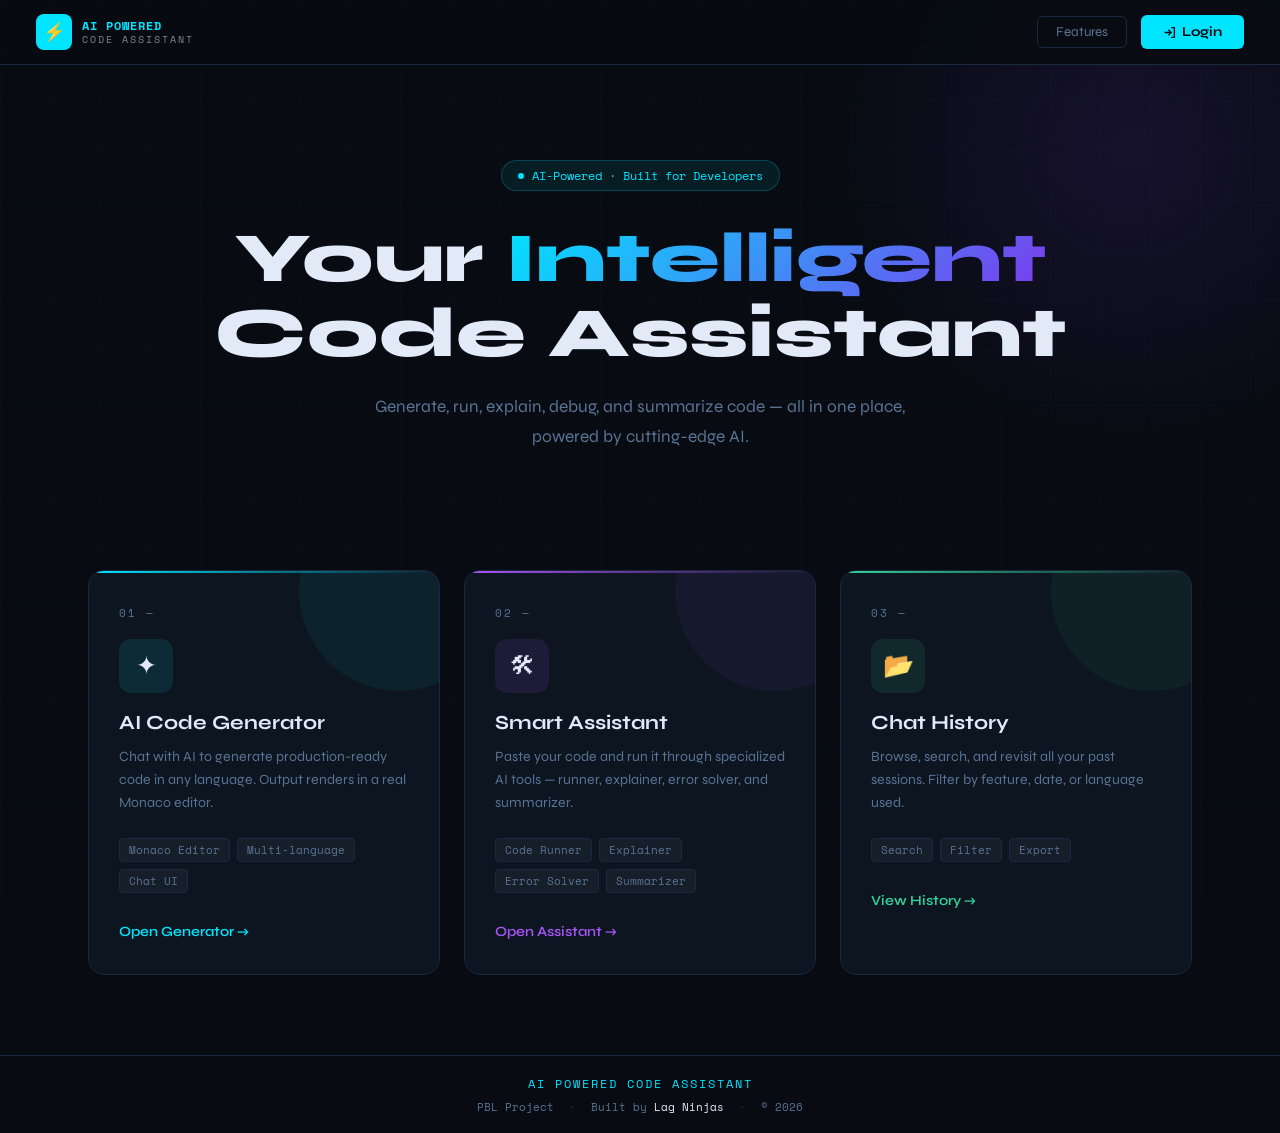
==== index.html @ bc4089fa "new change" ====
<!DOCTYPE html>
<html lang="en">
<head>
  <meta charset="UTF-8"/>
  <meta name="viewport" content="width=device-width, initial-scale=1.0"/>
  <title>AI Powered Code Assistant</title>
  <link href="https://fonts.googleapis.com/css2?family=Space+Mono:wght@400;700&family=Syne:wght@400;600;800&display=swap" rel="stylesheet"/>
  <link rel="stylesheet" href="style.css"/>
</head>
<body>

<!-- NAV -->
<nav class="nav-fixed">
  <a href="index.html" class="logo">
    <div class="logo-icon">⚡</div>
    <div class="logo-text">
      <span class="l1">AI POWERED</span>
      <span class="l2">CODE ASSISTANT</span>
    </div>
  </a>
  <div class="nav-left" style="gap:14px;">
    <a href="#features" class="btn-ghost">Features</a>
    <button class="btn-login" onclick="openModal()">
      <svg width="13" height="13" viewBox="0 0 24 24" fill="none" stroke="currentColor" stroke-width="2.5">
        <path d="M15 3h6v18h-6M10 17l5-5-5-5M14 12H3"/>
      </svg>
      Login
    </button>
  </div>
</nav>

<!-- HERO -->
<section class="hero">
  <div class="hero-badge"><span class="badge-dot"></span>AI-Powered · Built for Developers</div>
  <h1>Your <em>Intelligent</em><br/>Code Assistant</h1>
  <p>Generate, run, explain, debug, and summarize code — all in one place, powered by cutting-edge AI.</p>
</section>

<!-- CARDS -->
<section class="cards-section" id="features">

  <a href="codegen.html" class="card">
    <div class="card-num">01 —</div>
    <div class="card-icon">✦</div>
    <h3>AI Code Generator</h3>
    <p>Chat with AI to generate production-ready code in any language. Output renders in a real Monaco editor.</p>
    <div class="card-tags">
      <span class="ctag">Monaco Editor</span>
      <span class="ctag">Multi-language</span>
      <span class="ctag">Chat UI</span>
    </div>
    <div class="card-cta">Open Generator →</div>
  </a>

  <a href="assistant.html" class="card">
    <div class="card-num">02 —</div>
    <div class="card-icon">🛠</div>
    <h3>Smart Assistant</h3>
    <p>Paste your code and run it through specialized AI tools — runner, explainer, error solver, and summarizer.</p>
    <div class="card-tags">
      <span class="ctag">Code Runner</span>
      <span class="ctag">Explainer</span>
      <span class="ctag">Error Solver</span>
      <span class="ctag">Summarizer</span>
    </div>
    <div class="card-cta">Open Assistant →</div>
  </a>

  <a href="history.html" class="card">
    <div class="card-num">03 —</div>
    <div class="card-icon">📂</div>
    <h3>Chat History</h3>
    <p>Browse, search, and revisit all your past sessions. Filter by feature, date, or language used.</p>
    <div class="card-tags">
      <span class="ctag">Search</span>
      <span class="ctag">Filter</span>
      <span class="ctag">Export</span>
    </div>
    <div class="card-cta">View History →</div>
  </a>

</section>

<!-- FOOTER -->
<footer>
  <div class="footer-title">AI Powered Code Assistant</div>
  <div class="footer-sub">
    PBL Project
    <span class="dot">·</span>
    Built by <span class="ft-highlight">Lag Ninjas</span>
    <span class="dot">·</span>
    © 2026
  </div>
</footer>

<!-- LOGIN MODAL -->
<div class="modal-overlay" id="loginModal" onclick="handleOverlayClick(event)">
  <div class="modal">
    <button class="modal-close" onclick="closeModal()">✕</button>

    <div class="modal-brand">
      <div class="modal-brand-icon">⚡</div>
      <div class="modal-brand-text">
        AI Powered Code Assistant
        <small>PBL PROJECT · LAG NINJAS</small>
      </div>
    </div>

    <h2>Welcome back</h2>
    <p class="modal-sub">Log in to save your history and preferences.</p>

    <button class="btn-google" onclick="loginWithGoogle()">
      <svg width="18" height="18" viewBox="0 0 18 18">
        <path fill="#4285F4" d="M17.64 9.2c0-.637-.057-1.251-.164-1.84H9v3.481h4.844c-.209 1.125-.843 2.078-1.796 2.717v2.258h2.908c1.702-1.567 2.684-3.874 2.684-6.615z"/>
        <path fill="#34A853" d="M9 18c2.43 0 4.467-.806 5.956-2.18l-2.909-2.259c-.806.54-1.836.86-3.047.86-2.344 0-4.328-1.584-5.036-3.711H.957v2.332A8.997 8.997 0 0 0 9 18z"/>
        <path fill="#FBBC05" d="M3.964 10.71A5.41 5.41 0 0 1 3.682 9c0-.593.102-1.17.282-1.71V4.958H.957A8.996 8.996 0 0 0 0 9c0 1.452.348 2.827.957 4.042l3.007-2.332z"/>
        <path fill="#EA4335" d="M9 3.58c1.321 0 2.508.454 3.44 1.345l2.582-2.58C13.463.891 11.426 0 9 0A8.997 8.997 0 0 0 .957 4.958L3.964 7.29C4.672 5.163 6.656 3.58 9 3.58z"/>
      </svg>
      Continue with Google
    </button>

    <div class="divider"><span>or login with email</span></div>

    <div class="input-group">
      <label>EMAIL</label>
      <input type="email" placeholder="you@example.com"/>
    </div>
    <div class="input-group">
      <label>PASSWORD</label>
      <input type="password" placeholder="••••••••"/>
    </div>
    <div class="forgot"><a href="#">Forgot password?</a></div>

    <button class="btn-submit">Login →</button>
    <p class="modal-signup">Don't have an account? <a href="#">Sign up free</a></p>
  </div>
</div>

<script src="script.js"></script>
</body>
</html>
---- style.css ----
/* ============================================================
   AI POWERED CODE ASSISTANT — style.css
   Shared styles for all pages
   ============================================================ */

:root {
  --bg:        #080c12;
  --surface:   #0d1520;
  --surface2:  #111b2a;
  --border:    #1a2840;
  --accent:    #00e5ff;
  --accent2:   #7c3aed;
  --text:      #e2eaf7;
  --muted:     #5a7294;
  --runner:    #10b981;
  --explainer: #00e5ff;
  --error:     #f87171;
  --summarizer:#fb923c;
  --card1:     #00e5ff;
  --card2:     #a855f7;
  --card3:     #34d399;
}

*, *::before, *::after { box-sizing: border-box; margin: 0; padding: 0; }
html, body { height: 100%; }

body {
  background: var(--bg);
  color: var(--text);
  font-family: 'Syne', sans-serif;
  min-height: 100vh;
  overflow-x: hidden;
}

/* Grid overlay */
body::before {
  content: '';
  position: fixed; inset: 0;
  background-image:
    linear-gradient(rgba(0,229,255,0.025) 1px, transparent 1px),
    linear-gradient(90deg, rgba(0,229,255,0.025) 1px, transparent 1px);
  background-size: 50px 50px;
  pointer-events: none; z-index: 0;
}

/* Glow blob */
body::after {
  content: '';
  position: fixed;
  width: 600px; height: 600px;
  background: radial-gradient(circle, rgba(124,58,237,0.13) 0%, transparent 70%);
  top: -150px; right: -150px;
  border-radius: 50%; pointer-events: none; z-index: 0;
}

/* ── SCROLLBAR ── */
::-webkit-scrollbar { width: 6px; }
::-webkit-scrollbar-track { background: transparent; }
::-webkit-scrollbar-thumb { background: var(--border); border-radius: 3px; }

/* ============================================================
   SHARED NAV
   ============================================================ */
nav {
  display: flex; align-items: center; justify-content: space-between;
  padding: 14px 36px;
  background: rgba(8,12,18,0.92);
  backdrop-filter: blur(20px);
  border-bottom: 1px solid var(--border);
  z-index: 100;
  position: relative;
}

/* Index nav is fixed */
.nav-fixed { position: fixed; top: 0; left: 0; right: 0; }

.nav-left { display: flex; align-items: center; gap: 16px; }

.logo {
  display: flex; align-items: center; gap: 10px;
  text-decoration: none;
}
.logo-icon {
  width: 36px; height: 36px;
  background: var(--accent); border-radius: 8px;
  display: grid; place-items: center;
  font-size: 18px; flex-shrink: 0;
}
.logo-text { display: flex; flex-direction: column; line-height: 1.2; }
.logo-text .l1 {
  font-family: 'Space Mono', monospace;
  font-size: 0.75rem; font-weight: 700;
  color: var(--accent); letter-spacing: 1px;
}
.logo-text .l2 {
  font-family: 'Space Mono', monospace;
  font-size: 0.65rem; color: var(--text);
  opacity: 0.55; letter-spacing: 2px;
}

.nav-sep { color: var(--border); }

.page-title {
  font-size: 0.95rem; font-weight: 700;
  display: flex; align-items: center; gap: 7px;
}
.page-title .accent { color: var(--accent); }
.page-title .accent-purple { color: var(--card2); }
.page-title .accent-green  { color: var(--card3); }

.back-btn {
  display: flex; align-items: center; gap: 5px;
  text-decoration: none; color: var(--muted);
  font-family: 'Space Mono', monospace; font-size: 0.8rem;
  transition: color 0.2s;
}
.back-btn:hover { color: var(--accent); }

.lang-wrap {
  display: flex; align-items: center; gap: 8px;
  background: var(--surface); border: 1px solid var(--border);
  border-radius: 8px; padding: 6px 14px;
}
.lang-wrap label {
  font-family: 'Space Mono', monospace; font-size: 0.68rem; color: var(--muted);
}
.lang-wrap select {
  background: transparent; border: none;
  color: var(--accent); font-family: 'Space Mono', monospace;
  font-size: 0.82rem; cursor: pointer; outline: none;
}
.lang-wrap select option { background: #0d1520; }

/* ── NAV BUTTONS ── */
.btn-ghost {
  background: transparent; border: 1px solid var(--border);
  color: var(--muted); padding: 7px 18px; border-radius: 6px;
  font-family: 'Syne', sans-serif; font-size: 0.84rem;
  cursor: pointer; transition: all 0.2s; text-decoration: none;
}
.btn-ghost:hover { border-color: var(--accent); color: var(--accent); }

.btn-login {
  background: var(--accent); border: none; color: #080c12;
  padding: 9px 22px; border-radius: 6px;
  font-family: 'Syne', sans-serif; font-size: 0.84rem; font-weight: 700;
  cursor: pointer; transition: all 0.2s; text-decoration: none;
  display: flex; align-items: center; gap: 6px;
}
.btn-login:hover { background: #33eaff; transform: translateY(-1px); box-shadow: 0 0 20px rgba(0,229,255,0.3); }

.btn-nav {
  background: var(--surface); border: 1px solid var(--border);
  color: var(--muted); padding: 7px 14px; border-radius: 6px;
  font-family: 'Space Mono', monospace; font-size: 0.7rem;
  cursor: pointer; transition: all 0.2s;
}
.btn-nav:hover { border-color: var(--accent); color: var(--accent); }
.btn-nav.danger:hover { border-color: #f87171; color: #f87171; }

/* ============================================================
   SHARED FOOTER
   ============================================================ */
footer {
  position: relative; z-index: 1;
  border-top: 1px solid var(--border);
  padding: 18px 24px;
  text-align: center;
  flex-shrink: 0;
}
.footer-title {
  font-family: 'Space Mono', monospace; font-size: 0.78rem;
  color: var(--accent); letter-spacing: 2px;
  text-transform: uppercase; margin-bottom: 5px;
}
.footer-sub {
  font-family: 'Space Mono', monospace; font-size: 0.7rem; color: var(--muted);
}
.footer-sub .ft-highlight { color: var(--text); }
.footer-sub .dot { margin: 0 8px; opacity: 0.35; }

/* ============================================================
   SHARED BUTTONS / MISC
   ============================================================ */
.btn-sm {
  background: var(--surface2); border: 1px solid var(--border);
  color: var(--muted); padding: 5px 13px; border-radius: 6px;
  font-family: 'Space Mono', monospace; font-size: 0.7rem;
  cursor: pointer; transition: all 0.2s;
}
.btn-sm:hover { border-color: var(--accent); color: var(--accent); }
.btn-sm.primary { background: var(--accent); color: #080c12; border-color: var(--accent); font-weight: 700; }
.btn-sm.primary:hover { background: #33eaff; }

.btn-tiny {
  background: var(--surface2); border: 1px solid var(--border);
  color: var(--muted); padding: 4px 10px; border-radius: 5px;
  font-family: 'Space Mono', monospace; font-size: 0.67rem;
  cursor: pointer; transition: all 0.2s;
}
.btn-tiny:hover { border-color: var(--accent); color: var(--accent); }

/* ============================================================
   INDEX PAGE
   ============================================================ */
.hero {
  position: relative; z-index: 1;
  padding: 160px 48px 70px;
  text-align: center; max-width: 960px; margin: 0 auto;
}

.hero-badge {
  display: inline-flex; align-items: center; gap: 8px;
  background: rgba(0,229,255,0.08); border: 1px solid rgba(0,229,255,0.2);
  color: var(--accent); padding: 6px 16px; border-radius: 100px;
  font-family: 'Space Mono', monospace; font-size: 0.73rem;
  margin-bottom: 30px; animation: fadeDown 0.6s ease both;
}
.badge-dot {
  width: 6px; height: 6px; background: var(--accent);
  border-radius: 50%; animation: pulse 2s infinite;
}

.hero h1 {
  font-size: clamp(2.2rem, 5.5vw, 4.6rem);
  font-weight: 800; line-height: 1.06; margin-bottom: 22px;
  animation: fadeUp 0.7s 0.1s ease both;
}
.hero h1 em {
  font-style: normal;
  background: linear-gradient(135deg, var(--accent) 0%, var(--accent2) 100%);
  -webkit-background-clip: text; -webkit-text-fill-color: transparent; background-clip: text;
}
.hero > p {
  font-size: 1.08rem; color: var(--muted);
  max-width: 540px; margin: 0 auto 48px; line-height: 1.72;
  animation: fadeUp 0.7s 0.2s ease both;
}

/* Cards */
.cards-section {
  position: relative; z-index: 1;
  padding: 0 48px 80px;
  display: grid; grid-template-columns: repeat(auto-fit, minmax(300px, 1fr));
  gap: 24px; max-width: 1200px; margin: 0 auto;
}

.card {
  background: var(--surface); border: 1px solid var(--border);
  border-radius: 16px; padding: 34px 30px;
  position: relative; overflow: hidden;
  cursor: pointer; transition: transform 0.3s, border-color 0.3s, box-shadow 0.3s;
  animation: fadeUp 0.7s ease both;
  text-decoration: none; display: block; color: inherit;
}
.card:nth-child(1) { animation-delay: 0.3s; }
.card:nth-child(2) { animation-delay: 0.45s; }
.card:nth-child(3) { animation-delay: 0.6s; }

.card::before {
  content: ''; position: absolute;
  top: 0; left: 0; right: 0; height: 2px; border-radius: 16px 16px 0 0;
}
.card:nth-child(1)::before { background: linear-gradient(90deg, var(--card1), transparent); }
.card:nth-child(2)::before { background: linear-gradient(90deg, var(--card2), transparent); }
.card:nth-child(3)::before { background: linear-gradient(90deg, var(--card3), transparent); }

.card::after {
  content: ''; position: absolute;
  width: 200px; height: 200px; border-radius: 50%;
  top: -80px; right: -60px; opacity: 0.06; transition: opacity 0.3s;
}
.card:nth-child(1)::after { background: var(--card1); }
.card:nth-child(2)::after { background: var(--card2); }
.card:nth-child(3)::after { background: var(--card3); }

.card:hover { transform: translateY(-6px); }
.card:nth-child(1):hover { border-color: rgba(0,229,255,0.4); box-shadow: 0 20px 60px rgba(0,229,255,0.08); }
.card:nth-child(2):hover { border-color: rgba(168,85,247,0.4); box-shadow: 0 20px 60px rgba(168,85,247,0.08); }
.card:nth-child(3):hover { border-color: rgba(52,211,153,0.4); box-shadow: 0 20px 60px rgba(52,211,153,0.08); }
.card:hover::after { opacity: 0.1; }

.card-num {
  font-family: 'Space Mono', monospace; font-size: 0.68rem;
  color: var(--muted); margin-bottom: 18px; letter-spacing: 2px;
}
.card-icon {
  width: 54px; height: 54px; border-radius: 12px;
  display: grid; place-items: center; font-size: 25px; margin-bottom: 18px;
}
.card:nth-child(1) .card-icon { background: rgba(0,229,255,0.1); }
.card:nth-child(2) .card-icon { background: rgba(168,85,247,0.1); }
.card:nth-child(3) .card-icon { background: rgba(52,211,153,0.1); }

.card h3 { font-size: 1.25rem; font-weight: 700; margin-bottom: 10px; line-height: 1.2; }
.card > p { font-size: 0.88rem; color: var(--muted); line-height: 1.65; margin-bottom: 24px; }

.card-tags { display: flex; flex-wrap: wrap; gap: 7px; margin-bottom: 28px; }
.ctag {
  font-family: 'Space Mono', monospace; font-size: 0.68rem;
  padding: 3px 9px; border-radius: 4px;
  background: rgba(255,255,255,0.04); border: 1px solid var(--border); color: var(--muted);
}

.card-cta {
  display: inline-flex; align-items: center; gap: 7px;
  font-size: 0.88rem; font-weight: 600; transition: gap 0.2s;
}
.card:nth-child(1) .card-cta { color: var(--card1); }
.card:nth-child(2) .card-cta { color: var(--card2); }
.card:nth-child(3) .card-cta { color: var(--card3); }
.card:hover .card-cta { gap: 13px; }

/* ============================================================
   LOGIN MODAL
   ============================================================ */
.modal-overlay {
  position: fixed; inset: 0;
  background: rgba(0,0,0,0.75); backdrop-filter: blur(8px);
  z-index: 1000; display: none; place-items: center;
}
.modal-overlay.active { display: grid; }

.modal {
  background: var(--surface); border: 1px solid var(--border);
  border-radius: 16px; padding: 38px; width: 420px;
  position: relative; animation: fadeUp 0.3s ease;
}

.modal-close {
  position: absolute; top: 14px; right: 14px;
  background: none; border: none; color: var(--muted);
  font-size: 18px; cursor: pointer; width: 30px; height: 30px;
  display: grid; place-items: center; border-radius: 6px; transition: background 0.2s;
}
.modal-close:hover { background: rgba(255,255,255,0.06); color: var(--text); }

.modal-brand {
  display: flex; align-items: center; gap: 10px; margin-bottom: 22px;
}
.modal-brand-icon {
  width: 34px; height: 34px; background: var(--accent);
  border-radius: 8px; display: grid; place-items: center; font-size: 17px;
}
.modal-brand-text { font-family: 'Space Mono', monospace; font-size: 0.75rem; color: var(--text); line-height: 1.3; }
.modal-brand-text small { display: block; color: var(--muted); font-size: 0.62rem; letter-spacing: 1px; }

.modal h2 { font-size: 1.42rem; margin-bottom: 5px; }
.modal .modal-sub { color: var(--muted); font-size: 0.86rem; margin-bottom: 22px; }

/* Google button */
.btn-google {
  width: 100%; display: flex; align-items: center; justify-content: center; gap: 10px;
  background: #fff; color: #333; border: none;
  padding: 11px; border-radius: 8px; cursor: pointer;
  font-family: 'Syne', sans-serif; font-size: 0.9rem; font-weight: 600;
  transition: all 0.2s; margin-bottom: 18px;
}
.btn-google:hover { background: #f0f0f0; box-shadow: 0 4px 18px rgba(0,0,0,0.3); transform: translateY(-1px); }

.divider {
  display: flex; align-items: center; gap: 12px; margin-bottom: 18px;
}
.divider::before, .divider::after { content: ''; flex: 1; height: 1px; background: var(--border); }
.divider span { font-family: 'Space Mono', monospace; font-size: 0.68rem; color: var(--muted); }

.input-group { margin-bottom: 13px; }
.input-group label {
  display: block; font-size: 0.72rem; color: var(--muted);
  margin-bottom: 5px; font-family: 'Space Mono', monospace; letter-spacing: 1px;
}
.input-group input {
  width: 100%; background: rgba(255,255,255,0.04);
  border: 1px solid var(--border); color: var(--text);
  padding: 10px 13px; border-radius: 8px;
  font-family: 'Syne', sans-serif; font-size: 0.9rem; outline: none; transition: border-color 0.2s;
}
.input-group input:focus { border-color: var(--accent); }

.forgot { text-align: right; margin-top: -7px; margin-bottom: 16px; }
.forgot a { font-family: 'Space Mono', monospace; font-size: 0.68rem; color: var(--muted); text-decoration: none; }
.forgot a:hover { color: var(--accent); }

.btn-submit {
  width: 100%; background: var(--accent); color: #080c12;
  border: none; padding: 12px; border-radius: 8px;
  font-family: 'Syne', sans-serif; font-weight: 700; font-size: 0.92rem;
  cursor: pointer; transition: all 0.2s;
}
.btn-submit:hover { background: #33eaff; box-shadow: 0 0 22px rgba(0,229,255,0.3); }

.modal-signup {
  text-align: center; margin-top: 16px;
  font-size: 0.8rem; color: var(--muted);
}
.modal-signup a { color: var(--accent); text-decoration: none; }

/* ============================================================
   CODE GENERATOR PAGE (codegen.html)
   ============================================================ */
.codegen-body {
  display: flex; flex-direction: column; height: 100vh;
}

.codegen-main { display: flex; flex: 1; overflow: hidden; }

/* Chat panel */
.chat-panel {
  width: 400px; flex-shrink: 0;
  display: flex; flex-direction: column;
  border-right: 1px solid var(--border);
  background: var(--surface);
}
.chat-header {
  padding: 13px 18px; border-bottom: 1px solid var(--border);
  font-family: 'Space Mono', monospace; font-size: 0.72rem; color: var(--muted);
  display: flex; align-items: center; gap: 8px;
}
.status-dot {
  width: 7px; height: 7px; border-radius: 50%;
  background: var(--runner); animation: blink 2s infinite;
}
.chat-messages {
  flex: 1; overflow-y: auto; padding: 18px;
  display: flex; flex-direction: column; gap: 14px;
}
.msg { display: flex; flex-direction: column; gap: 5px; animation: msgIn 0.3s ease; }
.msg-label {
  font-family: 'Space Mono', monospace; font-size: 0.64rem;
  color: var(--muted); letter-spacing: 1px;
}
.msg.user .msg-label { text-align: right; color: var(--accent); }
.msg-bubble {
  background: #0d1f30; border: 1px solid var(--border);
  border-radius: 12px 12px 12px 2px;
  padding: 11px 14px; font-size: 0.87rem; line-height: 1.65;
}
.msg.user .msg-bubble {
  background: #1a2840; border-color: rgba(0,229,255,0.2);
  border-radius: 12px 12px 2px 12px; align-self: flex-end;
}
.typing-indicator {
  display: flex; gap: 5px; padding: 13px 14px;
  background: #0d1f30; border: 1px solid var(--border);
  border-radius: 12px 12px 12px 2px; width: fit-content;
}
.typing-indicator span {
  width: 6px; height: 6px; border-radius: 50%;
  background: var(--muted); animation: bounce 1.2s infinite;
}
.typing-indicator span:nth-child(2) { animation-delay: 0.2s; }
.typing-indicator span:nth-child(3) { animation-delay: 0.4s; }

.chat-input-row {
  padding: 14px 16px; border-top: 1px solid var(--border);
  display: flex; gap: 9px; align-items: flex-end;
}
.chat-input-row textarea {
  flex: 1; background: var(--surface2);
  border: 1px solid var(--border); border-radius: 10px;
  color: var(--text); font-family: 'Syne', sans-serif; font-size: 0.87rem;
  padding: 9px 13px; resize: none; outline: none;
  transition: border-color 0.2s; min-height: 42px; max-height: 120px; line-height: 1.5;
}
.chat-input-row textarea:focus { border-color: var(--accent); }
.chat-input-row textarea::placeholder { color: var(--muted); }
.send-btn {
  background: var(--accent); border: none; color: #080c12;
  width: 42px; height: 42px; border-radius: 10px;
  cursor: pointer; display: grid; place-items: center;
  font-size: 16px; flex-shrink: 0; transition: all 0.2s;
}
.send-btn:hover { background: #33eaff; box-shadow: 0 0 14px rgba(0,229,255,0.3); }

/* Editor panel */
.editor-panel { flex: 1; display: flex; flex-direction: column; min-width: 0; }
.editor-header {
  padding: 10px 16px; border-bottom: 1px solid var(--border);
  background: var(--surface); display: flex; align-items: center;
  justify-content: space-between; flex-shrink: 0;
}
.editor-header-left { display: flex; align-items: center; gap: 10px; }
.file-tab {
  display: flex; align-items: center; gap: 6px;
  background: rgba(0,229,255,0.08); border: 1px solid rgba(0,229,255,0.2);
  border-radius: 6px; padding: 4px 11px;
  font-family: 'Space Mono', monospace; font-size: 0.7rem; color: var(--accent);
}
.editor-actions { display: flex; gap: 7px; }
#monaco-editor-codegen { flex: 1; min-height: 0; }
.empty-editor {
  flex: 1; display: grid; place-items: center;
  text-align: center; padding: 40px;
}
.empty-editor .ei { font-size: 44px; margin-bottom: 12px; opacity: 0.22; }
.empty-editor h3 { color: var(--muted); font-size: 0.92rem; margin-bottom: 5px; }
.empty-editor p  { color: var(--muted); font-size: 0.8rem; opacity: 0.55; }
.editor-footer {
  padding: 6px 16px; border-top: 1px solid var(--border);
  background: var(--surface); display: flex; gap: 18px;
  font-family: 'Space Mono', monospace; font-size: 0.67rem; color: var(--muted);
  flex-shrink: 0;
}
.editor-footer strong { color: var(--text); }

/* ============================================================
   ASSISTANT PAGE (assistant.html)
   ============================================================ */
.assistant-body { display: flex; flex-direction: column; height: 100vh; }
.assistant-main {
  flex: 1; display: grid;
  grid-template-columns: 1fr 1fr;
  grid-template-rows: auto 1fr;
  overflow: hidden; position: relative; z-index: 1;
}

/* Toolbar */
.toolbar {
  grid-column: 1 / -1;
  padding: 13px 20px; border-bottom: 1px solid var(--border);
  background: var(--surface);
  display: flex; align-items: center; gap: 10px; flex-wrap: wrap;
}
.toolbar-label {
  font-family: 'Space Mono', monospace; font-size: 0.68rem;
  color: var(--muted); letter-spacing: 1px; margin-right: 4px;
}

.feature-btn {
  display: flex; align-items: center; gap: 6px;
  padding: 8px 16px; border-radius: 8px;
  font-family: 'Syne', sans-serif; font-size: 0.85rem; font-weight: 600;
  cursor: pointer; border: 1px solid; transition: all 0.2s;
}
.feature-btn:disabled { opacity: 0.5; cursor: not-allowed; }

.btn-runner     { background: rgba(16,185,129,0.09);  border-color: rgba(16,185,129,0.3);  color: var(--runner); }
.btn-explainer  { background: rgba(0,229,255,0.07);   border-color: rgba(0,229,255,0.3);   color: var(--explainer); }
.btn-error      { background: rgba(248,113,113,0.07); border-color: rgba(248,113,113,0.3); color: var(--error); }
.btn-summarizer { background: rgba(251,146,60,0.07);  border-color: rgba(251,146,60,0.3);  color: var(--summarizer); }

.btn-runner:hover:not(:disabled)     { background: rgba(16,185,129,0.18);  box-shadow: 0 0 14px rgba(16,185,129,0.15); }
.btn-explainer:hover:not(:disabled)  { background: rgba(0,229,255,0.14);   box-shadow: 0 0 14px rgba(0,229,255,0.15); }
.btn-error:hover:not(:disabled)      { background: rgba(248,113,113,0.15); box-shadow: 0 0 14px rgba(248,113,113,0.15); }
.btn-summarizer:hover:not(:disabled) { background: rgba(251,146,60,0.15);  box-shadow: 0 0 14px rgba(251,146,60,0.15); }

.btn-clear-out {
  margin-left: auto; background: var(--surface2);
  border: 1px solid var(--border); color: var(--muted);
  padding: 7px 13px; border-radius: 8px;
  font-family: 'Space Mono', monospace; font-size: 0.68rem;
  cursor: pointer; transition: all 0.2s;
}
.btn-clear-out:hover { border-color: #f87171; color: #f87171; }

/* Panels */
.panel { display: flex; flex-direction: column; overflow: hidden; min-height: 0; }
.panel-left { border-right: 1px solid var(--border); }

.panel-header {
  padding: 10px 17px; border-bottom: 1px solid var(--border);
  background: var(--surface);
  display: flex; align-items: center; justify-content: space-between; flex-shrink: 0;
}
.panel-header-left { display: flex; align-items: center; gap: 8px; }
.panel-title { font-family: 'Space Mono', monospace; font-size: 0.72rem; color: var(--muted); }

#monaco-editor-assistant { flex: 1; min-height: 0; }

/* Output */
.output-area {
  flex: 1; overflow-y: auto; padding: 16px 20px;
  font-family: 'Space Mono', monospace; font-size: 0.82rem; line-height: 1.7;
}
.output-placeholder {
  height: 100%; display: flex; flex-direction: column;
  align-items: center; justify-content: center; gap: 10px; opacity: 0.38; text-align: center;
}
.output-placeholder .op-icon { font-size: 36px; }
.output-placeholder p { color: var(--muted); font-size: 0.82rem; }

.output-block {
  background: var(--surface); border: 1px solid var(--border);
  border-radius: 10px; overflow: hidden;
  margin-bottom: 13px; animation: blockIn 0.3s ease;
}
.ob-header {
  padding: 7px 14px; border-bottom: 1px solid var(--border);
  display: flex; align-items: center; gap: 7px;
  font-family: 'Space Mono', monospace; font-size: 0.68rem;
}
.ob-header.runner     { color: var(--runner);    background: rgba(16,185,129,0.06); }
.ob-header.explainer  { color: var(--explainer); background: rgba(0,229,255,0.06); }
.ob-header.error      { color: var(--error);     background: rgba(248,113,113,0.06); }
.ob-header.summarizer { color: var(--summarizer);background: rgba(251,146,60,0.06); }

.ob-body {
  padding: 13px 15px;
  font-family: 'Space Mono', monospace; font-size: 0.79rem;
  color: var(--text); line-height: 1.7;
  white-space: pre-wrap; word-break: break-word;
}

.loading-bar {
  height: 2px; width: 0; background: var(--card2);
  border-radius: 2px; transition: width 0.5s;
}

.panel-footer {
  padding: 6px 17px; border-top: 1px solid var(--border);
  background: var(--surface);
  font-family: 'Space Mono', monospace; font-size: 0.67rem;
  color: var(--muted); display: flex; gap: 16px; flex-shrink: 0;
}
.panel-footer strong { color: var(--text); }

/* ============================================================
   HISTORY PAGE (history.html)
   ============================================================ */
.history-body { display: flex; flex-direction: column; height: 100vh; }
.history-layout {
  flex: 1; display: flex; overflow: hidden; position: relative; z-index: 1;
}

/* Sidebar */
.sidebar {
  width: 275px; flex-shrink: 0;
  border-right: 1px solid var(--border);
  background: var(--surface);
  display: flex; flex-direction: column; overflow: hidden;
}
.sidebar-header { padding: 13px 16px; border-bottom: 1px solid var(--border); }

.search-box {
  display: flex; align-items: center; gap: 8px;
  background: var(--surface2); border: 1px solid var(--border);
  border-radius: 8px; padding: 7px 11px; margin-bottom: 11px;
}
.search-box input {
  flex: 1; background: none; border: none;
  color: var(--text); font-family: 'Syne', sans-serif;
  font-size: 0.85rem; outline: none;
}
.search-box input::placeholder { color: var(--muted); }

.filter-chips { display: flex; gap: 5px; flex-wrap: wrap; }
.chip {
  font-family: 'Space Mono', monospace; font-size: 0.63rem;
  padding: 3px 9px; border-radius: 100px; cursor: pointer; transition: all 0.2s;
  border: 1px solid var(--border); background: var(--surface2); color: var(--muted);
}
.chip.all.active       { background: var(--card3); border-color: var(--card3); color: #000; }
.chip.gen.active       { background: var(--card1); border-color: var(--card1); color: #000; }
.chip.runner.active    { background: var(--runner); border-color: var(--runner); color: #000; }
.chip.explainer.active { background: var(--explainer); border-color: var(--explainer); color: #000; }
.chip.error.active     { background: var(--error); border-color: var(--error); color: #fff; }
.chip.summarizer.active{ background: var(--summarizer); border-color: var(--summarizer); color: #000; }

.sessions-list {
  flex: 1; overflow-y: auto; padding: 9px;
  display: flex; flex-direction: column; gap: 5px;
}
.session-item {
  padding: 10px 12px; border-radius: 8px;
  border: 1px solid transparent; cursor: pointer; transition: all 0.2s; position: relative;
}
.session-item:hover { background: var(--surface2); border-color: var(--border); }
.session-item.active { background: rgba(52,211,153,0.06); border-color: rgba(52,211,153,0.3); }

.session-top { display: flex; align-items: center; justify-content: space-between; margin-bottom: 4px; }
.s-tag {
  font-family: 'Space Mono', monospace; font-size: 0.6rem;
  padding: 2px 6px; border-radius: 4px; font-weight: 700;
}
.s-tag.gen       { background: rgba(0,229,255,0.12);   color: var(--card1); }
.s-tag.runner    { background: rgba(16,185,129,0.12);  color: var(--runner); }
.s-tag.explainer { background: rgba(0,229,255,0.12);   color: var(--explainer); }
.s-tag.error     { background: rgba(248,113,113,0.12); color: var(--error); }
.s-tag.summarizer{ background: rgba(251,146,60,0.12);  color: var(--summarizer); }

.s-time { font-family: 'Space Mono', monospace; font-size: 0.6rem; color: var(--muted); }
.s-title { font-size: 0.82rem; font-weight: 600; margin-bottom: 3px; white-space: nowrap; overflow: hidden; text-overflow: ellipsis; }
.s-preview { font-size: 0.71rem; color: var(--muted); white-space: nowrap; overflow: hidden; text-overflow: ellipsis; }

.del-btn {
  position: absolute; top: 8px; right: 8px;
  background: none; border: none; color: var(--muted);
  font-size: 12px; cursor: pointer; opacity: 0; transition: opacity 0.2s;
  padding: 2px 5px; border-radius: 4px;
}
.session-item:hover .del-btn { opacity: 1; }
.del-btn:hover { color: var(--error); background: rgba(248,113,113,0.1); }

.sidebar-footer {
  padding: 10px 16px; border-top: 1px solid var(--border);
  font-family: 'Space Mono', monospace; font-size: 0.67rem;
  color: var(--muted); text-align: center;
}
.sidebar-footer strong { color: var(--text); }
.no-sessions {
  padding: 36px 16px; text-align: center;
  color: var(--muted); font-family: 'Space Mono', monospace; font-size: 0.76rem;
}

/* History content */
.hist-content { flex: 1; display: flex; flex-direction: column; overflow: hidden; min-width: 0; }

.hist-content-header {
  padding: 13px 20px; border-bottom: 1px solid var(--border);
  background: var(--surface);
  display: flex; align-items: center; justify-content: space-between; flex-shrink: 0;
}
.hist-content-title { font-size: 0.9rem; font-weight: 700; display: flex; align-items: center; gap: 9px; }
.hist-content-actions { display: flex; gap: 7px; }

.chat-view {
  flex: 1; overflow-y: auto; padding: 20px;
  display: flex; flex-direction: column; gap: 13px;
}
.empty-hist {
  flex: 1; display: grid; place-items: center; text-align: center; padding: 40px;
}
.empty-hist .eh-icon { font-size: 48px; margin-bottom: 12px; opacity: 0.2; }
.empty-hist h3 { color: var(--muted); font-size: 0.92rem; margin-bottom: 5px; }
.empty-hist p  { color: var(--muted); font-size: 0.8rem; opacity: 0.55; }

.hm { display: flex; flex-direction: column; gap: 5px; animation: msgIn 0.3s ease; }
.hm-label { font-family: 'Space Mono', monospace; font-size: 0.62rem; color: var(--muted); letter-spacing: 1px; }
.hm.user .hm-label { text-align: right; color: var(--card3); }
.hm-bubble {
  background: var(--surface); border: 1px solid var(--border);
  border-radius: 12px 12px 12px 2px;
  padding: 10px 14px; font-size: 0.85rem; line-height: 1.65; max-width: 84%;
}
.hm.user .hm-bubble {
  align-self: flex-end; border-radius: 12px 12px 2px 12px;
  border-color: rgba(52,211,153,0.2); background: rgba(52,211,153,0.05);
}

.feat-out-block { background: var(--surface); border: 1px solid var(--border); border-radius: 10px; overflow: hidden; }
.feat-out-header {
  padding: 7px 14px; border-bottom: 1px solid var(--border);
  font-family: 'Space Mono', monospace; font-size: 0.68rem;
}
.feat-out-body {
  padding: 12px 14px; font-family: 'Space Mono', monospace;
  font-size: 0.78rem; color: var(--text); line-height: 1.65;
  white-space: pre-wrap; word-break: break-word;
}

.stats-bar {
  padding: 7px 20px; border-top: 1px solid var(--border);
  background: var(--surface); display: flex; gap: 20px;
  font-family: 'Space Mono', monospace; font-size: 0.67rem;
  color: var(--muted); flex-shrink: 0;
}
.stats-bar strong { color: var(--text); }

/* ============================================================
   ANIMATIONS
   ============================================================ */
@keyframes fadeUp   { from{opacity:0;transform:translateY(22px)} to{opacity:1;transform:translateY(0)} }
@keyframes fadeDown { from{opacity:0;transform:translateY(-12px)} to{opacity:1;transform:translateY(0)} }
@keyframes pulse    { 0%,100%{opacity:1} 50%{opacity:0.3} }
@keyframes blink    { 0%,100%{opacity:1} 50%{opacity:0.4} }
@keyframes bounce   { 0%,80%,100%{transform:translateY(0)} 40%{transform:translateY(-6px)} }
@keyframes msgIn    { from{opacity:0;transform:translateY(7px)} to{opacity:1;transform:translateY(0)} }
@keyframes blockIn  { from{opacity:0;transform:translateY(7px)} to{opacity:1;transform:translateY(0)} }


/* ============================================================
   RESPONSIVE — TABLET (max 768px)
   ============================================================ */
@media (max-width: 768px) {

  /* NAV */
  nav { padding: 12px 18px; flex-wrap: wrap; gap: 10px; }
  .nav-fixed { position: relative; }
  .logo-text .l1 { font-size: 0.68rem; }
  .logo-text .l2 { font-size: 0.58rem; }
  .btn-ghost { display: none; }
  .lang-wrap { padding: 5px 10px; }
  .lang-wrap label { display: none; }

  /* HERO */
  .hero { padding: 40px 20px 50px; }
  .hero h1 { font-size: clamp(1.8rem, 8vw, 3rem); }
  .hero > p { font-size: 0.95rem; padding: 0 8px; }
  .hero-badge { font-size: 0.68rem; padding: 5px 12px; }

  /* CARDS */
  .cards-section { padding: 0 16px 60px; gap: 16px; }
  .card { padding: 24px 20px; }
  .card h3 { font-size: 1.1rem; }

  /* MODAL */
  .modal { width: calc(100vw - 32px); padding: 28px 22px; }
  .modal h2 { font-size: 1.2rem; }

  /* ── CODEGEN PAGE ── */
  .codegen-body { height: auto; min-height: 100vh; }
  .codegen-main { flex-direction: column; height: auto; overflow: visible; }

  .chat-panel {
    width: 100%;
    border-right: none;
    border-bottom: 1px solid var(--border);
    height: 420px;
    flex-shrink: 0;
  }

  .editor-panel { height: 420px; flex-shrink: 0; }
  #monaco-editor-codegen { min-height: 300px; }

  .editor-header { flex-wrap: wrap; gap: 8px; }
  .editor-actions { gap: 5px; }
  .btn-sm { padding: 5px 10px; font-size: 0.65rem; }

  /* ── ASSISTANT PAGE ── */
  .assistant-body { height: auto; min-height: 100vh; }
  .assistant-main {
    grid-template-columns: 1fr;
    grid-template-rows: auto auto 1fr auto;
    height: auto; overflow: visible;
  }

  .toolbar {
    grid-column: 1;
    gap: 7px; padding: 10px 14px;
  }
  .toolbar-label { display: none; }
  .feature-btn { padding: 7px 11px; font-size: 0.78rem; gap: 5px; }
  .btn-clear-out { margin-left: 0; margin-top: 4px; width: 100%; justify-content: center; display: flex; }

  .panel-left {
    border-right: none;
    border-bottom: 1px solid var(--border);
    height: 350px;
    flex-shrink: 0;
  }
  #monaco-editor-assistant { min-height: 250px; }

  .output-area { min-height: 300px; max-height: 400px; }

  /* ── HISTORY PAGE ── */
  .history-body { height: auto; min-height: 100vh; }
  .history-layout { flex-direction: column; overflow: visible; height: auto; }

  .sidebar {
    width: 100%;
    border-right: none;
    border-bottom: 1px solid var(--border);
    max-height: 340px;
  }

  .sessions-list { max-height: 180px; }

  .hist-content { min-height: 400px; }
  .chat-view { min-height: 300px; max-height: 500px; }

  /* FOOTER */
  footer { padding: 16px 16px; }
  .footer-title { font-size: 0.68rem; letter-spacing: 1px; }
  .footer-sub { font-size: 0.62rem; }
  .footer-sub .dot { margin: 0 5px; }
}


/* ============================================================
   RESPONSIVE — MOBILE (max 480px)
   ============================================================ */
@media (max-width: 480px) {

  /* NAV */
  nav { padding: 10px 14px; }
  .logo-icon { width: 30px; height: 30px; font-size: 15px; }
  .logo-text .l1 { font-size: 0.62rem; }
  .logo-text .l2 { display: none; }
  .btn-login { padding: 7px 14px; font-size: 0.78rem; }
  .btn-login svg { display: none; }
  .nav-sep { display: none; }
  .page-title { font-size: 0.82rem; }
  .back-btn { font-size: 0.72rem; }

  /* HERO */
  .hero { padding: 30px 16px 40px; }
  .hero h1 { font-size: clamp(1.6rem, 9vw, 2.4rem); }
  .hero > p { font-size: 0.88rem; margin-bottom: 32px; }
  .hero-badge { font-size: 0.62rem; margin-bottom: 20px; }

  /* CARDS */
  .cards-section { padding: 0 12px 48px; gap: 14px; }
  .card { padding: 20px 18px; border-radius: 12px; }
  .card-icon { width: 46px; height: 46px; font-size: 22px; }
  .card h3 { font-size: 1rem; }
  .card > p { font-size: 0.82rem; margin-bottom: 18px; }
  .card-tags { gap: 5px; margin-bottom: 20px; }
  .ctag { font-size: 0.62rem; padding: 2px 7px; }
  .card-cta { font-size: 0.82rem; }

  /* MODAL */
  .modal { width: calc(100vw - 24px); padding: 22px 18px; border-radius: 12px; }
  .modal h2 { font-size: 1.1rem; }
  .modal .modal-sub { font-size: 0.8rem; }
  .btn-google { font-size: 0.84rem; padding: 10px; }
  .modal-brand-text { font-size: 0.68rem; }
  .modal-brand-text small { font-size: 0.56rem; }

  /* CODEGEN */
  .chat-panel { height: 380px; }
  .chat-messages { padding: 12px; gap: 10px; }
  .msg-bubble { font-size: 0.82rem; padding: 9px 12px; }
  .chat-input-row { padding: 10px 12px; }
  .editor-panel { height: 380px; }
  .editor-header { padding: 8px 12px; }
  .editor-actions .btn-sm:not(.primary) { display: none; }
  .editor-footer { gap: 10px; font-size: 0.62rem; }

  /* ASSISTANT */
  .feature-btn { padding: 6px 9px; font-size: 0.72rem; }
  .panel-left { height: 300px; }
  .panel-header { padding: 8px 12px; }
  .output-area { padding: 12px 14px; }

  /* HISTORY */
  .sidebar { max-height: 300px; }
  .sidebar-header { padding: 10px 12px; }
  .sessions-list { max-height: 160px; }
  .hist-content-header { padding: 10px 14px; }
  .hist-content-title { font-size: 0.8rem; }
  .chat-view { padding: 14px; gap: 10px; }
  .hm-bubble { font-size: 0.8rem; padding: 9px 12px; }
  .stats-bar { gap: 12px; font-size: 0.62rem; padding: 6px 14px; }
  .filter-chips { gap: 4px; }
  .chip { font-size: 0.58rem; padding: 2px 7px; }

  /* Nav actions on history */
  .btn-nav { padding: 6px 10px; font-size: 0.65rem; }

  /* FOOTER */
  .footer-title { font-size: 0.62rem; }
  .footer-sub { font-size: 0.58rem; }
  .footer-sub .dot { margin: 0 4px; }
}
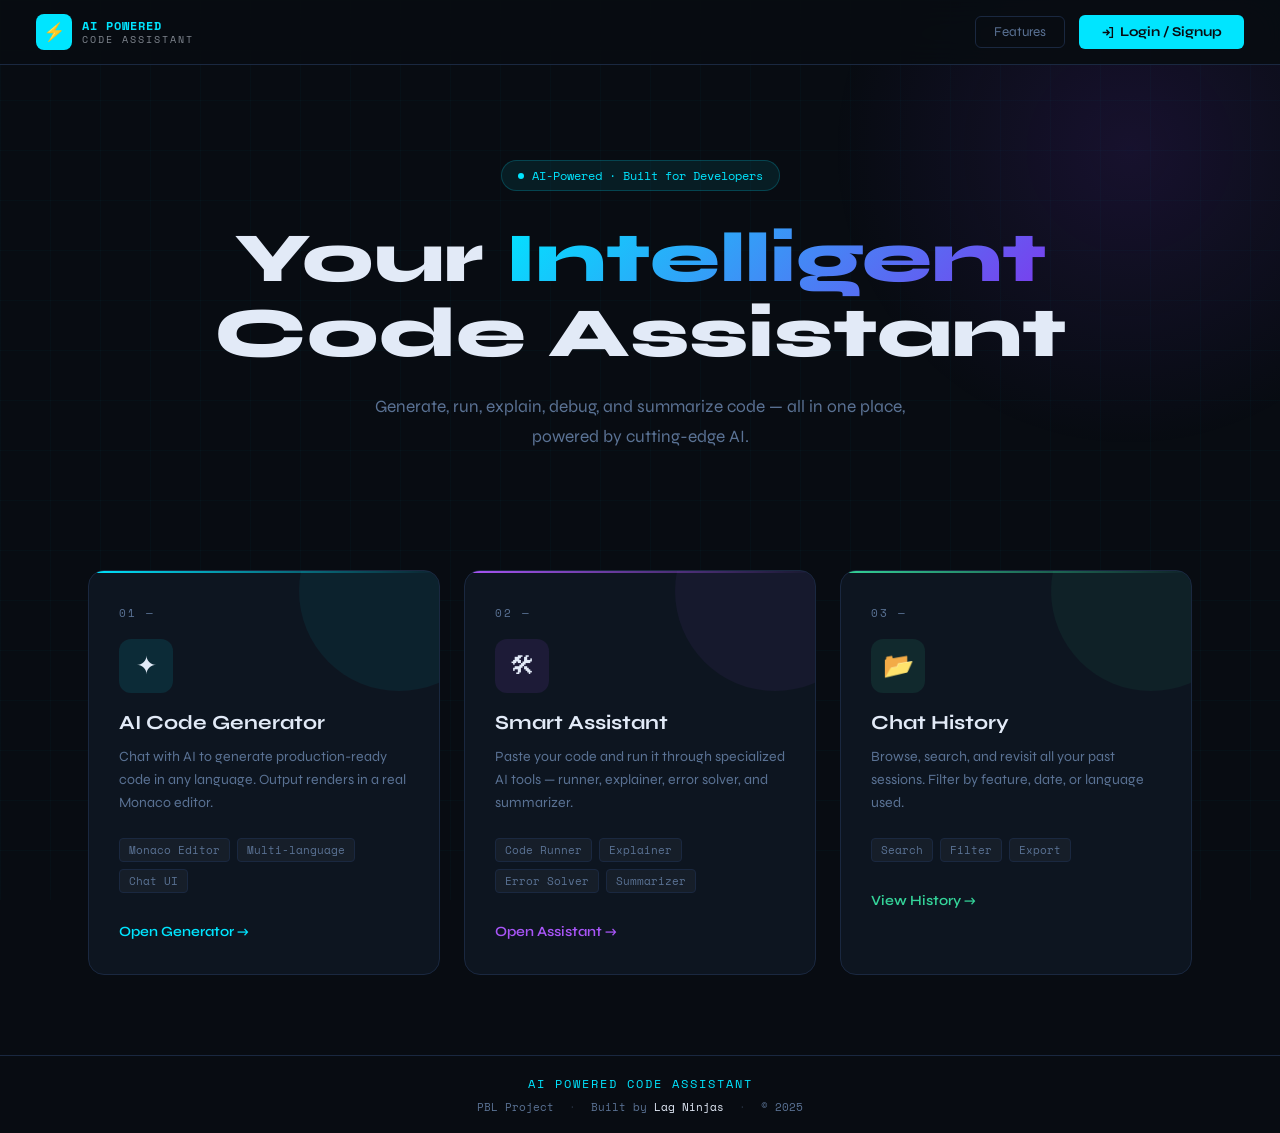
==== commit d881bb2e: "Enhance login modal with signup functionality and update button labels" ====
--- a/index.html
+++ b/index.html
@@ -20,11 +20,11 @@
   </a>
   <div class="nav-left" style="gap:14px;">
     <a href="#features" class="btn-ghost">Features</a>
-    <button class="btn-login" onclick="openModal()">
+    <button class="btn-login" onclick="openModal('login')">
       <svg width="13" height="13" viewBox="0 0 24 24" fill="none" stroke="currentColor" stroke-width="2.5">
         <path d="M15 3h6v18h-6M10 17l5-5-5-5M14 12H3"/>
       </svg>
-      Login
+      Login / Signup
     </button>
   </div>
 </nav>
@@ -89,15 +89,16 @@
     <span class="dot">·</span>
     Built by <span class="ft-highlight">Lag Ninjas</span>
     <span class="dot">·</span>
-    © 2026
+    © 2025
   </div>
 </footer>
 
-<!-- LOGIN MODAL -->
+<!-- LOGIN / SIGNUP MODAL -->
 <div class="modal-overlay" id="loginModal" onclick="handleOverlayClick(event)">
   <div class="modal">
     <button class="modal-close" onclick="closeModal()">✕</button>
 
+    <!-- Brand -->
     <div class="modal-brand">
       <div class="modal-brand-icon">⚡</div>
       <div class="modal-brand-text">
@@ -106,9 +107,13 @@
       </div>
     </div>
 
-    <h2>Welcome back</h2>
-    <p class="modal-sub">Log in to save your history and preferences.</p>
+    <!-- Tabs -->
+    <div class="modal-tabs">
+      <button class="modal-tab active" id="tab-login" onclick="switchTab('login')">Login</button>
+      <button class="modal-tab" id="tab-signup" onclick="switchTab('signup')">Sign Up</button>
+    </div>
 
+    <!-- Google Button -->
     <button class="btn-google" onclick="loginWithGoogle()">
       <svg width="18" height="18" viewBox="0 0 18 18">
         <path fill="#4285F4" d="M17.64 9.2c0-.637-.057-1.251-.164-1.84H9v3.481h4.844c-.209 1.125-.843 2.078-1.796 2.717v2.258h2.908c1.702-1.567 2.684-3.874 2.684-6.615z"/>
@@ -116,26 +121,51 @@
         <path fill="#FBBC05" d="M3.964 10.71A5.41 5.41 0 0 1 3.682 9c0-.593.102-1.17.282-1.71V4.958H.957A8.996 8.996 0 0 0 0 9c0 1.452.348 2.827.957 4.042l3.007-2.332z"/>
         <path fill="#EA4335" d="M9 3.58c1.321 0 2.508.454 3.44 1.345l2.582-2.58C13.463.891 11.426 0 9 0A8.997 8.997 0 0 0 .957 4.958L3.964 7.29C4.672 5.163 6.656 3.58 9 3.58z"/>
       </svg>
-      Continue with Google
+      <span id="google-btn-text">Continue with Google</span>
     </button>
 
-    <div class="divider"><span>or login with email</span></div>
+    <div class="divider"><span id="divider-text">or login with email</span></div>
 
-    <div class="input-group">
-      <label>EMAIL</label>
-      <input type="email" placeholder="you@example.com"/>
+    <!-- LOGIN FORM -->
+    <div id="form-login">
+      <div class="input-group">
+        <label>EMAIL</label>
+        <input type="email" id="login-email" placeholder="you@example.com"/>
+      </div>
+      <div class="input-group">
+        <label>PASSWORD</label>
+        <input type="password" id="login-password" placeholder="••••••••"/>
+      </div>
+      <div class="forgot"><a href="#">Forgot password?</a></div>
+      <button class="btn-submit" onclick="handleLogin()">Login →</button>
+      <p class="modal-signup">Don't have an account? <a href="#" onclick="switchTab('signup'); return false;">Sign up free</a></p>
     </div>
-    <div class="input-group">
-      <label>PASSWORD</label>
-      <input type="password" placeholder="••••••••"/>
+
+    <!-- SIGNUP FORM -->
+    <div id="form-signup" style="display:none;">
+      <div class="input-group">
+        <label>FULL NAME</label>
+        <input type="text" id="signup-name" placeholder="Your full name"/>
+      </div>
+      <div class="input-group">
+        <label>EMAIL</label>
+        <input type="email" id="signup-email" placeholder="you@example.com"/>
+      </div>
+      <div class="input-group">
+        <label>PASSWORD</label>
+        <input type="password" id="signup-password" placeholder="Create a password"/>
+      </div>
+      <div class="input-group">
+        <label>CONFIRM PASSWORD</label>
+        <input type="password" id="signup-confirm" placeholder="Repeat your password"/>
+      </div>
+      <button class="btn-submit" onclick="handleSignup()">Create Account →</button>
+      <p class="modal-signup">Already have an account? <a href="#" onclick="switchTab('login'); return false;">Log in</a></p>
     </div>
-    <div class="forgot"><a href="#">Forgot password?</a></div>
 
-    <button class="btn-submit">Login →</button>
-    <p class="modal-signup">Don't have an account? <a href="#">Sign up free</a></p>
   </div>
 </div>
 
 <script src="script.js"></script>
 </body>
-</html>
+</html>
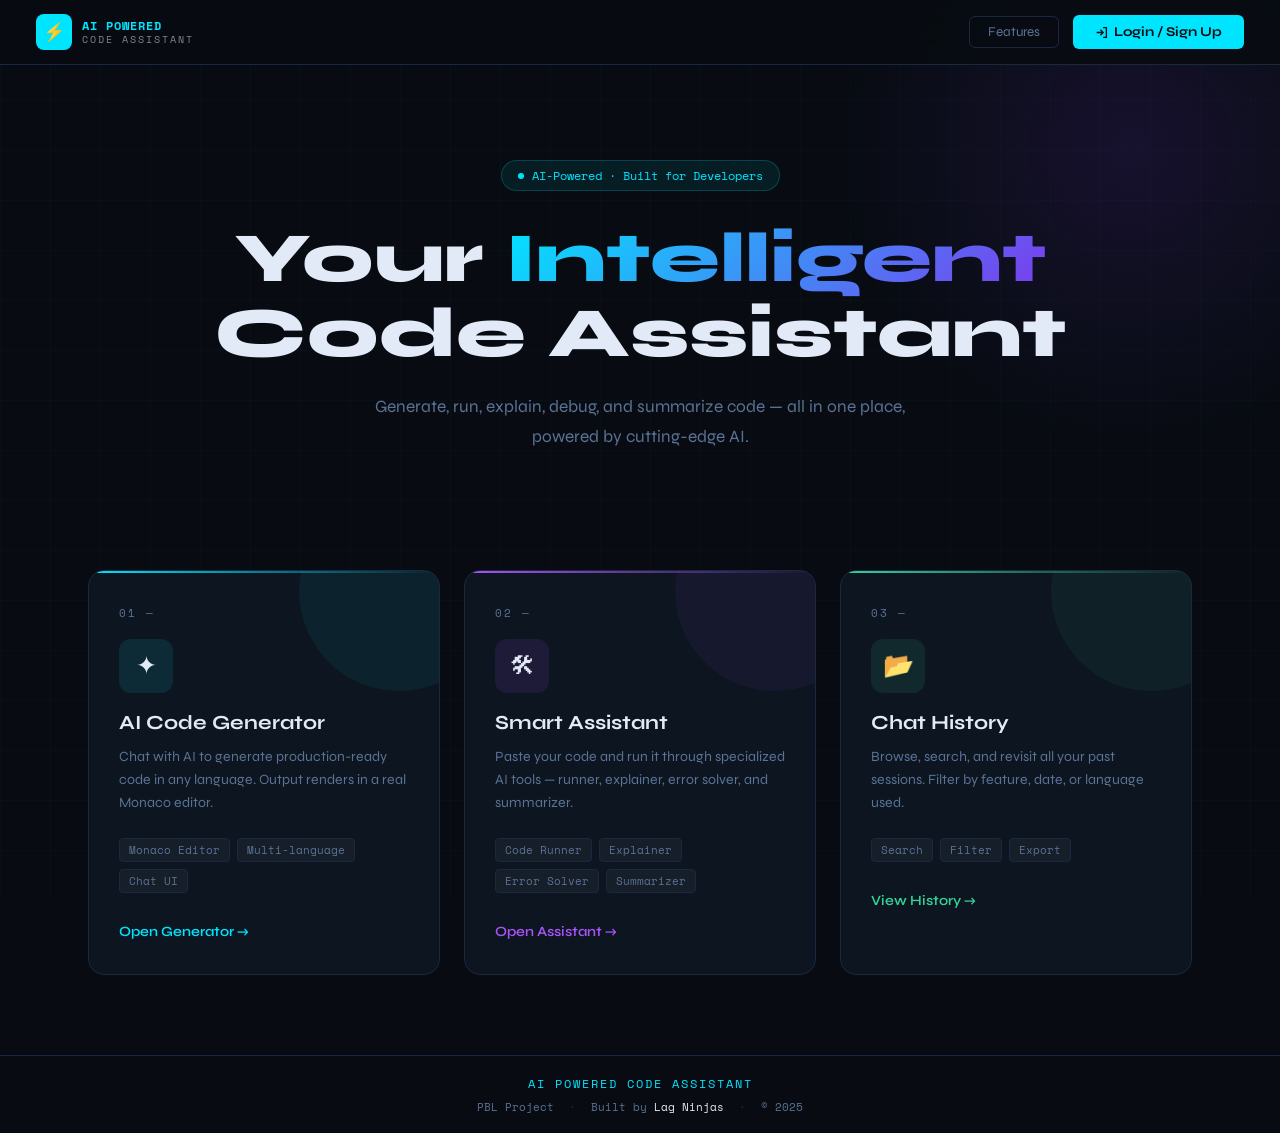
==== commit 677e3201: "Revamp authentication modal with improved UI, tab switching, and password strength meter" ====
--- a/index.html
+++ b/index.html
@@ -24,7 +24,7 @@
       <svg width="13" height="13" viewBox="0 0 24 24" fill="none" stroke="currentColor" stroke-width="2.5">
         <path d="M15 3h6v18h-6M10 17l5-5-5-5M14 12H3"/>
       </svg>
-      Login / Signup
+      Login / Sign Up
     </button>
   </div>
 </nav>
@@ -93,9 +93,11 @@
   </div>
 </footer>
 
-<!-- LOGIN / SIGNUP MODAL -->
+<!-- AUTH MODAL -->
 <div class="modal-overlay" id="loginModal" onclick="handleOverlayClick(event)">
   <div class="modal">
+
+    <!-- Close -->
     <button class="modal-close" onclick="closeModal()">✕</button>
 
     <!-- Brand -->
@@ -107,42 +109,74 @@
       </div>
     </div>
 
-    <!-- Tabs -->
-    <div class="modal-tabs">
-      <button class="modal-tab active" id="tab-login" onclick="switchTab('login')">Login</button>
-      <button class="modal-tab" id="tab-signup" onclick="switchTab('signup')">Sign Up</button>
-    </div>
-
-    <!-- Google Button -->
-    <button class="btn-google" onclick="loginWithGoogle()">
-      <svg width="18" height="18" viewBox="0 0 18 18">
-        <path fill="#4285F4" d="M17.64 9.2c0-.637-.057-1.251-.164-1.84H9v3.481h4.844c-.209 1.125-.843 2.078-1.796 2.717v2.258h2.908c1.702-1.567 2.684-3.874 2.684-6.615z"/>
-        <path fill="#34A853" d="M9 18c2.43 0 4.467-.806 5.956-2.18l-2.909-2.259c-.806.54-1.836.86-3.047.86-2.344 0-4.328-1.584-5.036-3.711H.957v2.332A8.997 8.997 0 0 0 9 18z"/>
-        <path fill="#FBBC05" d="M3.964 10.71A5.41 5.41 0 0 1 3.682 9c0-.593.102-1.17.282-1.71V4.958H.957A8.996 8.996 0 0 0 0 9c0 1.452.348 2.827.957 4.042l3.007-2.332z"/>
-        <path fill="#EA4335" d="M9 3.58c1.321 0 2.508.454 3.44 1.345l2.582-2.58C13.463.891 11.426 0 9 0A8.997 8.997 0 0 0 .957 4.958L3.964 7.29C4.672 5.163 6.656 3.58 9 3.58z"/>
-      </svg>
-      <span id="google-btn-text">Continue with Google</span>
-    </button>
-
-    <div class="divider"><span id="divider-text">or login with email</span></div>
-
-    <!-- LOGIN FORM -->
-    <div id="form-login">
+    <!-- Tab Switcher -->
+    <div class="auth-tabs">
+      <button class="auth-tab active" id="tab-login" onclick="switchTab('login')">Login</button>
+      <button class="auth-tab" id="tab-signup" onclick="switchTab('signup')">Sign Up</button>
+      <div class="auth-tab-indicator" id="tab-indicator"></div>
+    </div>
+
+    <!-- ── LOGIN PANEL ── -->
+    <div class="auth-panel" id="panel-login">
+
+      <!-- Google -->
+      <button class="btn-google" onclick="loginWithGoogle()">
+        <svg width="18" height="18" viewBox="0 0 18 18">
+          <path fill="#4285F4" d="M17.64 9.2c0-.637-.057-1.251-.164-1.84H9v3.481h4.844c-.209 1.125-.843 2.078-1.796 2.717v2.258h2.908c1.702-1.567 2.684-3.874 2.684-6.615z"/>
+          <path fill="#34A853" d="M9 18c2.43 0 4.467-.806 5.956-2.18l-2.909-2.259c-.806.54-1.836.86-3.047.86-2.344 0-4.328-1.584-5.036-3.711H.957v2.332A8.997 8.997 0 0 0 9 18z"/>
+          <path fill="#FBBC05" d="M3.964 10.71A5.41 5.41 0 0 1 3.682 9c0-.593.102-1.17.282-1.71V4.958H.957A8.996 8.996 0 0 0 0 9c0 1.452.348 2.827.957 4.042l3.007-2.332z"/>
+          <path fill="#EA4335" d="M9 3.58c1.321 0 2.508.454 3.44 1.345l2.582-2.58C13.463.891 11.426 0 9 0A8.997 8.997 0 0 0 .957 4.958L3.964 7.29C4.672 5.163 6.656 3.58 9 3.58z"/>
+        </svg>
+        Continue with Google
+      </button>
+
+      <div class="auth-divider"><span>or continue with email</span></div>
+
       <div class="input-group">
         <label>EMAIL</label>
         <input type="email" id="login-email" placeholder="you@example.com"/>
       </div>
       <div class="input-group">
         <label>PASSWORD</label>
-        <input type="password" id="login-password" placeholder="••••••••"/>
-      </div>
-      <div class="forgot"><a href="#">Forgot password?</a></div>
-      <button class="btn-submit" onclick="handleLogin()">Login →</button>
-      <p class="modal-signup">Don't have an account? <a href="#" onclick="switchTab('signup'); return false;">Sign up free</a></p>
-    </div>
-
-    <!-- SIGNUP FORM -->
-    <div id="form-signup" style="display:none;">
+        <div class="input-eye-wrap">
+          <input type="password" id="login-password" placeholder="••••••••"/>
+          <button class="eye-btn" onclick="togglePassword('login-password', this)">👁</button>
+        </div>
+      </div>
+
+      <div class="auth-row">
+        <label class="remember-label">
+          <input type="checkbox" id="remember-me"/> Remember me
+        </label>
+        <a href="#" class="forgot-link">Forgot password?</a>
+      </div>
+
+      <div class="auth-error" id="login-error"></div>
+
+      <button class="btn-submit" onclick="handleLogin()">
+        <span>Login</span>
+        <svg width="16" height="16" viewBox="0 0 24 24" fill="none" stroke="currentColor" stroke-width="2.5"><path d="M5 12h14M12 5l7 7-7 7"/></svg>
+      </button>
+
+      <p class="auth-switch">Don't have an account? <a href="#" onclick="switchTab('signup');return false;">Sign up free →</a></p>
+    </div>
+
+    <!-- ── SIGN UP PANEL ── -->
+    <div class="auth-panel" id="panel-signup" style="display:none;">
+
+      <!-- Google -->
+      <button class="btn-google" onclick="loginWithGoogle()">
+        <svg width="18" height="18" viewBox="0 0 18 18">
+          <path fill="#4285F4" d="M17.64 9.2c0-.637-.057-1.251-.164-1.84H9v3.481h4.844c-.209 1.125-.843 2.078-1.796 2.717v2.258h2.908c1.702-1.567 2.684-3.874 2.684-6.615z"/>
+          <path fill="#34A853" d="M9 18c2.43 0 4.467-.806 5.956-2.18l-2.909-2.259c-.806.54-1.836.86-3.047.86-2.344 0-4.328-1.584-5.036-3.711H.957v2.332A8.997 8.997 0 0 0 9 18z"/>
+          <path fill="#FBBC05" d="M3.964 10.71A5.41 5.41 0 0 1 3.682 9c0-.593.102-1.17.282-1.71V4.958H.957A8.996 8.996 0 0 0 0 9c0 1.452.348 2.827.957 4.042l3.007-2.332z"/>
+          <path fill="#EA4335" d="M9 3.58c1.321 0 2.508.454 3.44 1.345l2.582-2.58C13.463.891 11.426 0 9 0A8.997 8.997 0 0 0 .957 4.958L3.964 7.29C4.672 5.163 6.656 3.58 9 3.58z"/>
+        </svg>
+        Sign up with Google
+      </button>
+
+      <div class="auth-divider"><span>or sign up with email</span></div>
+
       <div class="input-group">
         <label>FULL NAME</label>
         <input type="text" id="signup-name" placeholder="Your full name"/>
@@ -153,14 +187,35 @@
       </div>
       <div class="input-group">
         <label>PASSWORD</label>
-        <input type="password" id="signup-password" placeholder="Create a password"/>
+        <div class="input-eye-wrap">
+          <input type="password" id="signup-password" placeholder="Min. 6 characters"/>
+          <button class="eye-btn" onclick="togglePassword('signup-password', this)">👁</button>
+        </div>
       </div>
       <div class="input-group">
         <label>CONFIRM PASSWORD</label>
-        <input type="password" id="signup-confirm" placeholder="Repeat your password"/>
-      </div>
-      <button class="btn-submit" onclick="handleSignup()">Create Account →</button>
-      <p class="modal-signup">Already have an account? <a href="#" onclick="switchTab('login'); return false;">Log in</a></p>
+        <div class="input-eye-wrap">
+          <input type="password" id="signup-confirm" placeholder="Repeat your password"/>
+          <button class="eye-btn" onclick="togglePassword('signup-confirm', this)">👁</button>
+        </div>
+      </div>
+
+      <!-- Password strength -->
+      <div class="strength-wrap" id="strength-wrap">
+        <div class="strength-bar">
+          <div class="strength-fill" id="strength-fill"></div>
+        </div>
+        <span class="strength-label" id="strength-label"></span>
+      </div>
+
+      <div class="auth-error" id="signup-error"></div>
+
+      <button class="btn-submit" onclick="handleSignup()">
+        <span>Create Account</span>
+        <svg width="16" height="16" viewBox="0 0 24 24" fill="none" stroke="currentColor" stroke-width="2.5"><path d="M5 12h14M12 5l7 7-7 7"/></svg>
+      </button>
+
+      <p class="auth-switch">Already have an account? <a href="#" onclick="switchTab('login');return false;">Log in →</a></p>
     </div>
 
   </div>
@@ -168,4 +223,4 @@
 
 <script src="script.js"></script>
 </body>
-</html>+</html>
--- a/style.css
+++ b/style.css
@@ -312,88 +312,209 @@
 .card:hover .card-cta { gap: 13px; }
 
 /* ============================================================
-   LOGIN MODAL
+   AUTH MODAL — rebuilt
    ============================================================ */
 .modal-overlay {
   position: fixed; inset: 0;
-  background: rgba(0,0,0,0.75); backdrop-filter: blur(8px);
-  z-index: 1000; display: none; place-items: center;
+  background: rgba(0,0,0,0.8);
+  backdrop-filter: blur(10px);
+  z-index: 1000;
+  display: none; place-items: center;
+  padding: 16px;
 }
 .modal-overlay.active { display: grid; }
 
 .modal {
-  background: var(--surface); border: 1px solid var(--border);
-  border-radius: 16px; padding: 38px; width: 420px;
-  position: relative; animation: fadeUp 0.3s ease;
+  background: #0d1520;
+  border: 1px solid #1a2840;
+  border-radius: 20px;
+  padding: 32px 30px 28px;
+  width: 100%; max-width: 420px;
+  position: relative;
+  animation: fadeUp 0.3s ease;
+  max-height: 90vh;
+  overflow-y: auto;
 }
 
 .modal-close {
   position: absolute; top: 14px; right: 14px;
-  background: none; border: none; color: var(--muted);
-  font-size: 18px; cursor: pointer; width: 30px; height: 30px;
-  display: grid; place-items: center; border-radius: 6px; transition: background 0.2s;
-}
-.modal-close:hover { background: rgba(255,255,255,0.06); color: var(--text); }
-
+  background: rgba(255,255,255,0.05);
+  border: 1px solid #1a2840;
+  color: #5a7294; font-size: 14px;
+  cursor: pointer; width: 28px; height: 28px;
+  display: grid; place-items: center;
+  border-radius: 6px; transition: all 0.2s;
+}
+.modal-close:hover { background: rgba(255,255,255,0.1); color: #e2eaf7; }
+
+/* Brand */
 .modal-brand {
-  display: flex; align-items: center; gap: 10px; margin-bottom: 22px;
+  display: flex; align-items: center; gap: 10px;
+  margin-bottom: 24px;
 }
 .modal-brand-icon {
-  width: 34px; height: 34px; background: var(--accent);
-  border-radius: 8px; display: grid; place-items: center; font-size: 17px;
-}
-.modal-brand-text { font-family: 'Space Mono', monospace; font-size: 0.75rem; color: var(--text); line-height: 1.3; }
-.modal-brand-text small { display: block; color: var(--muted); font-size: 0.62rem; letter-spacing: 1px; }
-
-.modal h2 { font-size: 1.42rem; margin-bottom: 5px; }
-.modal .modal-sub { color: var(--muted); font-size: 0.86rem; margin-bottom: 22px; }
+  width: 34px; height: 34px; background: #00e5ff;
+  border-radius: 8px; display: grid; place-items: center; font-size: 16px; flex-shrink: 0;
+}
+.modal-brand-text {
+  font-family: 'Space Mono', monospace;
+  font-size: 0.72rem; color: #e2eaf7; line-height: 1.4;
+}
+.modal-brand-text small { display: block; color: #5a7294; font-size: 0.58rem; letter-spacing: 1px; }
+
+/* Tab switcher */
+.auth-tabs {
+  display: flex;
+  background: #080c12;
+  border: 1px solid #1a2840;
+  border-radius: 12px;
+  padding: 4px; gap: 4px;
+  margin-bottom: 22px;
+  position: relative;
+}
+.auth-tab {
+  flex: 1; padding: 10px 0;
+  background: transparent; border: none;
+  color: #5a7294;
+  font-family: 'Syne', sans-serif;
+  font-size: 0.9rem; font-weight: 700;
+  cursor: pointer; border-radius: 8px;
+  transition: color 0.25s;
+  position: relative; z-index: 1;
+}
+.auth-tab.active { color: #080c12; }
+
+.auth-tab-indicator {
+  position: absolute;
+  top: 4px; left: 4px;
+  width: calc(50% - 6px); height: calc(100% - 8px);
+  background: #00e5ff;
+  border-radius: 8px;
+  transition: transform 0.25s cubic-bezier(0.4,0,0.2,1);
+  z-index: 0;
+}
+.auth-tab-indicator.right {
+  transform: translateX(calc(100% + 4px));
+}
 
 /* Google button */
 .btn-google {
-  width: 100%; display: flex; align-items: center; justify-content: center; gap: 10px;
-  background: #fff; color: #333; border: none;
-  padding: 11px; border-radius: 8px; cursor: pointer;
+  width: 100%;
+  display: flex; align-items: center; justify-content: center; gap: 10px;
+  background: #fff; color: #1a1a1a;
+  border: none; padding: 11px 16px;
+  border-radius: 10px; cursor: pointer;
   font-family: 'Syne', sans-serif; font-size: 0.9rem; font-weight: 600;
-  transition: all 0.2s; margin-bottom: 18px;
-}
-.btn-google:hover { background: #f0f0f0; box-shadow: 0 4px 18px rgba(0,0,0,0.3); transform: translateY(-1px); }
-
-.divider {
-  display: flex; align-items: center; gap: 12px; margin-bottom: 18px;
-}
-.divider::before, .divider::after { content: ''; flex: 1; height: 1px; background: var(--border); }
-.divider span { font-family: 'Space Mono', monospace; font-size: 0.68rem; color: var(--muted); }
-
+  transition: all 0.2s; margin-bottom: 16px;
+}
+.btn-google:hover { background: #f0f0f0; transform: translateY(-1px); box-shadow: 0 6px 20px rgba(0,0,0,0.3); }
+
+/* Divider */
+.auth-divider {
+  display: flex; align-items: center; gap: 12px; margin-bottom: 16px;
+}
+.auth-divider::before, .auth-divider::after {
+  content: ''; flex: 1; height: 1px; background: #1a2840;
+}
+.auth-divider span {
+  font-family: 'Space Mono', monospace; font-size: 0.65rem; color: #5a7294; white-space: nowrap;
+}
+
+/* Inputs */
 .input-group { margin-bottom: 13px; }
 .input-group label {
-  display: block; font-size: 0.72rem; color: var(--muted);
-  margin-bottom: 5px; font-family: 'Space Mono', monospace; letter-spacing: 1px;
+  display: block; font-family: 'Space Mono', monospace;
+  font-size: 0.68rem; color: #5a7294;
+  letter-spacing: 1px; margin-bottom: 6px;
 }
 .input-group input {
-  width: 100%; background: rgba(255,255,255,0.04);
-  border: 1px solid var(--border); color: var(--text);
-  padding: 10px 13px; border-radius: 8px;
-  font-family: 'Syne', sans-serif; font-size: 0.9rem; outline: none; transition: border-color 0.2s;
-}
-.input-group input:focus { border-color: var(--accent); }
-
-.forgot { text-align: right; margin-top: -7px; margin-bottom: 16px; }
-.forgot a { font-family: 'Space Mono', monospace; font-size: 0.68rem; color: var(--muted); text-decoration: none; }
-.forgot a:hover { color: var(--accent); }
-
+  width: 100%;
+  background: rgba(255,255,255,0.04);
+  border: 1px solid #1a2840;
+  color: #e2eaf7; padding: 10px 14px;
+  border-radius: 8px;
+  font-family: 'Syne', sans-serif; font-size: 0.9rem;
+  outline: none; transition: border-color 0.2s, box-shadow 0.2s;
+}
+.input-group input:focus {
+  border-color: #00e5ff;
+  box-shadow: 0 0 0 3px rgba(0,229,255,0.1);
+}
+.input-group input::placeholder { color: #2e4060; }
+
+/* Eye toggle */
+.input-eye-wrap { position: relative; }
+.input-eye-wrap input { padding-right: 40px; }
+.eye-btn {
+  position: absolute; right: 10px; top: 50%; transform: translateY(-50%);
+  background: none; border: none; cursor: pointer;
+  font-size: 14px; opacity: 0.4; transition: opacity 0.2s; padding: 2px;
+}
+.eye-btn:hover { opacity: 0.9; }
+
+/* Auth row (remember me + forgot) */
+.auth-row {
+  display: flex; align-items: center; justify-content: space-between;
+  margin-bottom: 16px; margin-top: -4px;
+}
+.remember-label {
+  display: flex; align-items: center; gap: 6px;
+  font-family: 'Space Mono', monospace; font-size: 0.68rem; color: #5a7294;
+  cursor: pointer;
+}
+.remember-label input[type="checkbox"] { accent-color: #00e5ff; cursor: pointer; }
+.forgot-link {
+  font-family: 'Space Mono', monospace; font-size: 0.68rem;
+  color: #5a7294; text-decoration: none; transition: color 0.2s;
+}
+.forgot-link:hover { color: #00e5ff; }
+
+/* Error message */
+.auth-error {
+  background: rgba(248,113,113,0.1);
+  border: 1px solid rgba(248,113,113,0.25);
+  color: #f87171;
+  font-family: 'Space Mono', monospace; font-size: 0.72rem;
+  padding: 8px 12px; border-radius: 8px;
+  margin-bottom: 12px; display: none;
+}
+.auth-error.show { display: block; }
+
+/* Submit button */
 .btn-submit {
-  width: 100%; background: var(--accent); color: #080c12;
-  border: none; padding: 12px; border-radius: 8px;
-  font-family: 'Syne', sans-serif; font-weight: 700; font-size: 0.92rem;
-  cursor: pointer; transition: all 0.2s;
-}
-.btn-submit:hover { background: #33eaff; box-shadow: 0 0 22px rgba(0,229,255,0.3); }
-
-.modal-signup {
-  text-align: center; margin-top: 16px;
-  font-size: 0.8rem; color: var(--muted);
-}
-.modal-signup a { color: var(--accent); text-decoration: none; }
+  width: 100%; background: #00e5ff; color: #080c12;
+  border: none; padding: 12px 16px; border-radius: 10px;
+  font-family: 'Syne', sans-serif; font-weight: 800;
+  font-size: 0.95rem; cursor: pointer;
+  display: flex; align-items: center; justify-content: center; gap: 8px;
+  transition: all 0.2s; margin-bottom: 16px;
+}
+.btn-submit:hover { background: #33eaff; box-shadow: 0 0 24px rgba(0,229,255,0.35); transform: translateY(-1px); }
+.btn-submit:active { transform: translateY(0); }
+
+/* Switch link */
+.auth-switch {
+  text-align: center; font-size: 0.82rem; color: #5a7294;
+}
+.auth-switch a { color: #00e5ff; text-decoration: none; font-weight: 600; }
+.auth-switch a:hover { text-decoration: underline; }
+
+/* Password strength */
+.strength-wrap {
+  display: flex; align-items: center; gap: 10px;
+  margin-bottom: 14px; margin-top: -6px;
+}
+.strength-bar {
+  flex: 1; height: 4px; background: #1a2840; border-radius: 2px; overflow: hidden;
+}
+.strength-fill {
+  height: 100%; width: 0; border-radius: 2px;
+  transition: width 0.3s, background 0.3s;
+}
+.strength-label {
+  font-family: 'Space Mono', monospace; font-size: 0.62rem; color: #5a7294;
+  white-space: nowrap; min-width: 40px;
+}
 
 /* ============================================================
    CODE GENERATOR PAGE (codegen.html)
@@ -776,9 +897,9 @@
   /* NAV */
   nav { padding: 12px 18px; flex-wrap: wrap; gap: 10px; }
   .nav-fixed { position: relative; }
-  .logo-text .l1 { font-size: 0.68rem; }
-  .logo-text .l2 { font-size: 0.58rem; }
-  .btn-ghost { display: none; }
+  .logo-text .l1 { font-size: 0.7rem; }
+  .logo-text .l2 { font-size: 0.6rem; opacity: 0.7; }
+  .btn-ghost { padding: 6px 12px; font-size: 0.78rem; }
   .lang-wrap { padding: 5px 10px; }
   .lang-wrap label { display: none; }
 
@@ -874,10 +995,11 @@
   /* NAV */
   nav { padding: 10px 14px; }
   .logo-icon { width: 30px; height: 30px; font-size: 15px; }
-  .logo-text .l1 { font-size: 0.62rem; }
-  .logo-text .l2 { display: none; }
+  .logo-text .l1 { font-size: 0.65rem; }
+  .logo-text .l2 { font-size: 0.58rem; opacity: 0.65; letter-spacing: 1px; }
   .btn-login { padding: 7px 14px; font-size: 0.78rem; }
   .btn-login svg { display: none; }
+  .btn-ghost { padding: 6px 10px; font-size: 0.75rem; }
   .nav-sep { display: none; }
   .page-title { font-size: 0.82rem; }
   .back-btn { font-size: 0.72rem; }
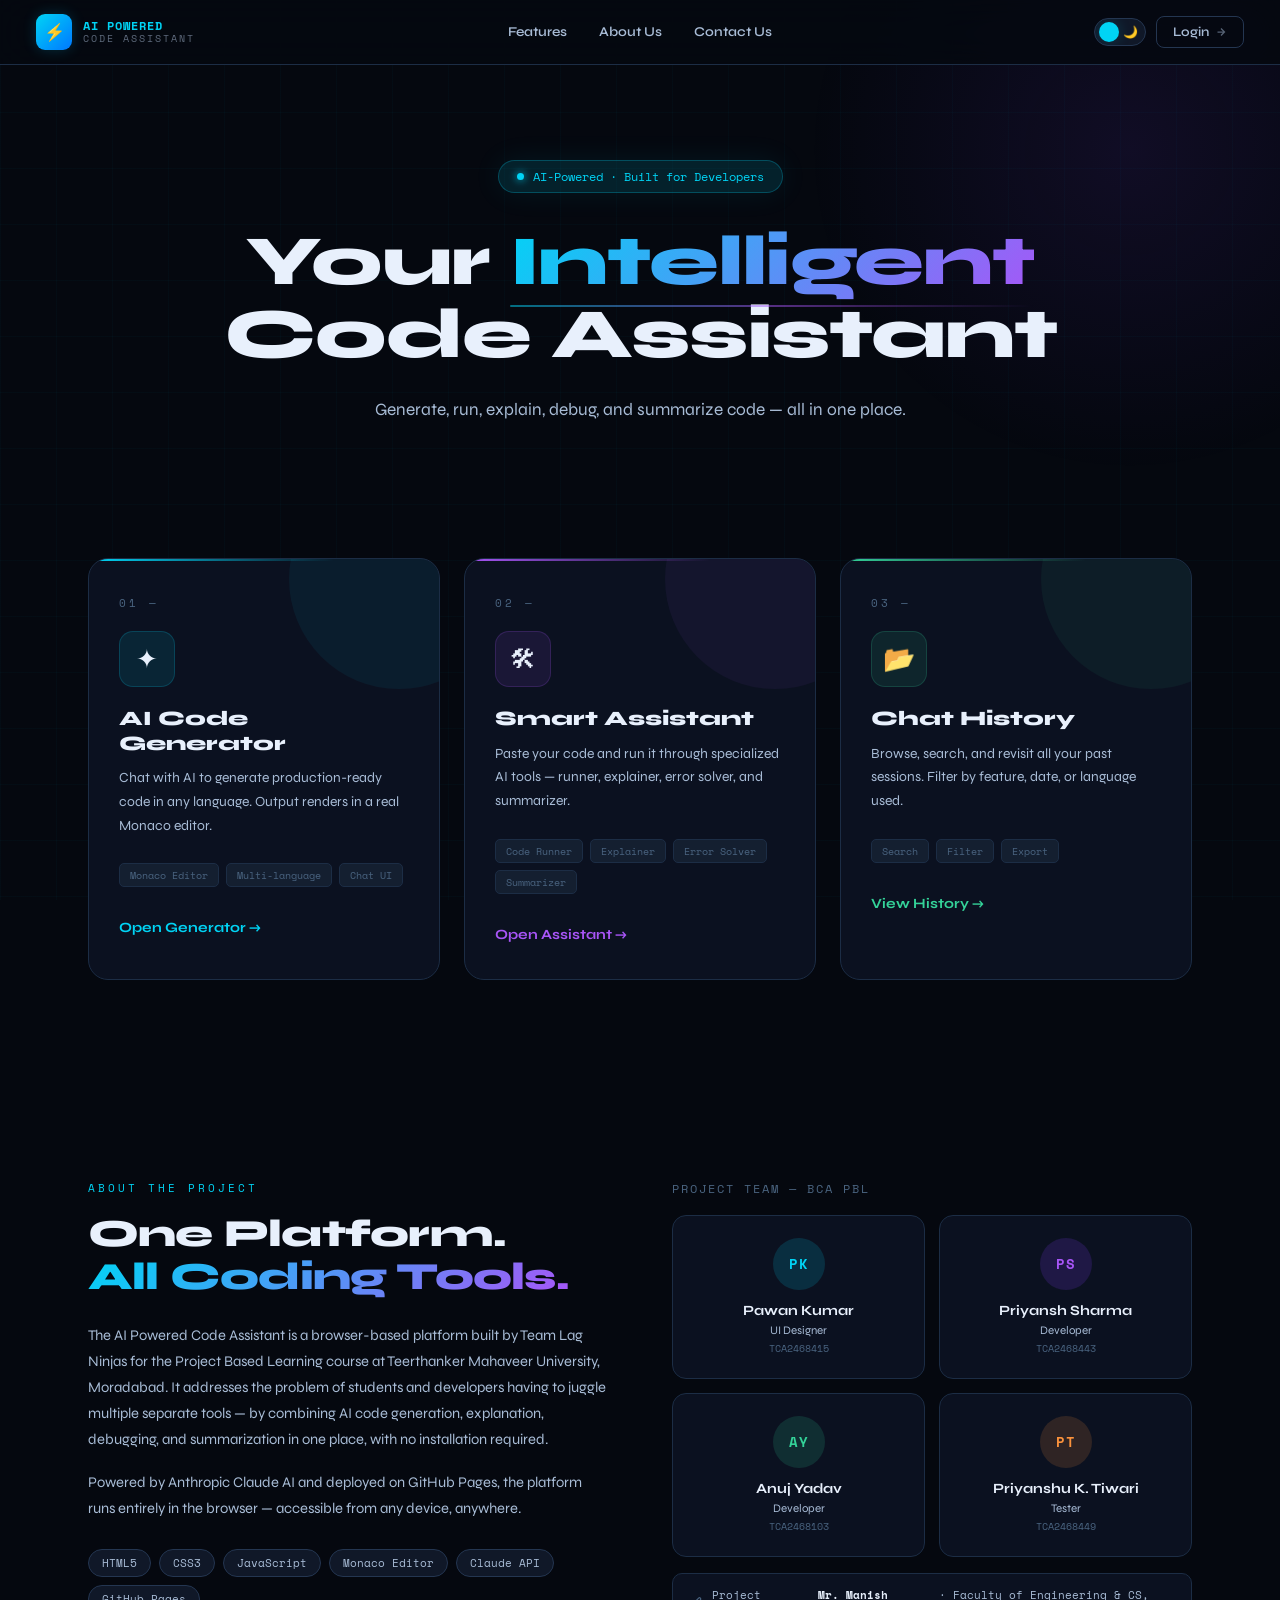
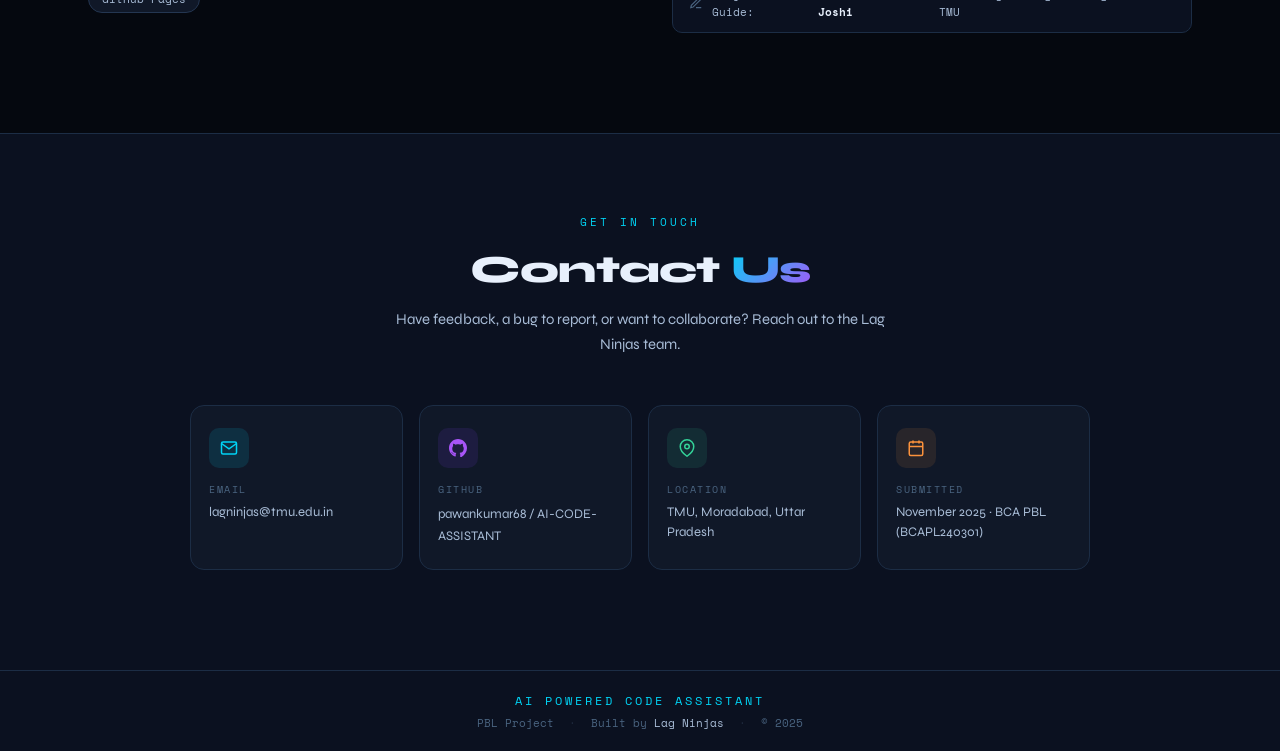
==== commit 3a1f7d86: "Enhance navigation structure and add about/contact sections with team details" ====
--- a/index.html
+++ b/index.html
@@ -9,6 +9,7 @@
 </head>
 <body>
 
+  
 <!-- NAV -->
 <nav class="nav-fixed">
   <a href="index.html" class="logo">
@@ -18,13 +19,22 @@
       <span class="l2">CODE ASSISTANT</span>
     </div>
   </a>
-  <div class="nav-left" style="gap:14px;">
-    <a href="#features" class="btn-ghost">Features</a>
+  <!-- CENTER NAV LINKS -->
+  <div class="nav-center">
+    <a href="#features" class="nav-link">Features</a>
+    <a href="#about" class="nav-link">About Us</a>
+    <a href="#contact" class="nav-link">Contact Us</a>
+  </div>
+
+  <!-- RIGHT ACTIONS -->
+  <div class="nav-right">
+    <button class="theme-toggle" id="themeToggle" onclick="toggleTheme()" title="Toggle light/dark mode" aria-label="Toggle theme">
+      <span class="tt-icon tt-moon">🌙</span>
+      <span class="tt-icon tt-sun">☀️</span>
+    </button>
     <button class="btn-login" onclick="openModal('login')">
-      <svg width="13" height="13" viewBox="0 0 24 24" fill="none" stroke="currentColor" stroke-width="2.5">
-        <path d="M15 3h6v18h-6M10 17l5-5-5-5M14 12H3"/>
-      </svg>
-      Login / Sign Up
+      Login
+      <svg width="12" height="12" viewBox="0 0 24 24" fill="none" stroke="currentColor" stroke-width="2.5"><path d="M5 12h14M12 5l7 7-7 7"/></svg>
     </button>
   </div>
 </nav>
@@ -33,7 +43,7 @@
 <section class="hero">
   <div class="hero-badge"><span class="badge-dot"></span>AI-Powered · Built for Developers</div>
   <h1>Your <em>Intelligent</em><br/>Code Assistant</h1>
-  <p>Generate, run, explain, debug, and summarize code — all in one place, powered by cutting-edge AI.</p>
+  <p>Generate, run, explain, debug, and summarize code — all in one place.</p>
 </section>
 
 <!-- CARDS -->
@@ -81,6 +91,126 @@
 
 </section>
 
+<!-- ABOUT SECTION -->
+<section class="about-section" id="about">
+  <div class="about-inner">
+
+    <!-- LEFT: Description -->
+    <div class="about-left">
+      <div class="about-eyebrow">ABOUT THE PROJECT</div>
+      <h2 class="about-heading">
+        One Platform.<br/>
+        <span class="about-accent">All Coding Tools.</span>
+      </h2>
+      <p class="about-desc">
+        The AI Powered Code Assistant is a browser-based platform built by Team Lag Ninjas
+        for the Project Based Learning course at Teerthanker Mahaveer University, Moradabad.
+        It addresses the problem of students and developers having to juggle multiple separate
+        tools — by combining AI code generation, explanation, debugging, and summarization
+        in one place, with no installation required.
+      </p>
+      <p class="about-desc">
+        Powered by Anthropic Claude AI and deployed on GitHub Pages, the platform runs
+        entirely in the browser — accessible from any device, anywhere.
+      </p>
+      <div class="about-tags">
+        <span class="atag">HTML5</span>
+        <span class="atag">CSS3</span>
+        <span class="atag">JavaScript</span>
+        <span class="atag">Monaco Editor</span>
+        <span class="atag">Claude API</span>
+        <span class="atag">GitHub Pages</span>
+      </div>
+    </div>
+
+    <!-- RIGHT: Team Cards -->
+    <div class="about-right">
+      <div class="team-header">Project Team — BCA PBL</div>
+      <div class="team-grid">
+
+        <div class="team-card">
+          <div class="team-avatar av-cyan">PK</div>
+          <div class="team-name">Pawan Kumar</div>
+          <div class="team-role">UI Designer</div>
+          <div class="team-id">TCA2468415</div>
+        </div>
+
+        <div class="team-card">
+          <div class="team-avatar av-purple">PS</div>
+          <div class="team-name">Priyansh Sharma</div>
+          <div class="team-role">Developer</div>
+          <div class="team-id">TCA2468443</div>
+        </div>
+
+        <div class="team-card">
+          <div class="team-avatar av-green">AY</div>
+          <div class="team-name">Anuj Yadav</div>
+          <div class="team-role">Developer</div>
+          <div class="team-id">TCA2468103</div>
+        </div>
+
+        <div class="team-card">
+          <div class="team-avatar av-orange">PT</div>
+          <div class="team-name">Priyanshu K. Tiwari</div>
+          <div class="team-role">Tester</div>
+          <div class="team-id">TCA2468449</div>
+        </div>
+
+      </div>
+      <div class="team-guide">
+        <svg width="14" height="14" viewBox="0 0 24 24" fill="none" stroke="currentColor" stroke-width="2"><path d="M12 20h9M16.5 3.5a2.121 2.121 0 0 1 3 3L7 19l-4 1 1-4L16.5 3.5z"/></svg>
+        Project Guide: <strong>Mr. Manish Joshi</strong> · Faculty of Engineering &amp; CS, TMU
+      </div>
+    </div>
+
+  </div>
+</section>
+
+<!-- CONTACT SECTION -->
+<section class="contact-section" id="contact">
+  <div class="contact-inner">
+    <div class="about-eyebrow" style="text-align:center;">GET IN TOUCH</div>
+    <h2 class="contact-heading">Contact <span class="about-accent">Us</span></h2>
+    <p class="contact-sub">Have feedback, a bug to report, or want to collaborate? Reach out to the Lag Ninjas team.</p>
+
+    <div class="contact-grid">
+
+      <div class="contact-card">
+        <div class="cc-icon" style="background:var(--accent-dim);color:var(--accent);">
+          <svg width="18" height="18" viewBox="0 0 24 24" fill="none" stroke="currentColor" stroke-width="2"><path d="M4 4h16c1.1 0 2 .9 2 2v12c0 1.1-.9 2-2 2H4c-1.1 0-2-.9-2-2V6c0-1.1.9-2 2-2z"/><polyline points="22,6 12,13 2,6"/></svg>
+        </div>
+        <div class="cc-label">Email</div>
+        <div class="cc-value">lagninjas@tmu.edu.in</div>
+      </div>
+
+      <div class="contact-card">
+        <div class="cc-icon" style="background:var(--accent2-dim);color:var(--card2);">
+          <svg width="18" height="18" viewBox="0 0 24 24" fill="currentColor"><path d="M12 0C5.37 0 0 5.37 0 12c0 5.3 3.438 9.8 8.205 11.385.6.113.82-.258.82-.577 0-.285-.01-1.04-.015-2.04-3.338.724-4.042-1.61-4.042-1.61C4.422 19.07 3.633 18.7 3.633 18.7c-1.087-.744.084-.729.084-.729 1.205.084 1.838 1.236 1.838 1.236 1.07 1.835 2.809 1.305 3.495.998.108-.776.417-1.305.76-1.605-2.665-.3-5.466-1.332-5.466-5.93 0-1.31.465-2.38 1.235-3.22-.135-.303-.54-1.523.105-3.176 0 0 1.005-.322 3.3 1.23.96-.267 1.98-.399 3-.405 1.02.006 2.04.138 3 .405 2.28-1.552 3.285-1.23 3.285-1.23.645 1.653.24 2.873.12 3.176.765.84 1.23 1.91 1.23 3.22 0 4.61-2.805 5.625-5.475 5.92.42.36.81 1.096.81 2.22 0 1.606-.015 2.896-.015 3.286 0 .315.21.69.825.57C20.565 21.795 24 17.295 24 12c0-6.63-5.37-12-12-12z"/></svg>
+        </div>
+        <div class="cc-label">GitHub</div>
+        <a class="cc-value cc-link" href="https://github.com/pawankumar68/AI-CODE-ASSISTANT" target="_blank">pawankumar68 / AI-CODE-ASSISTANT</a>
+      </div>
+
+      <div class="contact-card">
+        <div class="cc-icon" style="background:rgba(52,211,153,0.1);color:var(--card3);">
+          <svg width="18" height="18" viewBox="0 0 24 24" fill="none" stroke="currentColor" stroke-width="2"><path d="M21 10c0 7-9 13-9 13s-9-6-9-13a9 9 0 0 1 18 0z"/><circle cx="12" cy="10" r="3"/></svg>
+        </div>
+        <div class="cc-label">Location</div>
+        <div class="cc-value">TMU, Moradabad, Uttar Pradesh</div>
+      </div>
+
+      <div class="contact-card">
+        <div class="cc-icon" style="background:rgba(251,146,60,0.1);color:var(--summarizer);">
+          <svg width="18" height="18" viewBox="0 0 24 24" fill="none" stroke="currentColor" stroke-width="2"><rect x="3" y="4" width="18" height="18" rx="2" ry="2"/><line x1="16" y1="2" x2="16" y2="6"/><line x1="8" y1="2" x2="8" y2="6"/><line x1="3" y1="10" x2="21" y2="10"/></svg>
+        </div>
+        <div class="cc-label">Submitted</div>
+        <div class="cc-value">November 2025 · BCA PBL (BCAPL240301)</div>
+      </div>
+
+    </div>
+  </div>
+</section>
+
 <!-- FOOTER -->
 <footer>
   <div class="footer-title">AI Powered Code Assistant</div>
@@ -222,5 +352,16 @@
 </div>
 
 <script src="script.js"></script>
+<script>
+  // Theme toggle
+  function toggleTheme() {
+    document.body.classList.toggle('light-mode');
+    localStorage.setItem('theme', document.body.classList.contains('light-mode') ? 'light' : 'dark');
+  }
+  // Persist theme
+  if (localStorage.getItem('theme') === 'light') {
+    document.body.classList.add('light-mode');
+  }
+</script>
 </body>
 </html>
--- a/style.css
+++ b/style.css
@@ -1,24 +1,67 @@
 /* ============================================================
-   AI POWERED CODE ASSISTANT — style.css
-   Shared styles for all pages
+   AI POWERED CODE ASSISTANT — style.css  (Redesigned)
    ============================================================ */
 
+/* ── THEME VARIABLES ── */
 :root {
-  --bg:        #080c12;
-  --surface:   #0d1520;
-  --surface2:  #111b2a;
-  --border:    #1a2840;
-  --accent:    #00e5ff;
-  --accent2:   #7c3aed;
-  --text:      #e2eaf7;
-  --muted:     #5a7294;
-  --runner:    #10b981;
-  --explainer: #00e5ff;
-  --error:     #f87171;
-  --summarizer:#fb923c;
-  --card1:     #00e5ff;
-  --card2:     #a855f7;
-  --card3:     #34d399;
+  /* Dark theme (default) */
+  --bg:         #05080f;
+  --surface:    #0b1120;
+  --surface2:   #101828;
+  --surface3:   #141f30;
+  --border:     #1c2d45;
+  --border2:    #243651;
+  --accent:     #00d4f5;
+  --accent-dim: rgba(0,212,245,0.12);
+  --accent2:    #7c3aed;
+  --accent2-dim:rgba(124,58,237,0.12);
+  --text:       #e8f0fc;
+  --text2:      #a8bcd6;
+  --muted:      #4a6480;
+  --runner:     #10b981;
+  --explainer:  #00d4f5;
+  --error:      #f87171;
+  --summarizer: #fb923c;
+  --card1:      #00d4f5;
+  --card2:      #a855f7;
+  --card3:      #34d399;
+
+  /* Effects */
+  --glow-cyan:  0 0 24px rgba(0,212,245,0.35);
+  --glow-purple:0 0 24px rgba(124,58,237,0.35);
+  --glow-green: 0 0 24px rgba(52,211,153,0.35);
+  --glow-sm:    0 0 14px rgba(0,212,245,0.2);
+
+  /* Transitions */
+  --t: 0.22s cubic-bezier(0.4,0,0.2,1);
+}
+
+/* ── LIGHT THEME ── */
+body.light-mode {
+  --bg:         #f0f4fb;
+  --surface:    #ffffff;
+  --surface2:   #f5f8ff;
+  --surface3:   #edf1fa;
+  --border:     #d0daf0;
+  --border2:    #bfcce8;
+  --accent:     #0099bb;
+  --accent-dim: rgba(0,153,187,0.1);
+  --accent2:    #6d28d9;
+  --accent2-dim:rgba(109,40,217,0.1);
+  --text:       #0f1c33;
+  --text2:      #3a5070;
+  --muted:      #7a90b0;
+  --runner:     #059669;
+  --explainer:  #0099bb;
+  --error:      #dc2626;
+  --summarizer: #d97706;
+  --card1:      #0099bb;
+  --card2:      #7c3aed;
+  --card3:      #059669;
+  --glow-cyan:  0 4px 24px rgba(0,153,187,0.18);
+  --glow-purple:0 4px 24px rgba(109,40,217,0.18);
+  --glow-green: 0 4px 24px rgba(5,150,105,0.18);
+  --glow-sm:    0 2px 12px rgba(0,153,187,0.12);
 }
 
 *, *::before, *::after { box-sizing: border-box; margin: 0; padding: 0; }
@@ -30,33 +73,88 @@
   font-family: 'Syne', sans-serif;
   min-height: 100vh;
   overflow-x: hidden;
-}
-
-/* Grid overlay */
-body::before {
+  transition: background var(--t), color var(--t);
+}
+
+/* ── GRID OVERLAY (dark only) ── */
+body:not(.light-mode)::before {
   content: '';
   position: fixed; inset: 0;
   background-image:
-    linear-gradient(rgba(0,229,255,0.025) 1px, transparent 1px),
-    linear-gradient(90deg, rgba(0,229,255,0.025) 1px, transparent 1px);
-  background-size: 50px 50px;
+    linear-gradient(rgba(0,212,245,0.028) 1px, transparent 1px),
+    linear-gradient(90deg, rgba(0,212,245,0.028) 1px, transparent 1px);
+  background-size: 56px 56px;
   pointer-events: none; z-index: 0;
-}
-
-/* Glow blob */
+  animation: gridFade 3s ease both;
+}
+
+/* ── AMBIENT GLOW BLOBS ── */
 body::after {
   content: '';
   position: fixed;
-  width: 600px; height: 600px;
-  background: radial-gradient(circle, rgba(124,58,237,0.13) 0%, transparent 70%);
-  top: -150px; right: -150px;
+  width: 700px; height: 700px;
+  background: radial-gradient(circle, rgba(124,58,237,0.10) 0%, transparent 65%);
+  top: -200px; right: -200px;
   border-radius: 50%; pointer-events: none; z-index: 0;
+  animation: blobPulse 8s ease-in-out infinite alternate;
+}
+
+body.light-mode::after {
+  background: radial-gradient(circle, rgba(109,40,217,0.05) 0%, transparent 65%);
 }
 
 /* ── SCROLLBAR ── */
-::-webkit-scrollbar { width: 6px; }
+::-webkit-scrollbar { width: 5px; height: 5px; }
 ::-webkit-scrollbar-track { background: transparent; }
-::-webkit-scrollbar-thumb { background: var(--border); border-radius: 3px; }
+::-webkit-scrollbar-thumb {
+  background: var(--border2); border-radius: 4px;
+  transition: background var(--t);
+}
+::-webkit-scrollbar-thumb:hover { background: var(--muted); }
+
+/* ============================================================
+   THEME TOGGLE BUTTON
+   ============================================================ */
+.theme-toggle {
+  position: relative;
+  width: 52px; height: 28px;
+  background: var(--surface2);
+  border: 1px solid var(--border2);
+  border-radius: 100px;
+  cursor: pointer;
+  transition: all var(--t);
+  flex-shrink: 0;
+  outline: none;
+  overflow: hidden;
+}
+.theme-toggle::before {
+  content: '';
+  position: absolute;
+  width: 20px; height: 20px;
+  background: var(--accent);
+  border-radius: 50%;
+  top: 3px; left: 4px;
+  transition: transform 0.35s cubic-bezier(0.34,1.56,0.64,1), background var(--t);
+  box-shadow: var(--glow-sm);
+}
+.theme-toggle .tt-icon {
+  position: absolute; top: 50%; transform: translateY(-50%);
+  font-size: 12px; pointer-events: none; transition: opacity 0.2s;
+}
+.theme-toggle .tt-moon { right: 7px; opacity: 1; }
+.theme-toggle .tt-sun  { left: 7px;  opacity: 0; }
+
+body.light-mode .theme-toggle::before {
+  transform: translateX(24px);
+  background: #f59e0b;
+  box-shadow: 0 0 14px rgba(245,158,11,0.5);
+}
+body.light-mode .theme-toggle .tt-moon { opacity: 0; }
+body.light-mode .theme-toggle .tt-sun  { opacity: 1; }
+body.light-mode .theme-toggle {
+  background: var(--surface2);
+  border-color: var(--border);
+}
 
 /* ============================================================
    SHARED NAV
@@ -64,27 +162,38 @@
 nav {
   display: flex; align-items: center; justify-content: space-between;
   padding: 14px 36px;
-  background: rgba(8,12,18,0.92);
-  backdrop-filter: blur(20px);
+  background: rgba(5,8,15,0.88);
+  backdrop-filter: blur(24px) saturate(180%);
+  -webkit-backdrop-filter: blur(24px) saturate(180%);
   border-bottom: 1px solid var(--border);
   z-index: 100;
   position: relative;
-}
-
-/* Index nav is fixed */
+  transition: background var(--t), border-color var(--t);
+}
+body.light-mode nav {
+  background: rgba(240,244,251,0.9);
+}
+
 .nav-fixed { position: fixed; top: 0; left: 0; right: 0; }
-
 .nav-left { display: flex; align-items: center; gap: 16px; }
 
+/* Logo */
 .logo {
-  display: flex; align-items: center; gap: 10px;
+  display: flex; align-items: center; gap: 11px;
   text-decoration: none;
 }
 .logo-icon {
   width: 36px; height: 36px;
-  background: var(--accent); border-radius: 8px;
+  background: linear-gradient(135deg, var(--accent), #0078ff);
+  border-radius: 9px;
   display: grid; place-items: center;
-  font-size: 18px; flex-shrink: 0;
+  font-size: 17px; flex-shrink: 0;
+  box-shadow: var(--glow-sm);
+  transition: box-shadow var(--t), transform var(--t);
+}
+.logo:hover .logo-icon {
+  box-shadow: var(--glow-cyan);
+  transform: scale(1.06) rotate(-4deg);
 }
 .logo-text { display: flex; flex-direction: column; line-height: 1.2; }
 .logo-text .l1 {
@@ -94,69 +203,105 @@
 }
 .logo-text .l2 {
   font-family: 'Space Mono', monospace;
-  font-size: 0.65rem; color: var(--text);
+  font-size: 0.63rem; color: var(--text2);
   opacity: 0.55; letter-spacing: 2px;
 }
 
-.nav-sep { color: var(--border); }
+.nav-sep { color: var(--border2); }
+
+/* ── CENTER NAV LINKS ── */
+.nav-center {
+  display: flex; align-items: center; gap: 4px;
+  position: absolute; left: 50%; transform: translateX(-50%);
+}
+.nav-link {
+  display: flex; align-items: center; gap: 5px;
+  text-decoration: none; color: var(--text2);
+  font-family: 'Syne', sans-serif; font-size: 0.84rem; font-weight: 600;
+  padding: 6px 14px; border-radius: 8px;
+  transition: color var(--t), background var(--t);
+}
+.nav-link:hover { color: var(--text); background: var(--surface2); }
+
+/* ── RIGHT NAV GROUP ── */
+.nav-right { display: flex; align-items: center; gap: 10px; margin-left: auto; }
 
 .page-title {
   font-size: 0.95rem; font-weight: 700;
   display: flex; align-items: center; gap: 7px;
 }
-.page-title .accent { color: var(--accent); }
+.page-title .accent        { color: var(--accent); }
 .page-title .accent-purple { color: var(--card2); }
 .page-title .accent-green  { color: var(--card3); }
 
 .back-btn {
   display: flex; align-items: center; gap: 5px;
   text-decoration: none; color: var(--muted);
-  font-family: 'Space Mono', monospace; font-size: 0.8rem;
-  transition: color 0.2s;
-}
-.back-btn:hover { color: var(--accent); }
+  font-family: 'Space Mono', monospace; font-size: 0.78rem;
+  transition: color var(--t);
+  padding: 5px 10px; border-radius: 6px;
+}
+.back-btn:hover {
+  color: var(--accent);
+  background: var(--accent-dim);
+}
 
 .lang-wrap {
   display: flex; align-items: center; gap: 8px;
-  background: var(--surface); border: 1px solid var(--border);
-  border-radius: 8px; padding: 6px 14px;
+  background: var(--surface2); border: 1px solid var(--border2);
+  border-radius: 9px; padding: 6px 14px;
+  transition: border-color var(--t), box-shadow var(--t);
+}
+.lang-wrap:focus-within {
+  border-color: var(--accent);
+  box-shadow: var(--glow-sm);
 }
 .lang-wrap label {
-  font-family: 'Space Mono', monospace; font-size: 0.68rem; color: var(--muted);
+  font-family: 'Space Mono', monospace; font-size: 0.67rem; color: var(--muted);
 }
 .lang-wrap select {
   background: transparent; border: none;
   color: var(--accent); font-family: 'Space Mono', monospace;
   font-size: 0.82rem; cursor: pointer; outline: none;
 }
-.lang-wrap select option { background: #0d1520; }
-
-/* ── NAV BUTTONS ── */
+.lang-wrap select option { background: var(--surface2); color: var(--text); }
+
+/* Nav Buttons */
 .btn-ghost {
-  background: transparent; border: 1px solid var(--border);
-  color: var(--muted); padding: 7px 18px; border-radius: 6px;
+  background: transparent; border: 1px solid var(--border2);
+  color: var(--muted); padding: 7px 18px; border-radius: 7px;
   font-family: 'Syne', sans-serif; font-size: 0.84rem;
-  cursor: pointer; transition: all 0.2s; text-decoration: none;
-}
-.btn-ghost:hover { border-color: var(--accent); color: var(--accent); }
+  cursor: pointer; transition: all var(--t); text-decoration: none;
+}
+.btn-ghost:hover {
+  border-color: var(--accent); color: var(--accent);
+  background: var(--accent-dim);
+}
 
 .btn-login {
-  background: var(--accent); border: none; color: #080c12;
-  padding: 9px 22px; border-radius: 6px;
-  font-family: 'Syne', sans-serif; font-size: 0.84rem; font-weight: 700;
-  cursor: pointer; transition: all 0.2s; text-decoration: none;
+  background: transparent;
+  border: 1px solid var(--border2); color: var(--text2);
+  padding: 7px 16px; border-radius: 8px;
+  font-family: 'Syne', sans-serif; font-size: 0.82rem; font-weight: 600;
+  cursor: pointer; transition: all var(--t); text-decoration: none;
   display: flex; align-items: center; gap: 6px;
 }
-.btn-login:hover { background: #33eaff; transform: translateY(-1px); box-shadow: 0 0 20px rgba(0,229,255,0.3); }
+.btn-login svg { opacity: 0.5; transition: opacity var(--t), transform var(--t); }
+.btn-login:hover {
+  border-color: var(--accent); color: var(--accent);
+  background: var(--accent-dim);
+}
+.btn-login:hover svg { opacity: 1; transform: translateX(2px); }
+.btn-login:active { transform: scale(0.97); }
 
 .btn-nav {
-  background: var(--surface); border: 1px solid var(--border);
-  color: var(--muted); padding: 7px 14px; border-radius: 6px;
+  background: var(--surface2); border: 1px solid var(--border);
+  color: var(--muted); padding: 7px 14px; border-radius: 7px;
   font-family: 'Space Mono', monospace; font-size: 0.7rem;
-  cursor: pointer; transition: all 0.2s;
-}
-.btn-nav:hover { border-color: var(--accent); color: var(--accent); }
-.btn-nav.danger:hover { border-color: #f87171; color: #f87171; }
+  cursor: pointer; transition: all var(--t);
+}
+.btn-nav:hover { border-color: var(--accent); color: var(--accent); background: var(--accent-dim); }
+.btn-nav.danger:hover { border-color: #f87171; color: #f87171; background: rgba(248,113,113,0.08); }
 
 /* ============================================================
    SHARED FOOTER
@@ -164,234 +309,303 @@
 footer {
   position: relative; z-index: 1;
   border-top: 1px solid var(--border);
-  padding: 18px 24px;
+  padding: 20px 24px;
   text-align: center;
   flex-shrink: 0;
+  background: var(--surface);
+  transition: background var(--t), border-color var(--t);
 }
 .footer-title {
-  font-family: 'Space Mono', monospace; font-size: 0.78rem;
-  color: var(--accent); letter-spacing: 2px;
-  text-transform: uppercase; margin-bottom: 5px;
+  font-family: 'Space Mono', monospace; font-size: 0.76rem;
+  color: var(--accent); letter-spacing: 3px;
+  text-transform: uppercase; margin-bottom: 6px;
 }
 .footer-sub {
-  font-family: 'Space Mono', monospace; font-size: 0.7rem; color: var(--muted);
-}
-.footer-sub .ft-highlight { color: var(--text); }
-.footer-sub .dot { margin: 0 8px; opacity: 0.35; }
+  font-family: 'Space Mono', monospace; font-size: 0.68rem; color: var(--muted);
+}
+.footer-sub .ft-highlight { color: var(--text2); }
+.footer-sub .dot { margin: 0 8px; opacity: 0.3; }
 
 /* ============================================================
    SHARED BUTTONS / MISC
    ============================================================ */
 .btn-sm {
   background: var(--surface2); border: 1px solid var(--border);
-  color: var(--muted); padding: 5px 13px; border-radius: 6px;
-  font-family: 'Space Mono', monospace; font-size: 0.7rem;
-  cursor: pointer; transition: all 0.2s;
-}
-.btn-sm:hover { border-color: var(--accent); color: var(--accent); }
-.btn-sm.primary { background: var(--accent); color: #080c12; border-color: var(--accent); font-weight: 700; }
-.btn-sm.primary:hover { background: #33eaff; }
+  color: var(--muted); padding: 5px 13px; border-radius: 7px;
+  font-family: 'Space Mono', monospace; font-size: 0.68rem;
+  cursor: pointer; transition: all var(--t);
+}
+.btn-sm:hover { border-color: var(--accent); color: var(--accent); background: var(--accent-dim); }
+.btn-sm.primary {
+  background: var(--accent); color: #050810;
+  border-color: var(--accent); font-weight: 700;
+}
+.btn-sm.primary:hover {
+  box-shadow: var(--glow-sm);
+  filter: brightness(1.1);
+}
 
 .btn-tiny {
-  background: var(--surface2); border: 1px solid var(--border);
+  background: var(--surface3); border: 1px solid var(--border);
   color: var(--muted); padding: 4px 10px; border-radius: 5px;
-  font-family: 'Space Mono', monospace; font-size: 0.67rem;
-  cursor: pointer; transition: all 0.2s;
-}
-.btn-tiny:hover { border-color: var(--accent); color: var(--accent); }
+  font-family: 'Space Mono', monospace; font-size: 0.65rem;
+  cursor: pointer; transition: all var(--t);
+}
+.btn-tiny:hover { border-color: var(--accent); color: var(--accent); background: var(--accent-dim); }
 
 /* ============================================================
    INDEX PAGE
    ============================================================ */
 .hero {
   position: relative; z-index: 1;
-  padding: 160px 48px 70px;
-  text-align: center; max-width: 960px; margin: 0 auto;
+  padding: 160px 48px 80px;
+  text-align: center; max-width: 980px; margin: 0 auto;
 }
 
 .hero-badge {
-  display: inline-flex; align-items: center; gap: 8px;
-  background: rgba(0,229,255,0.08); border: 1px solid rgba(0,229,255,0.2);
-  color: var(--accent); padding: 6px 16px; border-radius: 100px;
-  font-family: 'Space Mono', monospace; font-size: 0.73rem;
-  margin-bottom: 30px; animation: fadeDown 0.6s ease both;
+  display: inline-flex; align-items: center; gap: 9px;
+  background: var(--accent-dim);
+  border: 1px solid rgba(0,212,245,0.25);
+  color: var(--accent); padding: 7px 18px; border-radius: 100px;
+  font-family: 'Space Mono', monospace; font-size: 0.72rem;
+  margin-bottom: 32px;
+  animation: fadeDown 0.6s ease both;
+  box-shadow: 0 0 30px rgba(0,212,245,0.08);
 }
 .badge-dot {
-  width: 6px; height: 6px; background: var(--accent);
-  border-radius: 50%; animation: pulse 2s infinite;
+  width: 7px; height: 7px; background: var(--accent);
+  border-radius: 50%; animation: pulse 2.5s infinite;
+  box-shadow: 0 0 8px var(--accent);
 }
 
 .hero h1 {
-  font-size: clamp(2.2rem, 5.5vw, 4.6rem);
-  font-weight: 800; line-height: 1.06; margin-bottom: 22px;
+  font-size: clamp(2.4rem, 5.5vw, 5rem);
+  font-weight: 800; line-height: 1.04; margin-bottom: 24px;
   animation: fadeUp 0.7s 0.1s ease both;
+  letter-spacing: -0.02em;
 }
 .hero h1 em {
   font-style: normal;
-  background: linear-gradient(135deg, var(--accent) 0%, var(--accent2) 100%);
+  background: linear-gradient(135deg, var(--accent) 0%, var(--card2) 100%);
   -webkit-background-clip: text; -webkit-text-fill-color: transparent; background-clip: text;
-}
+  position: relative;
+}
+.hero h1 em::after {
+  content: '';
+  position: absolute; left: 0; right: 0; bottom: -4px;
+  height: 2px;
+  background: linear-gradient(90deg, var(--accent), var(--card2), transparent);
+  border-radius: 2px;
+  opacity: 0.5;
+}
+
 .hero > p {
-  font-size: 1.08rem; color: var(--muted);
-  max-width: 540px; margin: 0 auto 48px; line-height: 1.72;
+  font-size: 1.08rem; color: var(--text2);
+  max-width: 560px; margin: 0 auto 52px; line-height: 1.78;
   animation: fadeUp 0.7s 0.2s ease both;
 }
 
 /* Cards */
 .cards-section {
   position: relative; z-index: 1;
-  padding: 0 48px 80px;
+  padding: 0 48px 100px;
   display: grid; grid-template-columns: repeat(auto-fit, minmax(300px, 1fr));
   gap: 24px; max-width: 1200px; margin: 0 auto;
 }
 
 .card {
-  background: var(--surface); border: 1px solid var(--border);
-  border-radius: 16px; padding: 34px 30px;
+  background: var(--surface);
+  border: 1px solid var(--border);
+  border-radius: 20px; padding: 36px 30px;
   position: relative; overflow: hidden;
-  cursor: pointer; transition: transform 0.3s, border-color 0.3s, box-shadow 0.3s;
+  cursor: pointer;
+  transition: transform 0.35s cubic-bezier(0.34,1.56,0.64,1), border-color var(--t), box-shadow var(--t);
   animation: fadeUp 0.7s ease both;
   text-decoration: none; display: block; color: inherit;
+  backdrop-filter: blur(4px);
 }
 .card:nth-child(1) { animation-delay: 0.3s; }
 .card:nth-child(2) { animation-delay: 0.45s; }
 .card:nth-child(3) { animation-delay: 0.6s; }
 
+/* Top accent line */
 .card::before {
   content: ''; position: absolute;
-  top: 0; left: 0; right: 0; height: 2px; border-radius: 16px 16px 0 0;
-}
-.card:nth-child(1)::before { background: linear-gradient(90deg, var(--card1), transparent); }
-.card:nth-child(2)::before { background: linear-gradient(90deg, var(--card2), transparent); }
-.card:nth-child(3)::before { background: linear-gradient(90deg, var(--card3), transparent); }
-
+  top: 0; left: 0; right: 0; height: 2px; border-radius: 20px 20px 0 0;
+  transition: height var(--t), opacity var(--t);
+}
+.card:nth-child(1)::before { background: linear-gradient(90deg, var(--card1), transparent 70%); }
+.card:nth-child(2)::before { background: linear-gradient(90deg, var(--card2), transparent 70%); }
+.card:nth-child(3)::before { background: linear-gradient(90deg, var(--card3), transparent 70%); }
+
+/* Inner glow blob */
 .card::after {
   content: ''; position: absolute;
-  width: 200px; height: 200px; border-radius: 50%;
-  top: -80px; right: -60px; opacity: 0.06; transition: opacity 0.3s;
+  width: 220px; height: 220px; border-radius: 50%;
+  top: -90px; right: -70px; opacity: 0.06;
+  transition: opacity 0.4s, transform 0.4s;
+  pointer-events: none;
 }
 .card:nth-child(1)::after { background: var(--card1); }
 .card:nth-child(2)::after { background: var(--card2); }
 .card:nth-child(3)::after { background: var(--card3); }
 
-.card:hover { transform: translateY(-6px); }
-.card:nth-child(1):hover { border-color: rgba(0,229,255,0.4); box-shadow: 0 20px 60px rgba(0,229,255,0.08); }
-.card:nth-child(2):hover { border-color: rgba(168,85,247,0.4); box-shadow: 0 20px 60px rgba(168,85,247,0.08); }
-.card:nth-child(3):hover { border-color: rgba(52,211,153,0.4); box-shadow: 0 20px 60px rgba(52,211,153,0.08); }
-.card:hover::after { opacity: 0.1; }
+.card:hover { transform: translateY(-8px) scale(1.01); }
+.card:nth-child(1):hover {
+  border-color: rgba(0,212,245,0.45);
+  box-shadow: 0 20px 60px rgba(0,212,245,0.12), inset 0 1px 0 rgba(0,212,245,0.08);
+}
+.card:nth-child(2):hover {
+  border-color: rgba(168,85,247,0.45);
+  box-shadow: 0 20px 60px rgba(168,85,247,0.12), inset 0 1px 0 rgba(168,85,247,0.08);
+}
+.card:nth-child(3):hover {
+  border-color: rgba(52,211,153,0.45);
+  box-shadow: 0 20px 60px rgba(52,211,153,0.12), inset 0 1px 0 rgba(52,211,153,0.08);
+}
+.card:hover::after { opacity: 0.12; transform: scale(1.1); }
 
 .card-num {
-  font-family: 'Space Mono', monospace; font-size: 0.68rem;
-  color: var(--muted); margin-bottom: 18px; letter-spacing: 2px;
+  font-family: 'Space Mono', monospace; font-size: 0.66rem;
+  color: var(--muted); margin-bottom: 20px; letter-spacing: 3px;
 }
 .card-icon {
-  width: 54px; height: 54px; border-radius: 12px;
-  display: grid; place-items: center; font-size: 25px; margin-bottom: 18px;
-}
-.card:nth-child(1) .card-icon { background: rgba(0,229,255,0.1); }
-.card:nth-child(2) .card-icon { background: rgba(168,85,247,0.1); }
-.card:nth-child(3) .card-icon { background: rgba(52,211,153,0.1); }
-
-.card h3 { font-size: 1.25rem; font-weight: 700; margin-bottom: 10px; line-height: 1.2; }
-.card > p { font-size: 0.88rem; color: var(--muted); line-height: 1.65; margin-bottom: 24px; }
-
-.card-tags { display: flex; flex-wrap: wrap; gap: 7px; margin-bottom: 28px; }
+  width: 56px; height: 56px; border-radius: 14px;
+  display: grid; place-items: center; font-size: 26px; margin-bottom: 20px;
+  transition: transform var(--t), box-shadow var(--t);
+}
+.card:nth-child(1) .card-icon { background: rgba(0,212,245,0.1); border: 1px solid rgba(0,212,245,0.18); }
+.card:nth-child(2) .card-icon { background: rgba(168,85,247,0.1); border: 1px solid rgba(168,85,247,0.18); }
+.card:nth-child(3) .card-icon { background: rgba(52,211,153,0.1); border: 1px solid rgba(52,211,153,0.18); }
+.card:nth-child(1):hover .card-icon { transform: scale(1.08) rotate(-4deg); box-shadow: 0 0 20px rgba(0,212,245,0.25); }
+.card:nth-child(2):hover .card-icon { transform: scale(1.08) rotate(-4deg); box-shadow: 0 0 20px rgba(168,85,247,0.25); }
+.card:nth-child(3):hover .card-icon { transform: scale(1.08) rotate(-4deg); box-shadow: 0 0 20px rgba(52,211,153,0.25); }
+
+.card h3 { font-size: 1.28rem; font-weight: 800; margin-bottom: 10px; line-height: 1.2; }
+.card > p { font-size: 0.87rem; color: var(--text2); line-height: 1.7; margin-bottom: 26px; }
+
+.card-tags { display: flex; flex-wrap: wrap; gap: 7px; margin-bottom: 30px; }
 .ctag {
-  font-family: 'Space Mono', monospace; font-size: 0.68rem;
-  padding: 3px 9px; border-radius: 4px;
-  background: rgba(255,255,255,0.04); border: 1px solid var(--border); color: var(--muted);
-}
+  font-family: 'Space Mono', monospace; font-size: 0.65rem;
+  padding: 3px 10px; border-radius: 5px;
+  background: var(--surface3); border: 1px solid var(--border); color: var(--muted);
+  transition: all var(--t);
+}
+.card:hover .ctag { border-color: var(--border2); }
 
 .card-cta {
-  display: inline-flex; align-items: center; gap: 7px;
-  font-size: 0.88rem; font-weight: 600; transition: gap 0.2s;
+  display: inline-flex; align-items: center; gap: 8px;
+  font-size: 0.88rem; font-weight: 700; transition: gap 0.25s;
 }
 .card:nth-child(1) .card-cta { color: var(--card1); }
 .card:nth-child(2) .card-cta { color: var(--card2); }
 .card:nth-child(3) .card-cta { color: var(--card3); }
-.card:hover .card-cta { gap: 13px; }
+.card:hover .card-cta { gap: 15px; }
 
 /* ============================================================
-   AUTH MODAL — rebuilt
+   AUTH MODAL
    ============================================================ */
 .modal-overlay {
   position: fixed; inset: 0;
-  background: rgba(0,0,0,0.8);
-  backdrop-filter: blur(10px);
+  background: rgba(0,0,0,0.75);
+  backdrop-filter: blur(12px);
+  -webkit-backdrop-filter: blur(12px);
   z-index: 1000;
   display: none; place-items: center;
   padding: 16px;
 }
-.modal-overlay.active { display: grid; }
+.modal-overlay.active { display: grid; animation: overlayIn 0.2s ease; }
 
 .modal {
-  background: #0d1520;
-  border: 1px solid #1a2840;
-  border-radius: 20px;
-  padding: 32px 30px 28px;
-  width: 100%; max-width: 420px;
+  background: var(--surface);
+  border: 1px solid var(--border2);
+  border-radius: 22px;
+  padding: 34px 32px 28px;
+  width: 100%; max-width: 430px;
   position: relative;
-  animation: fadeUp 0.3s ease;
-  max-height: 90vh;
+  animation: modalPop 0.35s cubic-bezier(0.34,1.56,0.64,1);
+  max-height: 92vh;
   overflow-y: auto;
+  box-shadow: 0 40px 80px rgba(0,0,0,0.5), 0 0 0 1px rgba(255,255,255,0.04);
+  transition: background var(--t), border-color var(--t);
+}
+body.light-mode .modal {
+  box-shadow: 0 20px 60px rgba(0,0,0,0.15), 0 0 0 1px rgba(0,0,0,0.05);
+}
+
+/* Glow top edge on modal */
+.modal::before {
+  content: '';
+  position: absolute; top: 0; left: 10%; right: 10%; height: 1px;
+  background: linear-gradient(90deg, transparent, var(--accent), transparent);
+  opacity: 0.5; border-radius: 50%;
 }
 
 .modal-close {
   position: absolute; top: 14px; right: 14px;
-  background: rgba(255,255,255,0.05);
-  border: 1px solid #1a2840;
-  color: #5a7294; font-size: 14px;
-  cursor: pointer; width: 28px; height: 28px;
+  background: var(--surface2);
+  border: 1px solid var(--border);
+  color: var(--muted); font-size: 13px;
+  cursor: pointer; width: 30px; height: 30px;
   display: grid; place-items: center;
-  border-radius: 6px; transition: all 0.2s;
-}
-.modal-close:hover { background: rgba(255,255,255,0.1); color: #e2eaf7; }
+  border-radius: 8px; transition: all var(--t);
+}
+.modal-close:hover {
+  background: rgba(248,113,113,0.1);
+  border-color: rgba(248,113,113,0.4);
+  color: #f87171;
+  transform: scale(1.08);
+}
 
 /* Brand */
 .modal-brand {
-  display: flex; align-items: center; gap: 10px;
-  margin-bottom: 24px;
+  display: flex; align-items: center; gap: 11px;
+  margin-bottom: 26px;
 }
 .modal-brand-icon {
-  width: 34px; height: 34px; background: #00e5ff;
-  border-radius: 8px; display: grid; place-items: center; font-size: 16px; flex-shrink: 0;
+  width: 36px; height: 36px;
+  background: linear-gradient(135deg, var(--accent), #0078ff);
+  border-radius: 9px; display: grid; place-items: center;
+  font-size: 17px; flex-shrink: 0;
+  box-shadow: var(--glow-sm);
 }
 .modal-brand-text {
   font-family: 'Space Mono', monospace;
-  font-size: 0.72rem; color: #e2eaf7; line-height: 1.4;
-}
-.modal-brand-text small { display: block; color: #5a7294; font-size: 0.58rem; letter-spacing: 1px; }
+  font-size: 0.72rem; color: var(--text); line-height: 1.4;
+}
+.modal-brand-text small { display: block; color: var(--muted); font-size: 0.56rem; letter-spacing: 1.5px; }
 
 /* Tab switcher */
 .auth-tabs {
   display: flex;
-  background: #080c12;
-  border: 1px solid #1a2840;
+  background: var(--bg);
+  border: 1px solid var(--border);
   border-radius: 12px;
   padding: 4px; gap: 4px;
-  margin-bottom: 22px;
+  margin-bottom: 24px;
   position: relative;
 }
 .auth-tab {
   flex: 1; padding: 10px 0;
   background: transparent; border: none;
-  color: #5a7294;
+  color: var(--muted);
   font-family: 'Syne', sans-serif;
-  font-size: 0.9rem; font-weight: 700;
-  cursor: pointer; border-radius: 8px;
+  font-size: 0.88rem; font-weight: 700;
+  cursor: pointer; border-radius: 9px;
   transition: color 0.25s;
   position: relative; z-index: 1;
 }
-.auth-tab.active { color: #080c12; }
+.auth-tab.active { color: var(--bg); }
 
 .auth-tab-indicator {
   position: absolute;
   top: 4px; left: 4px;
   width: calc(50% - 6px); height: calc(100% - 8px);
-  background: #00e5ff;
+  background: var(--accent);
   border-radius: 8px;
-  transition: transform 0.25s cubic-bezier(0.4,0,0.2,1);
+  transition: transform 0.3s cubic-bezier(0.4,0,0.2,1);
   z-index: 0;
+  box-shadow: var(--glow-sm);
 }
 .auth-tab-indicator.right {
   transform: translateX(calc(100% + 4px));
@@ -402,101 +616,120 @@
   width: 100%;
   display: flex; align-items: center; justify-content: center; gap: 10px;
   background: #fff; color: #1a1a1a;
-  border: none; padding: 11px 16px;
-  border-radius: 10px; cursor: pointer;
+  border: 1px solid rgba(0,0,0,0.1);
+  padding: 11px 16px; border-radius: 11px; cursor: pointer;
   font-family: 'Syne', sans-serif; font-size: 0.9rem; font-weight: 600;
-  transition: all 0.2s; margin-bottom: 16px;
-}
-.btn-google:hover { background: #f0f0f0; transform: translateY(-1px); box-shadow: 0 6px 20px rgba(0,0,0,0.3); }
+  transition: all var(--t); margin-bottom: 16px;
+}
+.btn-google:hover {
+  background: #f8f8f8;
+  transform: translateY(-2px);
+  box-shadow: 0 8px 24px rgba(0,0,0,0.18);
+}
 
 /* Divider */
 .auth-divider {
   display: flex; align-items: center; gap: 12px; margin-bottom: 16px;
 }
 .auth-divider::before, .auth-divider::after {
-  content: ''; flex: 1; height: 1px; background: #1a2840;
+  content: ''; flex: 1; height: 1px; background: var(--border);
 }
 .auth-divider span {
-  font-family: 'Space Mono', monospace; font-size: 0.65rem; color: #5a7294; white-space: nowrap;
+  font-family: 'Space Mono', monospace; font-size: 0.63rem; color: var(--muted); white-space: nowrap;
 }
 
 /* Inputs */
 .input-group { margin-bottom: 13px; }
 .input-group label {
   display: block; font-family: 'Space Mono', monospace;
-  font-size: 0.68rem; color: #5a7294;
-  letter-spacing: 1px; margin-bottom: 6px;
+  font-size: 0.66rem; color: var(--muted);
+  letter-spacing: 1.5px; margin-bottom: 6px;
 }
 .input-group input {
   width: 100%;
-  background: rgba(255,255,255,0.04);
-  border: 1px solid #1a2840;
-  color: #e2eaf7; padding: 10px 14px;
-  border-radius: 8px;
-  font-family: 'Syne', sans-serif; font-size: 0.9rem;
-  outline: none; transition: border-color 0.2s, box-shadow 0.2s;
+  background: var(--surface2);
+  border: 1px solid var(--border2);
+  color: var(--text); padding: 11px 14px;
+  border-radius: 9px;
+  font-family: 'Syne', sans-serif; font-size: 0.88rem;
+  outline: none;
+  transition: border-color var(--t), box-shadow var(--t), background var(--t);
 }
 .input-group input:focus {
-  border-color: #00e5ff;
-  box-shadow: 0 0 0 3px rgba(0,229,255,0.1);
-}
-.input-group input::placeholder { color: #2e4060; }
+  border-color: var(--accent);
+  box-shadow: 0 0 0 3px var(--accent-dim);
+  background: var(--surface3);
+}
+.input-group input::placeholder { color: var(--muted); opacity: 0.6; }
 
 /* Eye toggle */
 .input-eye-wrap { position: relative; }
-.input-eye-wrap input { padding-right: 40px; }
+.input-eye-wrap input { padding-right: 42px; }
 .eye-btn {
-  position: absolute; right: 10px; top: 50%; transform: translateY(-50%);
+  position: absolute; right: 11px; top: 50%; transform: translateY(-50%);
   background: none; border: none; cursor: pointer;
-  font-size: 14px; opacity: 0.4; transition: opacity 0.2s; padding: 2px;
-}
-.eye-btn:hover { opacity: 0.9; }
-
-/* Auth row (remember me + forgot) */
+  font-size: 14px; opacity: 0.35; transition: opacity var(--t); padding: 2px;
+}
+.eye-btn:hover { opacity: 0.85; }
+
+/* Auth row */
 .auth-row {
   display: flex; align-items: center; justify-content: space-between;
   margin-bottom: 16px; margin-top: -4px;
 }
 .remember-label {
   display: flex; align-items: center; gap: 6px;
-  font-family: 'Space Mono', monospace; font-size: 0.68rem; color: #5a7294;
+  font-family: 'Space Mono', monospace; font-size: 0.67rem; color: var(--muted);
   cursor: pointer;
 }
-.remember-label input[type="checkbox"] { accent-color: #00e5ff; cursor: pointer; }
+.remember-label input[type="checkbox"] { accent-color: var(--accent); cursor: pointer; }
 .forgot-link {
-  font-family: 'Space Mono', monospace; font-size: 0.68rem;
-  color: #5a7294; text-decoration: none; transition: color 0.2s;
-}
-.forgot-link:hover { color: #00e5ff; }
-
-/* Error message */
+  font-family: 'Space Mono', monospace; font-size: 0.67rem;
+  color: var(--muted); text-decoration: none; transition: color var(--t);
+}
+.forgot-link:hover { color: var(--accent); text-decoration: underline; }
+
+/* Error */
 .auth-error {
-  background: rgba(248,113,113,0.1);
-  border: 1px solid rgba(248,113,113,0.25);
+  background: rgba(248,113,113,0.08);
+  border: 1px solid rgba(248,113,113,0.3);
   color: #f87171;
-  font-family: 'Space Mono', monospace; font-size: 0.72rem;
-  padding: 8px 12px; border-radius: 8px;
-  margin-bottom: 12px; display: none;
-}
-.auth-error.show { display: block; }
-
-/* Submit button */
+  font-family: 'Space Mono', monospace; font-size: 0.7rem;
+  padding: 9px 13px; border-radius: 9px;
+  margin-bottom: 13px; display: none;
+}
+.auth-error.show { display: block; animation: shakeX 0.3s ease; }
+
+/* Submit */
 .btn-submit {
-  width: 100%; background: #00e5ff; color: #080c12;
-  border: none; padding: 12px 16px; border-radius: 10px;
+  width: 100%;
+  background: linear-gradient(135deg, var(--accent), #0091cc);
+  color: #050810;
+  border: none; padding: 13px 16px; border-radius: 11px;
   font-family: 'Syne', sans-serif; font-weight: 800;
   font-size: 0.95rem; cursor: pointer;
-  display: flex; align-items: center; justify-content: center; gap: 8px;
-  transition: all 0.2s; margin-bottom: 16px;
-}
-.btn-submit:hover { background: #33eaff; box-shadow: 0 0 24px rgba(0,229,255,0.35); transform: translateY(-1px); }
+  display: flex; align-items: center; justify-content: center; gap: 9px;
+  transition: all var(--t); margin-bottom: 16px;
+  position: relative; overflow: hidden;
+}
+.btn-submit::after {
+  content: '';
+  position: absolute; inset: 0;
+  background: linear-gradient(135deg, rgba(255,255,255,0.18) 0%, transparent 50%);
+  opacity: 0; transition: opacity var(--t);
+}
+.btn-submit:hover {
+  box-shadow: var(--glow-cyan);
+  transform: translateY(-2px);
+}
+.btn-submit:hover::after { opacity: 1; }
 .btn-submit:active { transform: translateY(0); }
 
 /* Switch link */
 .auth-switch {
-  text-align: center; font-size: 0.82rem; color: #5a7294;
-}
-.auth-switch a { color: #00e5ff; text-decoration: none; font-weight: 600; }
+  text-align: center; font-size: 0.82rem; color: var(--muted);
+}
+.auth-switch a { color: var(--accent); text-decoration: none; font-weight: 700; }
 .auth-switch a:hover { text-decoration: underline; }
 
 /* Password strength */
@@ -505,24 +738,21 @@
   margin-bottom: 14px; margin-top: -6px;
 }
 .strength-bar {
-  flex: 1; height: 4px; background: #1a2840; border-radius: 2px; overflow: hidden;
+  flex: 1; height: 4px; background: var(--border); border-radius: 2px; overflow: hidden;
 }
 .strength-fill {
   height: 100%; width: 0; border-radius: 2px;
-  transition: width 0.3s, background 0.3s;
+  transition: width 0.35s, background 0.35s;
 }
 .strength-label {
-  font-family: 'Space Mono', monospace; font-size: 0.62rem; color: #5a7294;
+  font-family: 'Space Mono', monospace; font-size: 0.6rem; color: var(--muted);
   white-space: nowrap; min-width: 40px;
 }
 
 /* ============================================================
-   CODE GENERATOR PAGE (codegen.html)
+   CODE GENERATOR PAGE
    ============================================================ */
-.codegen-body {
-  display: flex; flex-direction: column; height: 100vh;
-}
-
+.codegen-body { display: flex; flex-direction: column; height: 100vh; }
 .codegen-main { display: flex; flex: 1; overflow: hidden; }
 
 /* Chat panel */
@@ -531,15 +761,18 @@
   display: flex; flex-direction: column;
   border-right: 1px solid var(--border);
   background: var(--surface);
+  transition: background var(--t);
 }
 .chat-header {
   padding: 13px 18px; border-bottom: 1px solid var(--border);
-  font-family: 'Space Mono', monospace; font-size: 0.72rem; color: var(--muted);
+  font-family: 'Space Mono', monospace; font-size: 0.7rem; color: var(--muted);
   display: flex; align-items: center; gap: 8px;
 }
 .status-dot {
   width: 7px; height: 7px; border-radius: 50%;
-  background: var(--runner); animation: blink 2s infinite;
+  background: var(--runner);
+  animation: blink 2s infinite;
+  box-shadow: 0 0 8px var(--runner);
 }
 .chat-messages {
   flex: 1; overflow-y: auto; padding: 18px;
@@ -547,23 +780,27 @@
 }
 .msg { display: flex; flex-direction: column; gap: 5px; animation: msgIn 0.3s ease; }
 .msg-label {
-  font-family: 'Space Mono', monospace; font-size: 0.64rem;
+  font-family: 'Space Mono', monospace; font-size: 0.62rem;
   color: var(--muted); letter-spacing: 1px;
 }
 .msg.user .msg-label { text-align: right; color: var(--accent); }
 .msg-bubble {
-  background: #0d1f30; border: 1px solid var(--border);
-  border-radius: 12px 12px 12px 2px;
-  padding: 11px 14px; font-size: 0.87rem; line-height: 1.65;
+  background: var(--surface2); border: 1px solid var(--border);
+  border-radius: 14px 14px 14px 3px;
+  padding: 11px 14px; font-size: 0.86rem; line-height: 1.68;
+  transition: background var(--t), border-color var(--t);
 }
 .msg.user .msg-bubble {
-  background: #1a2840; border-color: rgba(0,229,255,0.2);
-  border-radius: 12px 12px 2px 12px; align-self: flex-end;
-}
+  background: var(--accent-dim);
+  border-color: rgba(0,212,245,0.25);
+  border-radius: 14px 14px 3px 14px;
+  align-self: flex-end;
+}
+
 .typing-indicator {
   display: flex; gap: 5px; padding: 13px 14px;
-  background: #0d1f30; border: 1px solid var(--border);
-  border-radius: 12px 12px 12px 2px; width: fit-content;
+  background: var(--surface2); border: 1px solid var(--border);
+  border-radius: 14px 14px 14px 3px; width: fit-content;
 }
 .typing-indicator span {
   width: 6px; height: 6px; border-radius: 50%;
@@ -575,23 +812,30 @@
 .chat-input-row {
   padding: 14px 16px; border-top: 1px solid var(--border);
   display: flex; gap: 9px; align-items: flex-end;
+  transition: border-color var(--t);
 }
 .chat-input-row textarea {
   flex: 1; background: var(--surface2);
-  border: 1px solid var(--border); border-radius: 10px;
+  border: 1px solid var(--border2); border-radius: 11px;
   color: var(--text); font-family: 'Syne', sans-serif; font-size: 0.87rem;
   padding: 9px 13px; resize: none; outline: none;
-  transition: border-color 0.2s; min-height: 42px; max-height: 120px; line-height: 1.5;
-}
-.chat-input-row textarea:focus { border-color: var(--accent); }
+  transition: border-color var(--t), box-shadow var(--t);
+  min-height: 42px; max-height: 120px; line-height: 1.5;
+}
+.chat-input-row textarea:focus {
+  border-color: var(--accent);
+  box-shadow: 0 0 0 3px var(--accent-dim);
+}
 .chat-input-row textarea::placeholder { color: var(--muted); }
 .send-btn {
-  background: var(--accent); border: none; color: #080c12;
-  width: 42px; height: 42px; border-radius: 10px;
+  background: var(--accent);
+  border: none; color: #050810;
+  width: 42px; height: 42px; border-radius: 11px;
   cursor: pointer; display: grid; place-items: center;
-  font-size: 16px; flex-shrink: 0; transition: all 0.2s;
-}
-.send-btn:hover { background: #33eaff; box-shadow: 0 0 14px rgba(0,229,255,0.3); }
+  font-size: 16px; flex-shrink: 0; transition: all var(--t);
+}
+.send-btn:hover { box-shadow: var(--glow-cyan); transform: scale(1.06); }
+.send-btn:active { transform: scale(0.96); }
 
 /* Editor panel */
 .editor-panel { flex: 1; display: flex; flex-direction: column; min-width: 0; }
@@ -599,12 +843,13 @@
   padding: 10px 16px; border-bottom: 1px solid var(--border);
   background: var(--surface); display: flex; align-items: center;
   justify-content: space-between; flex-shrink: 0;
+  transition: background var(--t);
 }
 .editor-header-left { display: flex; align-items: center; gap: 10px; }
 .file-tab {
   display: flex; align-items: center; gap: 6px;
-  background: rgba(0,229,255,0.08); border: 1px solid rgba(0,229,255,0.2);
-  border-radius: 6px; padding: 4px 11px;
+  background: var(--accent-dim); border: 1px solid rgba(0,212,245,0.25);
+  border-radius: 7px; padding: 4px 12px;
   font-family: 'Space Mono', monospace; font-size: 0.7rem; color: var(--accent);
 }
 .editor-actions { display: flex; gap: 7px; }
@@ -613,19 +858,19 @@
   flex: 1; display: grid; place-items: center;
   text-align: center; padding: 40px;
 }
-.empty-editor .ei { font-size: 44px; margin-bottom: 12px; opacity: 0.22; }
-.empty-editor h3 { color: var(--muted); font-size: 0.92rem; margin-bottom: 5px; }
-.empty-editor p  { color: var(--muted); font-size: 0.8rem; opacity: 0.55; }
+.empty-editor .ei { font-size: 48px; margin-bottom: 14px; opacity: 0.2; animation: floatY 4s ease-in-out infinite; }
+.empty-editor h3 { color: var(--muted); font-size: 0.92rem; margin-bottom: 6px; }
+.empty-editor p  { color: var(--muted); font-size: 0.78rem; opacity: 0.5; }
 .editor-footer {
   padding: 6px 16px; border-top: 1px solid var(--border);
   background: var(--surface); display: flex; gap: 18px;
-  font-family: 'Space Mono', monospace; font-size: 0.67rem; color: var(--muted);
-  flex-shrink: 0;
+  font-family: 'Space Mono', monospace; font-size: 0.65rem; color: var(--muted);
+  flex-shrink: 0; transition: background var(--t);
 }
 .editor-footer strong { color: var(--text); }
 
 /* ============================================================
-   ASSISTANT PAGE (assistant.html)
+   ASSISTANT PAGE
    ============================================================ */
 .assistant-body { display: flex; flex-direction: column; height: 100vh; }
 .assistant-main {
@@ -638,41 +883,53 @@
 /* Toolbar */
 .toolbar {
   grid-column: 1 / -1;
-  padding: 13px 20px; border-bottom: 1px solid var(--border);
+  padding: 12px 20px; border-bottom: 1px solid var(--border);
   background: var(--surface);
-  display: flex; align-items: center; gap: 10px; flex-wrap: wrap;
+  display: flex; align-items: center; gap: 8px; flex-wrap: wrap;
+  transition: background var(--t);
 }
 .toolbar-label {
-  font-family: 'Space Mono', monospace; font-size: 0.68rem;
-  color: var(--muted); letter-spacing: 1px; margin-right: 4px;
+  font-family: 'Space Mono', monospace; font-size: 0.66rem;
+  color: var(--muted); letter-spacing: 1.5px; margin-right: 4px;
 }
 
 .feature-btn {
   display: flex; align-items: center; gap: 6px;
-  padding: 8px 16px; border-radius: 8px;
-  font-family: 'Syne', sans-serif; font-size: 0.85rem; font-weight: 600;
-  cursor: pointer; border: 1px solid; transition: all 0.2s;
-}
-.feature-btn:disabled { opacity: 0.5; cursor: not-allowed; }
-
-.btn-runner     { background: rgba(16,185,129,0.09);  border-color: rgba(16,185,129,0.3);  color: var(--runner); }
-.btn-explainer  { background: rgba(0,229,255,0.07);   border-color: rgba(0,229,255,0.3);   color: var(--explainer); }
-.btn-error      { background: rgba(248,113,113,0.07); border-color: rgba(248,113,113,0.3); color: var(--error); }
-.btn-summarizer { background: rgba(251,146,60,0.07);  border-color: rgba(251,146,60,0.3);  color: var(--summarizer); }
-
-.btn-runner:hover:not(:disabled)     { background: rgba(16,185,129,0.18);  box-shadow: 0 0 14px rgba(16,185,129,0.15); }
-.btn-explainer:hover:not(:disabled)  { background: rgba(0,229,255,0.14);   box-shadow: 0 0 14px rgba(0,229,255,0.15); }
-.btn-error:hover:not(:disabled)      { background: rgba(248,113,113,0.15); box-shadow: 0 0 14px rgba(248,113,113,0.15); }
-.btn-summarizer:hover:not(:disabled) { background: rgba(251,146,60,0.15);  box-shadow: 0 0 14px rgba(251,146,60,0.15); }
+  padding: 8px 16px; border-radius: 9px;
+  font-family: 'Syne', sans-serif; font-size: 0.83rem; font-weight: 700;
+  cursor: pointer; border: 1px solid; transition: all var(--t);
+  position: relative; overflow: hidden;
+}
+.feature-btn::after {
+  content: ''; position: absolute; inset: 0;
+  background: rgba(255,255,255,0.06);
+  opacity: 0; transition: opacity var(--t);
+}
+.feature-btn:hover::after { opacity: 1; }
+.feature-btn:disabled { opacity: 0.4; cursor: not-allowed; }
+.feature-btn:active { transform: scale(0.97); }
+
+.btn-runner     { background: rgba(16,185,129,0.09);  border-color: rgba(16,185,129,0.28);  color: var(--runner); }
+.btn-explainer  { background: rgba(0,212,245,0.07);   border-color: rgba(0,212,245,0.28);   color: var(--explainer); }
+.btn-error      { background: rgba(248,113,113,0.07); border-color: rgba(248,113,113,0.28); color: var(--error); }
+.btn-summarizer { background: rgba(251,146,60,0.07);  border-color: rgba(251,146,60,0.28);  color: var(--summarizer); }
+
+.btn-runner:hover:not(:disabled)     { background: rgba(16,185,129,0.16);  box-shadow: 0 0 18px rgba(16,185,129,0.2),  0 0 0 1px rgba(16,185,129,0.3); }
+.btn-explainer:hover:not(:disabled)  { background: rgba(0,212,245,0.13);   box-shadow: 0 0 18px rgba(0,212,245,0.2),   0 0 0 1px rgba(0,212,245,0.3); }
+.btn-error:hover:not(:disabled)      { background: rgba(248,113,113,0.14); box-shadow: 0 0 18px rgba(248,113,113,0.2), 0 0 0 1px rgba(248,113,113,0.3); }
+.btn-summarizer:hover:not(:disabled) { background: rgba(251,146,60,0.14);  box-shadow: 0 0 18px rgba(251,146,60,0.2),  0 0 0 1px rgba(251,146,60,0.3); }
 
 .btn-clear-out {
   margin-left: auto; background: var(--surface2);
   border: 1px solid var(--border); color: var(--muted);
   padding: 7px 13px; border-radius: 8px;
-  font-family: 'Space Mono', monospace; font-size: 0.68rem;
-  cursor: pointer; transition: all 0.2s;
-}
-.btn-clear-out:hover { border-color: #f87171; color: #f87171; }
+  font-family: 'Space Mono', monospace; font-size: 0.67rem;
+  cursor: pointer; transition: all var(--t);
+}
+.btn-clear-out:hover {
+  border-color: #f87171; color: #f87171;
+  background: rgba(248,113,113,0.08);
+}
 
 /* Panels */
 .panel { display: flex; flex-direction: column; overflow: hidden; min-height: 0; }
@@ -682,96 +939,107 @@
   padding: 10px 17px; border-bottom: 1px solid var(--border);
   background: var(--surface);
   display: flex; align-items: center; justify-content: space-between; flex-shrink: 0;
+  transition: background var(--t);
 }
 .panel-header-left { display: flex; align-items: center; gap: 8px; }
-.panel-title { font-family: 'Space Mono', monospace; font-size: 0.72rem; color: var(--muted); }
+.panel-title { font-family: 'Space Mono', monospace; font-size: 0.7rem; color: var(--muted); letter-spacing: 0.5px; }
 
 #monaco-editor-assistant { flex: 1; min-height: 0; }
 
 /* Output */
 .output-area {
   flex: 1; overflow-y: auto; padding: 16px 20px;
-  font-family: 'Space Mono', monospace; font-size: 0.82rem; line-height: 1.7;
+  font-family: 'Space Mono', monospace; font-size: 0.81rem; line-height: 1.7;
 }
 .output-placeholder {
   height: 100%; display: flex; flex-direction: column;
-  align-items: center; justify-content: center; gap: 10px; opacity: 0.38; text-align: center;
-}
-.output-placeholder .op-icon { font-size: 36px; }
-.output-placeholder p { color: var(--muted); font-size: 0.82rem; }
+  align-items: center; justify-content: center; gap: 12px; opacity: 0.32; text-align: center;
+}
+.output-placeholder .op-icon { font-size: 40px; animation: floatY 4s ease-in-out infinite; }
+.output-placeholder p { color: var(--muted); font-size: 0.8rem; }
 
 .output-block {
   background: var(--surface); border: 1px solid var(--border);
-  border-radius: 10px; overflow: hidden;
-  margin-bottom: 13px; animation: blockIn 0.3s ease;
-}
+  border-radius: 12px; overflow: hidden;
+  margin-bottom: 14px; animation: blockIn 0.3s ease;
+  transition: border-color var(--t);
+}
+.output-block:hover { border-color: var(--border2); }
 .ob-header {
-  padding: 7px 14px; border-bottom: 1px solid var(--border);
+  padding: 8px 15px; border-bottom: 1px solid var(--border);
   display: flex; align-items: center; gap: 7px;
-  font-family: 'Space Mono', monospace; font-size: 0.68rem;
+  font-family: 'Space Mono', monospace; font-size: 0.67rem;
 }
 .ob-header.runner     { color: var(--runner);    background: rgba(16,185,129,0.06); }
-.ob-header.explainer  { color: var(--explainer); background: rgba(0,229,255,0.06); }
+.ob-header.explainer  { color: var(--explainer); background: rgba(0,212,245,0.06); }
 .ob-header.error      { color: var(--error);     background: rgba(248,113,113,0.06); }
 .ob-header.summarizer { color: var(--summarizer);background: rgba(251,146,60,0.06); }
 
 .ob-body {
-  padding: 13px 15px;
-  font-family: 'Space Mono', monospace; font-size: 0.79rem;
-  color: var(--text); line-height: 1.7;
+  padding: 14px 15px;
+  font-family: 'Space Mono', monospace; font-size: 0.78rem;
+  color: var(--text); line-height: 1.72;
   white-space: pre-wrap; word-break: break-word;
 }
 
 .loading-bar {
-  height: 2px; width: 0; background: var(--card2);
-  border-radius: 2px; transition: width 0.5s;
+  height: 2px; width: 0;
+  background: linear-gradient(90deg, var(--accent), var(--card2));
+  border-radius: 2px; transition: width 0.6s cubic-bezier(0.4,0,0.2,1);
+  box-shadow: 0 0 8px var(--accent);
 }
 
 .panel-footer {
   padding: 6px 17px; border-top: 1px solid var(--border);
   background: var(--surface);
-  font-family: 'Space Mono', monospace; font-size: 0.67rem;
+  font-family: 'Space Mono', monospace; font-size: 0.65rem;
   color: var(--muted); display: flex; gap: 16px; flex-shrink: 0;
+  transition: background var(--t);
 }
 .panel-footer strong { color: var(--text); }
 
 /* ============================================================
-   HISTORY PAGE (history.html)
+   HISTORY PAGE
    ============================================================ */
 .history-body { display: flex; flex-direction: column; height: 100vh; }
-.history-layout {
-  flex: 1; display: flex; overflow: hidden; position: relative; z-index: 1;
-}
+.history-layout { flex: 1; display: flex; overflow: hidden; position: relative; z-index: 1; }
 
 /* Sidebar */
 .sidebar {
-  width: 275px; flex-shrink: 0;
+  width: 278px; flex-shrink: 0;
   border-right: 1px solid var(--border);
   background: var(--surface);
   display: flex; flex-direction: column; overflow: hidden;
+  transition: background var(--t);
 }
 .sidebar-header { padding: 13px 16px; border-bottom: 1px solid var(--border); }
 
 .search-box {
   display: flex; align-items: center; gap: 8px;
-  background: var(--surface2); border: 1px solid var(--border);
-  border-radius: 8px; padding: 7px 11px; margin-bottom: 11px;
+  background: var(--surface2); border: 1px solid var(--border2);
+  border-radius: 9px; padding: 7px 12px; margin-bottom: 11px;
+  transition: border-color var(--t), box-shadow var(--t);
+}
+.search-box:focus-within {
+  border-color: var(--accent);
+  box-shadow: 0 0 0 3px var(--accent-dim);
 }
 .search-box input {
   flex: 1; background: none; border: none;
   color: var(--text); font-family: 'Syne', sans-serif;
-  font-size: 0.85rem; outline: none;
+  font-size: 0.84rem; outline: none;
 }
 .search-box input::placeholder { color: var(--muted); }
 
 .filter-chips { display: flex; gap: 5px; flex-wrap: wrap; }
 .chip {
-  font-family: 'Space Mono', monospace; font-size: 0.63rem;
-  padding: 3px 9px; border-radius: 100px; cursor: pointer; transition: all 0.2s;
+  font-family: 'Space Mono', monospace; font-size: 0.62rem;
+  padding: 3px 10px; border-radius: 100px; cursor: pointer; transition: all var(--t);
   border: 1px solid var(--border); background: var(--surface2); color: var(--muted);
 }
-.chip.all.active       { background: var(--card3); border-color: var(--card3); color: #000; }
-.chip.gen.active       { background: var(--card1); border-color: var(--card1); color: #000; }
+.chip:hover { border-color: var(--border2); color: var(--text2); }
+.chip.all.active       { background: var(--card3); border-color: var(--card3); color: #000; box-shadow: 0 0 10px rgba(52,211,153,0.3); }
+.chip.gen.active       { background: var(--card1); border-color: var(--card1); color: #000; box-shadow: 0 0 10px rgba(0,212,245,0.3); }
 .chip.runner.active    { background: var(--runner); border-color: var(--runner); color: #000; }
 .chip.explainer.active { background: var(--explainer); border-color: var(--explainer); color: #000; }
 .chip.error.active     { background: var(--error); border-color: var(--error); color: #fff; }
@@ -782,45 +1050,49 @@
   display: flex; flex-direction: column; gap: 5px;
 }
 .session-item {
-  padding: 10px 12px; border-radius: 8px;
-  border: 1px solid transparent; cursor: pointer; transition: all 0.2s; position: relative;
+  padding: 10px 12px; border-radius: 9px;
+  border: 1px solid transparent; cursor: pointer; transition: all var(--t); position: relative;
 }
 .session-item:hover { background: var(--surface2); border-color: var(--border); }
-.session-item.active { background: rgba(52,211,153,0.06); border-color: rgba(52,211,153,0.3); }
+.session-item.active {
+  background: rgba(52,211,153,0.05);
+  border-color: rgba(52,211,153,0.3);
+  box-shadow: 0 0 12px rgba(52,211,153,0.06);
+}
 
 .session-top { display: flex; align-items: center; justify-content: space-between; margin-bottom: 4px; }
 .s-tag {
-  font-family: 'Space Mono', monospace; font-size: 0.6rem;
-  padding: 2px 6px; border-radius: 4px; font-weight: 700;
-}
-.s-tag.gen       { background: rgba(0,229,255,0.12);   color: var(--card1); }
+  font-family: 'Space Mono', monospace; font-size: 0.58rem;
+  padding: 2px 7px; border-radius: 4px; font-weight: 700; letter-spacing: 0.5px;
+}
+.s-tag.gen       { background: rgba(0,212,245,0.12);   color: var(--card1); }
 .s-tag.runner    { background: rgba(16,185,129,0.12);  color: var(--runner); }
-.s-tag.explainer { background: rgba(0,229,255,0.12);   color: var(--explainer); }
+.s-tag.explainer { background: rgba(0,212,245,0.12);   color: var(--explainer); }
 .s-tag.error     { background: rgba(248,113,113,0.12); color: var(--error); }
 .s-tag.summarizer{ background: rgba(251,146,60,0.12);  color: var(--summarizer); }
 
-.s-time { font-family: 'Space Mono', monospace; font-size: 0.6rem; color: var(--muted); }
-.s-title { font-size: 0.82rem; font-weight: 600; margin-bottom: 3px; white-space: nowrap; overflow: hidden; text-overflow: ellipsis; }
-.s-preview { font-size: 0.71rem; color: var(--muted); white-space: nowrap; overflow: hidden; text-overflow: ellipsis; }
+.s-time { font-family: 'Space Mono', monospace; font-size: 0.59rem; color: var(--muted); }
+.s-title { font-size: 0.81rem; font-weight: 600; margin-bottom: 3px; white-space: nowrap; overflow: hidden; text-overflow: ellipsis; }
+.s-preview { font-size: 0.7rem; color: var(--muted); white-space: nowrap; overflow: hidden; text-overflow: ellipsis; }
 
 .del-btn {
   position: absolute; top: 8px; right: 8px;
   background: none; border: none; color: var(--muted);
-  font-size: 12px; cursor: pointer; opacity: 0; transition: opacity 0.2s;
-  padding: 2px 5px; border-radius: 4px;
+  font-size: 11px; cursor: pointer; opacity: 0; transition: opacity var(--t);
+  padding: 2px 6px; border-radius: 4px;
 }
 .session-item:hover .del-btn { opacity: 1; }
 .del-btn:hover { color: var(--error); background: rgba(248,113,113,0.1); }
 
 .sidebar-footer {
   padding: 10px 16px; border-top: 1px solid var(--border);
-  font-family: 'Space Mono', monospace; font-size: 0.67rem;
+  font-family: 'Space Mono', monospace; font-size: 0.66rem;
   color: var(--muted); text-align: center;
 }
 .sidebar-footer strong { color: var(--text); }
 .no-sessions {
   padding: 36px 16px; text-align: center;
-  color: var(--muted); font-family: 'Space Mono', monospace; font-size: 0.76rem;
+  color: var(--muted); font-family: 'Space Mono', monospace; font-size: 0.74rem;
 }
 
 /* History content */
@@ -830,8 +1102,9 @@
   padding: 13px 20px; border-bottom: 1px solid var(--border);
   background: var(--surface);
   display: flex; align-items: center; justify-content: space-between; flex-shrink: 0;
-}
-.hist-content-title { font-size: 0.9rem; font-weight: 700; display: flex; align-items: center; gap: 9px; }
+  transition: background var(--t);
+}
+.hist-content-title { font-size: 0.88rem; font-weight: 700; display: flex; align-items: center; gap: 9px; }
 .hist-content-actions { display: flex; gap: 7px; }
 
 .chat-view {
@@ -841,194 +1114,314 @@
 .empty-hist {
   flex: 1; display: grid; place-items: center; text-align: center; padding: 40px;
 }
-.empty-hist .eh-icon { font-size: 48px; margin-bottom: 12px; opacity: 0.2; }
-.empty-hist h3 { color: var(--muted); font-size: 0.92rem; margin-bottom: 5px; }
-.empty-hist p  { color: var(--muted); font-size: 0.8rem; opacity: 0.55; }
+.empty-hist .eh-icon { font-size: 52px; margin-bottom: 14px; opacity: 0.18; animation: floatY 4s ease-in-out infinite; }
+.empty-hist h3 { color: var(--muted); font-size: 0.9rem; margin-bottom: 6px; }
+.empty-hist p  { color: var(--muted); font-size: 0.78rem; opacity: 0.5; }
 
 .hm { display: flex; flex-direction: column; gap: 5px; animation: msgIn 0.3s ease; }
-.hm-label { font-family: 'Space Mono', monospace; font-size: 0.62rem; color: var(--muted); letter-spacing: 1px; }
+.hm-label { font-family: 'Space Mono', monospace; font-size: 0.61rem; color: var(--muted); letter-spacing: 1px; }
 .hm.user .hm-label { text-align: right; color: var(--card3); }
 .hm-bubble {
   background: var(--surface); border: 1px solid var(--border);
-  border-radius: 12px 12px 12px 2px;
-  padding: 10px 14px; font-size: 0.85rem; line-height: 1.65; max-width: 84%;
+  border-radius: 13px 13px 13px 3px;
+  padding: 10px 14px; font-size: 0.84rem; line-height: 1.67; max-width: 84%;
+  transition: background var(--t), border-color var(--t);
 }
 .hm.user .hm-bubble {
-  align-self: flex-end; border-radius: 12px 12px 2px 12px;
-  border-color: rgba(52,211,153,0.2); background: rgba(52,211,153,0.05);
-}
-
-.feat-out-block { background: var(--surface); border: 1px solid var(--border); border-radius: 10px; overflow: hidden; }
+  align-self: flex-end; border-radius: 13px 13px 3px 13px;
+  border-color: rgba(52,211,153,0.22); background: rgba(52,211,153,0.05);
+}
+
+.feat-out-block {
+  background: var(--surface); border: 1px solid var(--border);
+  border-radius: 11px; overflow: hidden;
+  transition: background var(--t), border-color var(--t);
+}
 .feat-out-header {
   padding: 7px 14px; border-bottom: 1px solid var(--border);
-  font-family: 'Space Mono', monospace; font-size: 0.68rem;
+  font-family: 'Space Mono', monospace; font-size: 0.67rem;
 }
 .feat-out-body {
   padding: 12px 14px; font-family: 'Space Mono', monospace;
-  font-size: 0.78rem; color: var(--text); line-height: 1.65;
+  font-size: 0.77rem; color: var(--text); line-height: 1.68;
   white-space: pre-wrap; word-break: break-word;
 }
 
 .stats-bar {
   padding: 7px 20px; border-top: 1px solid var(--border);
   background: var(--surface); display: flex; gap: 20px;
-  font-family: 'Space Mono', monospace; font-size: 0.67rem;
+  font-family: 'Space Mono', monospace; font-size: 0.65rem;
   color: var(--muted); flex-shrink: 0;
+  transition: background var(--t);
 }
 .stats-bar strong { color: var(--text); }
 
 /* ============================================================
    ANIMATIONS
    ============================================================ */
-@keyframes fadeUp   { from{opacity:0;transform:translateY(22px)} to{opacity:1;transform:translateY(0)} }
-@keyframes fadeDown { from{opacity:0;transform:translateY(-12px)} to{opacity:1;transform:translateY(0)} }
-@keyframes pulse    { 0%,100%{opacity:1} 50%{opacity:0.3} }
-@keyframes blink    { 0%,100%{opacity:1} 50%{opacity:0.4} }
-@keyframes bounce   { 0%,80%,100%{transform:translateY(0)} 40%{transform:translateY(-6px)} }
-@keyframes msgIn    { from{opacity:0;transform:translateY(7px)} to{opacity:1;transform:translateY(0)} }
-@keyframes blockIn  { from{opacity:0;transform:translateY(7px)} to{opacity:1;transform:translateY(0)} }
-
+@keyframes fadeUp      { from{opacity:0;transform:translateY(24px)} to{opacity:1;transform:translateY(0)} }
+@keyframes fadeDown    { from{opacity:0;transform:translateY(-14px)} to{opacity:1;transform:translateY(0)} }
+@keyframes pulse       { 0%,100%{opacity:1;transform:scale(1)} 50%{opacity:0.4;transform:scale(0.85)} }
+@keyframes blink       { 0%,100%{opacity:1} 50%{opacity:0.25} }
+@keyframes bounce      { 0%,80%,100%{transform:translateY(0)} 40%{transform:translateY(-7px)} }
+@keyframes msgIn       { from{opacity:0;transform:translateY(9px)} to{opacity:1;transform:translateY(0)} }
+@keyframes blockIn     { from{opacity:0;transform:translateY(9px)} to{opacity:1;transform:translateY(0)} }
+@keyframes gridFade    { from{opacity:0} to{opacity:1} }
+@keyframes blobPulse   { from{transform:scale(1) translate(0,0)} to{transform:scale(1.18) translate(-20px,15px)} }
+@keyframes floatY      { 0%,100%{transform:translateY(0)} 50%{transform:translateY(-10px)} }
+@keyframes overlayIn   { from{opacity:0} to{opacity:1} }
+@keyframes modalPop    { from{opacity:0;transform:scale(0.88) translateY(16px)} to{opacity:1;transform:scale(1) translateY(0)} }
+@keyframes shakeX      { 0%,100%{transform:translateX(0)} 20%,60%{transform:translateX(-6px)} 40%,80%{transform:translateX(6px)} }
+@keyframes shimmer     { from{background-position:-200% 0} to{background-position:200% 0} }
+
+/* ── Outline glow on focused elements ── */
+button:focus-visible, a:focus-visible, select:focus-visible {
+  outline: 2px solid var(--accent);
+  outline-offset: 3px;
+  border-radius: 6px;
+}
+
+/* ── Selection color ── */
+::selection { background: var(--accent-dim); color: var(--text); }
+
+/* ============================================================
+   ABOUT SECTION
+   ============================================================ */
+.about-section {
+  position: relative; z-index: 1;
+  padding: 100px 48px;
+  max-width: 1200px; margin: 0 auto;
+}
+.about-inner {
+  display: grid; grid-template-columns: 1fr 1fr;
+  gap: 64px; align-items: start;
+}
+.about-eyebrow {
+  font-family: 'Space Mono', monospace;
+  font-size: 0.67rem; letter-spacing: 3px;
+  color: var(--accent); margin-bottom: 16px;
+  text-transform: uppercase;
+}
+.about-heading {
+  font-size: clamp(1.8rem, 3vw, 2.6rem);
+  font-weight: 800; line-height: 1.12;
+  margin-bottom: 24px; letter-spacing: -0.02em;
+}
+.about-accent {
+  background: linear-gradient(135deg, var(--accent) 0%, var(--card2) 100%);
+  -webkit-background-clip: text; -webkit-text-fill-color: transparent; background-clip: text;
+}
+.about-desc {
+  font-size: 0.92rem; color: var(--text2); line-height: 1.78;
+  margin-bottom: 16px;
+}
+.about-tags {
+  display: flex; flex-wrap: wrap; gap: 8px; margin-top: 28px;
+}
+.atag {
+  background: var(--surface2); border: 1px solid var(--border2);
+  color: var(--text2); padding: 5px 13px; border-radius: 100px;
+  font-family: 'Space Mono', monospace; font-size: 0.67rem;
+  transition: all var(--t);
+}
+.atag:hover { border-color: var(--accent); color: var(--accent); background: var(--accent-dim); }
+
+/* Team */
+.team-header {
+  font-family: 'Space Mono', monospace; font-size: 0.72rem;
+  color: var(--muted); letter-spacing: 2px; text-transform: uppercase;
+  margin-bottom: 18px;
+}
+.team-grid {
+  display: grid; grid-template-columns: 1fr 1fr;
+  gap: 14px; margin-bottom: 16px;
+}
+.team-card {
+  background: var(--surface); border: 1px solid var(--border);
+  border-radius: 14px; padding: 22px 18px;
+  text-align: center;
+  transition: border-color var(--t), transform var(--t), box-shadow var(--t);
+}
+.team-card:hover {
+  border-color: var(--border2);
+  transform: translateY(-3px);
+  box-shadow: 0 8px 24px rgba(0,0,0,0.2);
+}
+.team-avatar {
+  width: 52px; height: 52px; border-radius: 50%;
+  display: grid; place-items: center;
+  font-family: 'Space Mono', monospace; font-size: 0.88rem; font-weight: 700;
+  margin: 0 auto 12px; letter-spacing: 1px;
+}
+.av-cyan   { background: rgba(0,212,245,0.15);   color: var(--accent); }
+.av-purple { background: rgba(124,58,237,0.18);  color: var(--card2); }
+.av-green  { background: rgba(52,211,153,0.15);  color: var(--card3); }
+.av-orange { background: rgba(251,146,60,0.15);  color: var(--summarizer); }
+
+.team-name { font-size: 0.88rem; font-weight: 700; margin-bottom: 4px; }
+.team-role {
+  font-size: 0.72rem; color: var(--text2); margin-bottom: 4px;
+}
+.team-id {
+  font-family: 'Space Mono', monospace; font-size: 0.63rem; color: var(--muted);
+}
+.team-guide {
+  background: var(--surface); border: 1px solid var(--border);
+  border-radius: 10px; padding: 12px 16px;
+  font-family: 'Space Mono', monospace; font-size: 0.7rem; color: var(--text2);
+  display: flex; align-items: center; gap: 9px;
+  transition: background var(--t);
+}
+.team-guide strong { color: var(--text); }
+.team-guide svg { flex-shrink: 0; color: var(--muted); }
+
+/* ============================================================
+   CONTACT SECTION
+   ============================================================ */
+.contact-section {
+  position: relative; z-index: 1;
+  padding: 80px 48px 100px;
+  background: var(--surface);
+  border-top: 1px solid var(--border);
+  transition: background var(--t), border-color var(--t);
+}
+.contact-inner {
+  max-width: 900px; margin: 0 auto; text-align: center;
+}
+.contact-heading {
+  font-size: clamp(1.6rem, 3vw, 2.4rem);
+  font-weight: 800; letter-spacing: -0.02em;
+  margin-bottom: 14px;
+}
+.contact-sub {
+  color: var(--text2); font-size: 0.93rem; max-width: 500px;
+  margin: 0 auto 48px; line-height: 1.7;
+}
+.contact-grid {
+  display: grid; grid-template-columns: repeat(4, 1fr);
+  gap: 16px; text-align: left;
+}
+.contact-card {
+  background: var(--surface2); border: 1px solid var(--border);
+  border-radius: 14px; padding: 22px 18px;
+  transition: border-color var(--t), transform var(--t);
+}
+.contact-card:hover { border-color: var(--border2); transform: translateY(-2px); }
+.cc-icon {
+  width: 40px; height: 40px; border-radius: 10px;
+  display: grid; place-items: center; margin-bottom: 14px;
+}
+.cc-label {
+  font-family: 'Space Mono', monospace; font-size: 0.63rem;
+  color: var(--muted); letter-spacing: 1.5px; text-transform: uppercase;
+  margin-bottom: 6px;
+}
+.cc-value { font-size: 0.82rem; color: var(--text2); line-height: 1.5; }
+.cc-link {
+  color: var(--text2); text-decoration: none;
+  transition: color var(--t);
+  font-size: 0.82rem;
+}
+.cc-link:hover { color: var(--accent); }
 
 /* ============================================================
    RESPONSIVE — TABLET (max 768px)
    ============================================================ */
 @media (max-width: 768px) {
 
-  /* NAV */
   nav { padding: 12px 18px; flex-wrap: wrap; gap: 10px; }
   .nav-fixed { position: relative; }
+  .nav-center { position: static; transform: none; order: 3; width: 100%; justify-content: center; flex-wrap: wrap; gap: 2px; }
+  .nav-link { font-size: 0.76rem; padding: 5px 10px; }
   .logo-text .l1 { font-size: 0.7rem; }
   .logo-text .l2 { font-size: 0.6rem; opacity: 0.7; }
-  .btn-ghost { padding: 6px 12px; font-size: 0.78rem; }
   .lang-wrap { padding: 5px 10px; }
   .lang-wrap label { display: none; }
 
-  /* HERO */
+  .about-section { padding: 60px 24px; }
+  .about-inner { grid-template-columns: 1fr; gap: 40px; }
+  .contact-section { padding: 60px 24px 80px; }
+  .contact-grid { grid-template-columns: 1fr 1fr; gap: 12px; }
+
   .hero { padding: 40px 20px 50px; }
   .hero h1 { font-size: clamp(1.8rem, 8vw, 3rem); }
   .hero > p { font-size: 0.95rem; padding: 0 8px; }
-  .hero-badge { font-size: 0.68rem; padding: 5px 12px; }
-
-  /* CARDS */
+  .hero-badge { font-size: 0.67rem; padding: 6px 13px; }
+
   .cards-section { padding: 0 16px 60px; gap: 16px; }
-  .card { padding: 24px 20px; }
-  .card h3 { font-size: 1.1rem; }
-
-  /* MODAL */
+  .card { padding: 26px 22px; }
+  .card h3 { font-size: 1.12rem; }
+
   .modal { width: calc(100vw - 32px); padding: 28px 22px; }
-  .modal h2 { font-size: 1.2rem; }
-
-  /* ── CODEGEN PAGE ── */
+
   .codegen-body { height: auto; min-height: 100vh; }
   .codegen-main { flex-direction: column; height: auto; overflow: visible; }
-
-  .chat-panel {
-    width: 100%;
-    border-right: none;
-    border-bottom: 1px solid var(--border);
-    height: 420px;
-    flex-shrink: 0;
-  }
-
+  .chat-panel { width: 100%; border-right: none; border-bottom: 1px solid var(--border); height: 420px; flex-shrink: 0; }
   .editor-panel { height: 420px; flex-shrink: 0; }
   #monaco-editor-codegen { min-height: 300px; }
-
   .editor-header { flex-wrap: wrap; gap: 8px; }
   .editor-actions { gap: 5px; }
-  .btn-sm { padding: 5px 10px; font-size: 0.65rem; }
-
-  /* ── ASSISTANT PAGE ── */
+  .btn-sm { padding: 5px 10px; font-size: 0.64rem; }
+
   .assistant-body { height: auto; min-height: 100vh; }
-  .assistant-main {
-    grid-template-columns: 1fr;
-    grid-template-rows: auto auto 1fr auto;
-    height: auto; overflow: visible;
-  }
-
-  .toolbar {
-    grid-column: 1;
-    gap: 7px; padding: 10px 14px;
-  }
+  .assistant-main { grid-template-columns: 1fr; grid-template-rows: auto auto 1fr auto; height: auto; overflow: visible; }
+  .toolbar { grid-column: 1; gap: 7px; padding: 10px 14px; }
   .toolbar-label { display: none; }
   .feature-btn { padding: 7px 11px; font-size: 0.78rem; gap: 5px; }
   .btn-clear-out { margin-left: 0; margin-top: 4px; width: 100%; justify-content: center; display: flex; }
-
-  .panel-left {
-    border-right: none;
-    border-bottom: 1px solid var(--border);
-    height: 350px;
-    flex-shrink: 0;
-  }
+  .panel-left { border-right: none; border-bottom: 1px solid var(--border); height: 350px; flex-shrink: 0; }
   #monaco-editor-assistant { min-height: 250px; }
-
   .output-area { min-height: 300px; max-height: 400px; }
 
-  /* ── HISTORY PAGE ── */
   .history-body { height: auto; min-height: 100vh; }
   .history-layout { flex-direction: column; overflow: visible; height: auto; }
-
-  .sidebar {
-    width: 100%;
-    border-right: none;
-    border-bottom: 1px solid var(--border);
-    max-height: 340px;
-  }
-
+  .sidebar { width: 100%; border-right: none; border-bottom: 1px solid var(--border); max-height: 340px; }
   .sessions-list { max-height: 180px; }
-
   .hist-content { min-height: 400px; }
   .chat-view { min-height: 300px; max-height: 500px; }
 
-  /* FOOTER */
-  footer { padding: 16px 16px; }
-  .footer-title { font-size: 0.68rem; letter-spacing: 1px; }
-  .footer-sub { font-size: 0.62rem; }
+  footer { padding: 16px; }
+  .footer-title { font-size: 0.66rem; letter-spacing: 2px; }
+  .footer-sub { font-size: 0.61rem; }
   .footer-sub .dot { margin: 0 5px; }
 }
-
 
 /* ============================================================
    RESPONSIVE — MOBILE (max 480px)
    ============================================================ */
 @media (max-width: 480px) {
 
-  /* NAV */
   nav { padding: 10px 14px; }
+  .nav-center { display: none; }
   .logo-icon { width: 30px; height: 30px; font-size: 15px; }
-  .logo-text .l1 { font-size: 0.65rem; }
-  .logo-text .l2 { font-size: 0.58rem; opacity: 0.65; letter-spacing: 1px; }
+  .logo-text .l1 { font-size: 0.64rem; }
+  .logo-text .l2 { font-size: 0.57rem; opacity: 0.65; letter-spacing: 1px; }
   .btn-login { padding: 7px 14px; font-size: 0.78rem; }
   .btn-login svg { display: none; }
-  .btn-ghost { padding: 6px 10px; font-size: 0.75rem; }
+  .btn-ghost { padding: 6px 10px; font-size: 0.74rem; }
   .nav-sep { display: none; }
   .page-title { font-size: 0.82rem; }
-  .back-btn { font-size: 0.72rem; }
-
-  /* HERO */
+  .back-btn { font-size: 0.71rem; }
+
   .hero { padding: 30px 16px 40px; }
   .hero h1 { font-size: clamp(1.6rem, 9vw, 2.4rem); }
-  .hero > p { font-size: 0.88rem; margin-bottom: 32px; }
-  .hero-badge { font-size: 0.62rem; margin-bottom: 20px; }
-
-  /* CARDS */
+  .hero > p { font-size: 0.87rem; margin-bottom: 34px; }
+  .hero-badge { font-size: 0.61rem; margin-bottom: 22px; }
+
   .cards-section { padding: 0 12px 48px; gap: 14px; }
-  .card { padding: 20px 18px; border-radius: 12px; }
-  .card-icon { width: 46px; height: 46px; font-size: 22px; }
-  .card h3 { font-size: 1rem; }
+  .card { padding: 22px 18px; border-radius: 14px; }
+  .card-icon { width: 48px; height: 48px; font-size: 22px; }
+  .card h3 { font-size: 1.02rem; }
   .card > p { font-size: 0.82rem; margin-bottom: 18px; }
   .card-tags { gap: 5px; margin-bottom: 20px; }
-  .ctag { font-size: 0.62rem; padding: 2px 7px; }
+  .ctag { font-size: 0.61rem; padding: 2px 8px; }
   .card-cta { font-size: 0.82rem; }
 
-  /* MODAL */
-  .modal { width: calc(100vw - 24px); padding: 22px 18px; border-radius: 12px; }
-  .modal h2 { font-size: 1.1rem; }
-  .modal .modal-sub { font-size: 0.8rem; }
+  .modal { width: calc(100vw - 24px); padding: 22px 18px; border-radius: 14px; }
   .btn-google { font-size: 0.84rem; padding: 10px; }
   .modal-brand-text { font-size: 0.68rem; }
-  .modal-brand-text small { font-size: 0.56rem; }
-
-  /* CODEGEN */
+  .modal-brand-text small { font-size: 0.55rem; }
+
   .chat-panel { height: 380px; }
   .chat-messages { padding: 12px; gap: 10px; }
   .msg-bubble { font-size: 0.82rem; padding: 9px 12px; }
@@ -1036,31 +1429,32 @@
   .editor-panel { height: 380px; }
   .editor-header { padding: 8px 12px; }
   .editor-actions .btn-sm:not(.primary) { display: none; }
-  .editor-footer { gap: 10px; font-size: 0.62rem; }
-
-  /* ASSISTANT */
+  .editor-footer { gap: 10px; font-size: 0.61rem; }
+
   .feature-btn { padding: 6px 9px; font-size: 0.72rem; }
   .panel-left { height: 300px; }
   .panel-header { padding: 8px 12px; }
   .output-area { padding: 12px 14px; }
 
-  /* HISTORY */
   .sidebar { max-height: 300px; }
   .sidebar-header { padding: 10px 12px; }
   .sessions-list { max-height: 160px; }
   .hist-content-header { padding: 10px 14px; }
-  .hist-content-title { font-size: 0.8rem; }
+  .hist-content-title { font-size: 0.78rem; }
   .chat-view { padding: 14px; gap: 10px; }
   .hm-bubble { font-size: 0.8rem; padding: 9px 12px; }
-  .stats-bar { gap: 12px; font-size: 0.62rem; padding: 6px 14px; }
+  .stats-bar { gap: 12px; font-size: 0.61rem; padding: 6px 14px; }
   .filter-chips { gap: 4px; }
-  .chip { font-size: 0.58rem; padding: 2px 7px; }
-
-  /* Nav actions on history */
-  .btn-nav { padding: 6px 10px; font-size: 0.65rem; }
-
-  /* FOOTER */
-  .footer-title { font-size: 0.62rem; }
-  .footer-sub { font-size: 0.58rem; }
+  .chip { font-size: 0.57rem; padding: 2px 7px; }
+  .btn-nav { padding: 6px 10px; font-size: 0.64rem; }
+
+  footer { padding: 14px; }
+  .footer-title { font-size: 0.61rem; }
+  .footer-sub { font-size: 0.57rem; }
   .footer-sub .dot { margin: 0 4px; }
-}
+
+  .about-section { padding: 40px 16px; }
+  .team-grid { grid-template-columns: 1fr 1fr; }
+  .contact-section { padding: 40px 16px 60px; }
+  .contact-grid { grid-template-columns: 1fr; }
+}
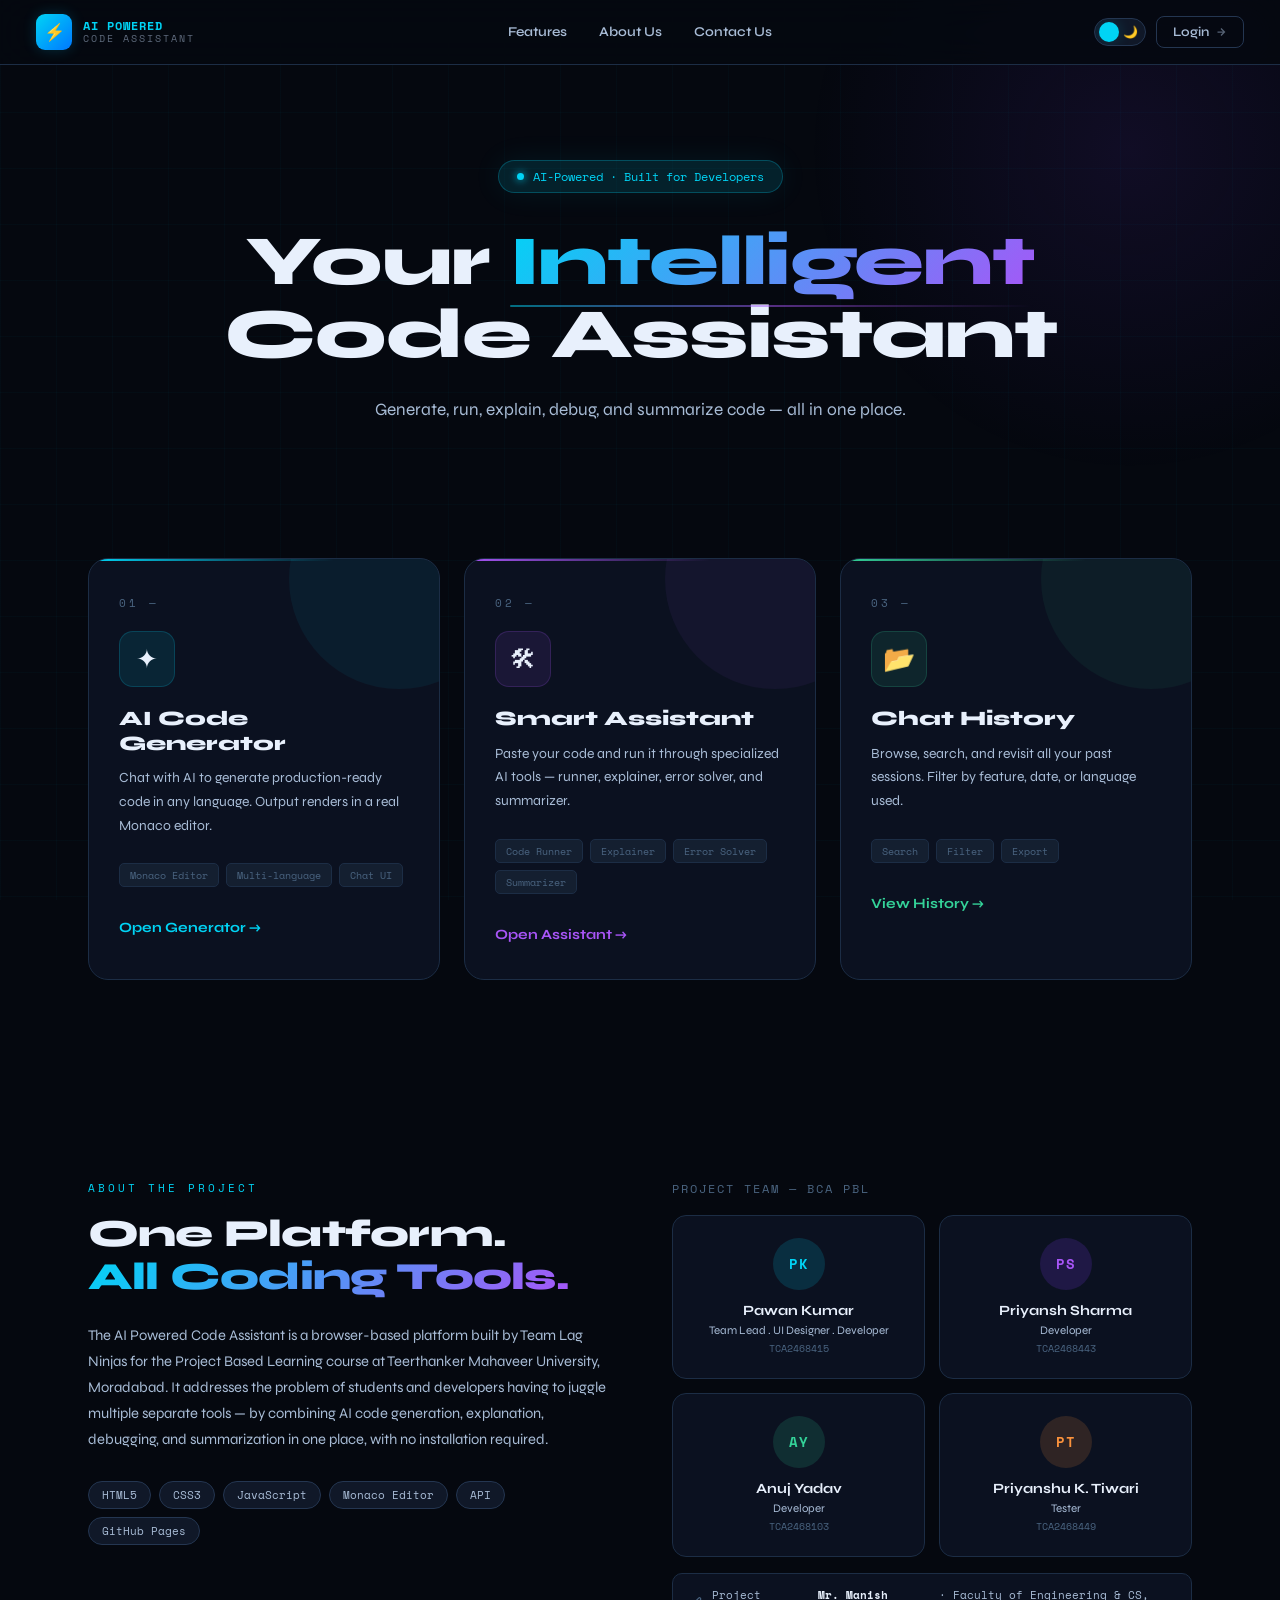
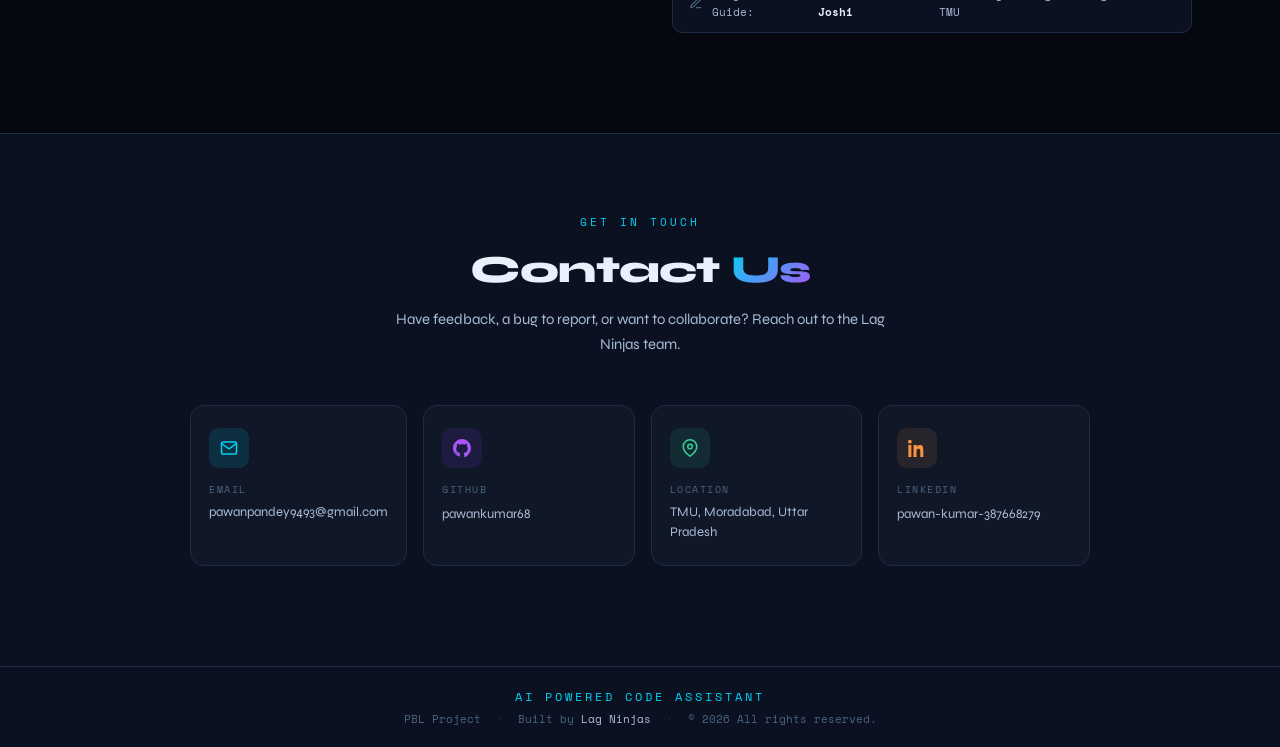
==== commit 6fd2a0ea: "Add theme toggle functionality and update navigation layout across pages" ====
--- a/index.html
+++ b/index.html
@@ -109,16 +109,12 @@
         tools — by combining AI code generation, explanation, debugging, and summarization
         in one place, with no installation required.
       </p>
-      <p class="about-desc">
-        Powered by Anthropic Claude AI and deployed on GitHub Pages, the platform runs
-        entirely in the browser — accessible from any device, anywhere.
-      </p>
       <div class="about-tags">
         <span class="atag">HTML5</span>
         <span class="atag">CSS3</span>
         <span class="atag">JavaScript</span>
         <span class="atag">Monaco Editor</span>
-        <span class="atag">Claude API</span>
+        <span class="atag"> API</span>
         <span class="atag">GitHub Pages</span>
       </div>
     </div>
@@ -131,7 +127,7 @@
         <div class="team-card">
           <div class="team-avatar av-cyan">PK</div>
           <div class="team-name">Pawan Kumar</div>
-          <div class="team-role">UI Designer</div>
+          <div class="team-role">Team Lead . UI Designer . Developer</div>
           <div class="team-id">TCA2468415</div>
         </div>
 
@@ -180,7 +176,7 @@
           <svg width="18" height="18" viewBox="0 0 24 24" fill="none" stroke="currentColor" stroke-width="2"><path d="M4 4h16c1.1 0 2 .9 2 2v12c0 1.1-.9 2-2 2H4c-1.1 0-2-.9-2-2V6c0-1.1.9-2 2-2z"/><polyline points="22,6 12,13 2,6"/></svg>
         </div>
         <div class="cc-label">Email</div>
-        <div class="cc-value">lagninjas@tmu.edu.in</div>
+        <div class="cc-value">pawanpandey9493@gmail.com</div>
       </div>
 
       <div class="contact-card">
@@ -188,7 +184,7 @@
           <svg width="18" height="18" viewBox="0 0 24 24" fill="currentColor"><path d="M12 0C5.37 0 0 5.37 0 12c0 5.3 3.438 9.8 8.205 11.385.6.113.82-.258.82-.577 0-.285-.01-1.04-.015-2.04-3.338.724-4.042-1.61-4.042-1.61C4.422 19.07 3.633 18.7 3.633 18.7c-1.087-.744.084-.729.084-.729 1.205.084 1.838 1.236 1.838 1.236 1.07 1.835 2.809 1.305 3.495.998.108-.776.417-1.305.76-1.605-2.665-.3-5.466-1.332-5.466-5.93 0-1.31.465-2.38 1.235-3.22-.135-.303-.54-1.523.105-3.176 0 0 1.005-.322 3.3 1.23.96-.267 1.98-.399 3-.405 1.02.006 2.04.138 3 .405 2.28-1.552 3.285-1.23 3.285-1.23.645 1.653.24 2.873.12 3.176.765.84 1.23 1.91 1.23 3.22 0 4.61-2.805 5.625-5.475 5.92.42.36.81 1.096.81 2.22 0 1.606-.015 2.896-.015 3.286 0 .315.21.69.825.57C20.565 21.795 24 17.295 24 12c0-6.63-5.37-12-12-12z"/></svg>
         </div>
         <div class="cc-label">GitHub</div>
-        <a class="cc-value cc-link" href="https://github.com/pawankumar68/AI-CODE-ASSISTANT" target="_blank">pawankumar68 / AI-CODE-ASSISTANT</a>
+        <a class="cc-value cc-link" href="https://github.com/pawankumar68/" target="_blank">pawankumar68</a>
       </div>
 
       <div class="contact-card">
@@ -200,12 +196,19 @@
       </div>
 
       <div class="contact-card">
-        <div class="cc-icon" style="background:rgba(251,146,60,0.1);color:var(--summarizer);">
-          <svg width="18" height="18" viewBox="0 0 24 24" fill="none" stroke="currentColor" stroke-width="2"><rect x="3" y="4" width="18" height="18" rx="2" ry="2"/><line x1="16" y1="2" x2="16" y2="6"/><line x1="8" y1="2" x2="8" y2="6"/><line x1="3" y1="10" x2="21" y2="10"/></svg>
-        </div>
-        <div class="cc-label">Submitted</div>
-        <div class="cc-value">November 2025 · BCA PBL (BCAPL240301)</div>
-      </div>
+  <div class="cc-icon" style="background:rgba(251,146,60,0.1);color:var(--summarizer);">
+    <!-- LinkedIn Logo -->
+    <svg width="18" height="18" viewBox="0 0 24 24" fill="currentColor">
+      <path d="M4.98 3.5C4.98 4.88 3.86 6 2.49 6S0 4.88 0 3.5 1.12 1 2.49 1s2.49 1.12 2.49 2.5zM.5 8h4V24h-4V8zm7.5 0h3.8v2.2h.1c.53-1 1.82-2.2 3.75-2.2 4.01 0 4.75 2.64 4.75 6.08V24h-4v-7.1c0-1.7-.03-3.88-2.36-3.88-2.36 0-2.72 1.85-2.72 3.76V24h-4V8z"/>
+    </svg>
+  </div>
+
+  <div class="cc-label">LinkedIn</div>
+
+  <a class="cc-value cc-link" href="https://www.linkedin.com/in/pawan-kumar-387668279" target="_blank">
+    pawan-kumar-387668279
+  </a>
+</div>
 
     </div>
   </div>
@@ -219,7 +222,7 @@
     <span class="dot">·</span>
     Built by <span class="ft-highlight">Lag Ninjas</span>
     <span class="dot">·</span>
-    © 2025
+    © 2026 All rights reserved.
   </div>
 </footer>
 
@@ -352,16 +355,5 @@
 </div>
 
 <script src="script.js"></script>
-<script>
-  // Theme toggle
-  function toggleTheme() {
-    document.body.classList.toggle('light-mode');
-    localStorage.setItem('theme', document.body.classList.contains('light-mode') ? 'light' : 'dark');
-  }
-  // Persist theme
-  if (localStorage.getItem('theme') === 'light') {
-    document.body.classList.add('light-mode');
-  }
-</script>
 </body>
 </html>
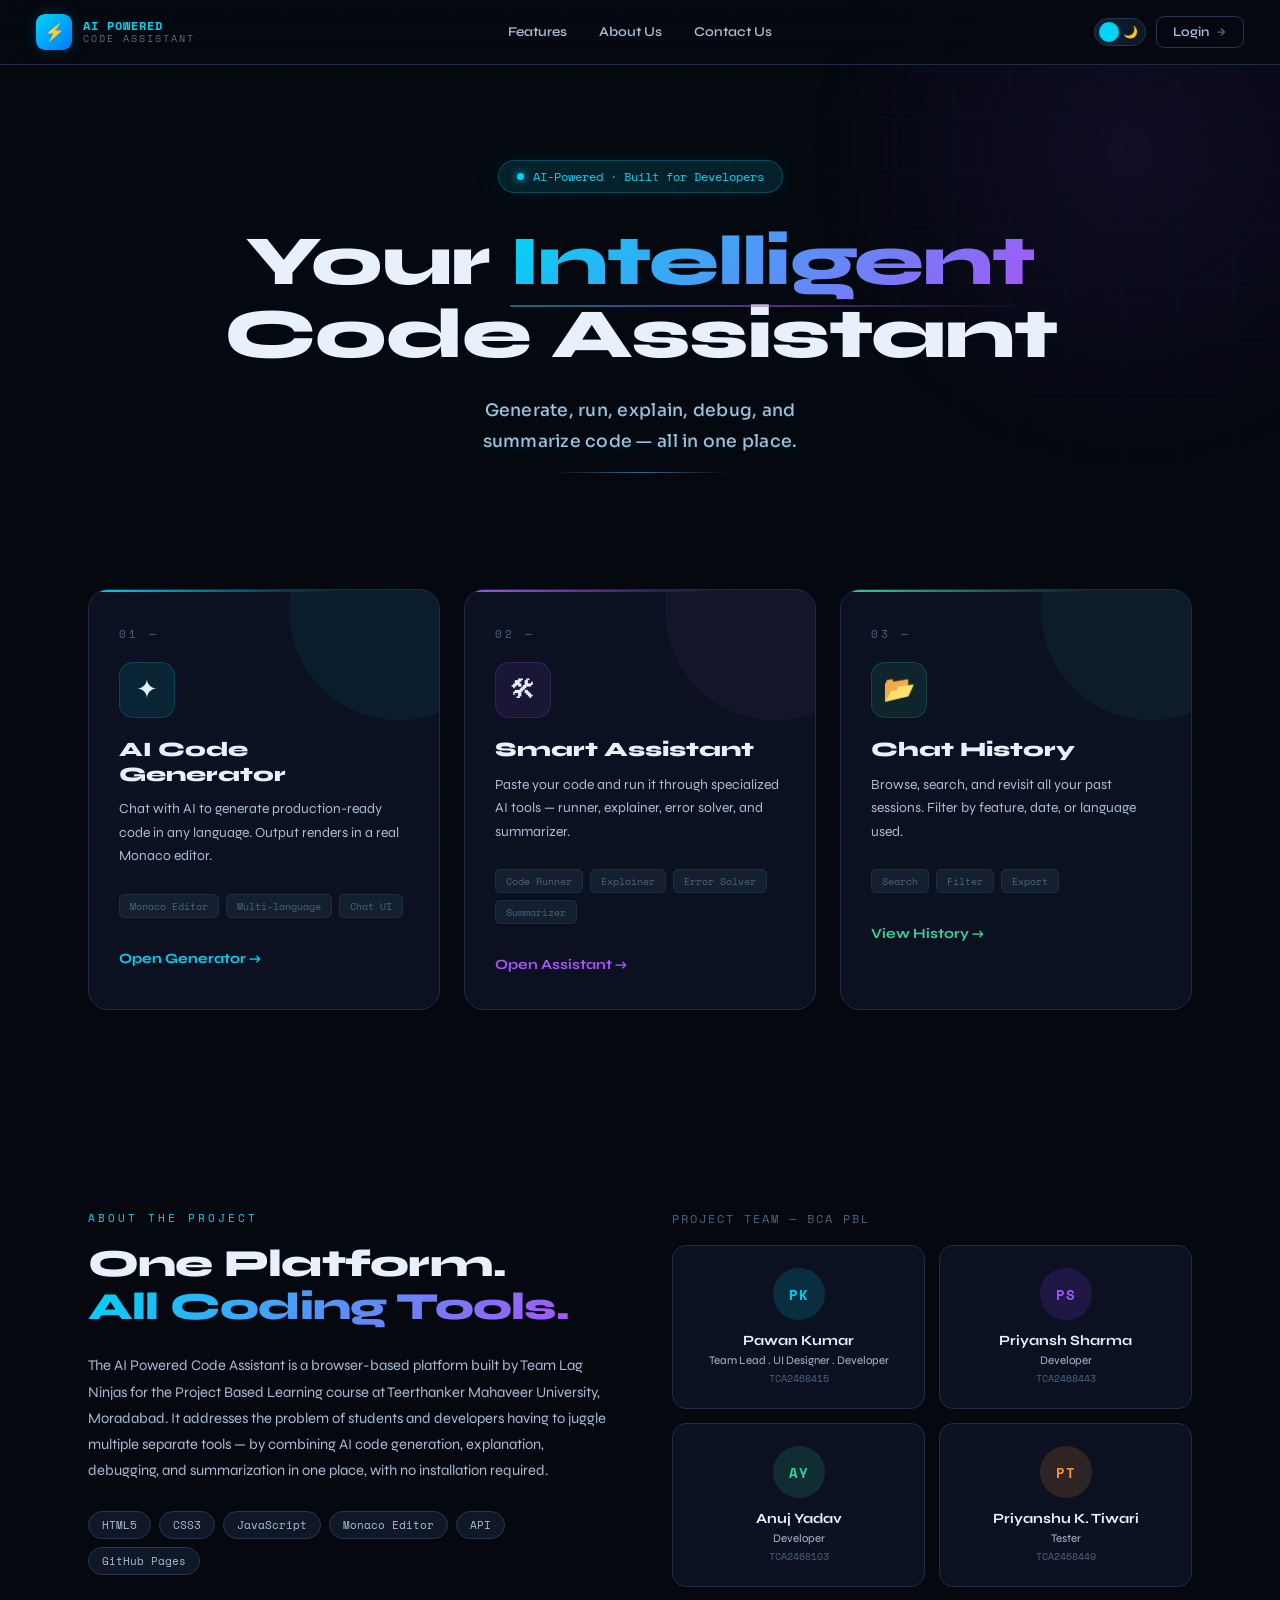
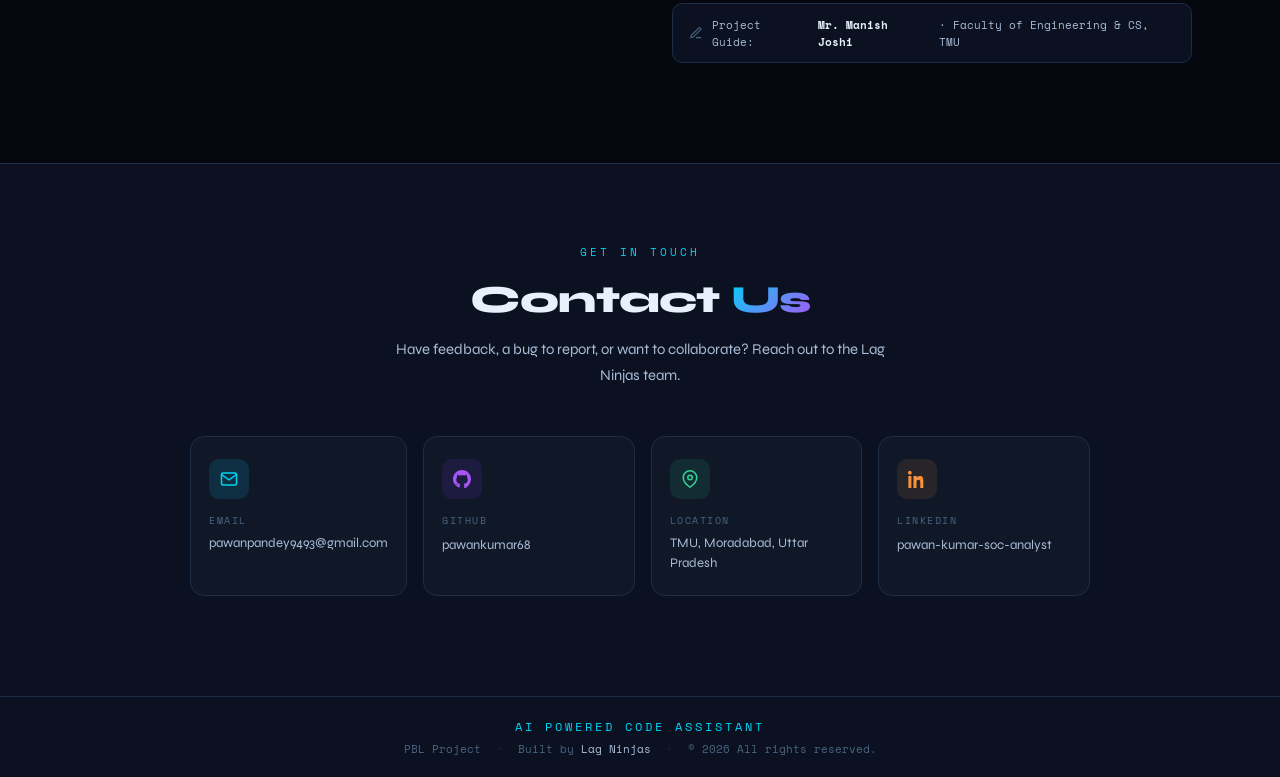
==== commit ee422495: "Update font styles and add light mode grid overlay in CSS" ====
--- a/index.html
+++ b/index.html
@@ -4,7 +4,7 @@
   <meta charset="UTF-8"/>
   <meta name="viewport" content="width=device-width, initial-scale=1.0"/>
   <title>AI Powered Code Assistant</title>
-  <link href="https://fonts.googleapis.com/css2?family=Space+Mono:wght@400;700&family=Syne:wght@400;600;800&display=swap" rel="stylesheet"/>
+  <link href="https://fonts.googleapis.com/css2?family=Sora:wght@400;500;600&family=Space+Mono:wght@400;700&family=Syne:wght@400;600;800&display=swap" rel="stylesheet"/>
   <link rel="stylesheet" href="style.css"/>
 </head>
 <body>
@@ -205,8 +205,8 @@
 
   <div class="cc-label">LinkedIn</div>
 
-  <a class="cc-value cc-link" href="https://www.linkedin.com/in/pawan-kumar-387668279" target="_blank">
-    pawan-kumar-387668279
+  <a class="cc-value cc-link" href="https://www.linkedin.com/in/pawankumar-soc-analyst" target="_blank">
+    pawan-kumar-soc-analyst
   </a>
 </div>
 
--- a/style.css
+++ b/style.css
@@ -88,6 +88,20 @@
   animation: gridFade 3s ease both;
 }
 
+/* ── GRID OVERLAY (light mode) ── */
+body.light-mode::before {
+  content: '';
+  position: fixed; inset: 0;
+  background-image:
+    linear-gradient(rgba(15,28,51,0.028) 1px, transparent 1px),
+    linear-gradient(90deg, rgba(15,28,51,0.028) 1px, transparent 1px),
+    radial-gradient(circle at 1px 1px, rgba(0,153,187,0.10) 1px, transparent 0);
+  background-size: 64px 64px, 64px 64px, 28px 28px;
+  pointer-events: none; z-index: 0;
+  opacity: 0.38;
+  animation: gridFade 2.4s ease both;
+}
+
 /* ── AMBIENT GLOW BLOBS ── */
 body::after {
   content: '';
@@ -400,9 +414,28 @@
 }
 
 .hero > p {
-  font-size: 1.08rem; color: var(--text2);
+  font-family: 'Sora', 'Syne', sans-serif;
+  font-size: 1.08rem;
+  color: color-mix(in oklab, var(--text2) 82%, var(--accent) 18%);
+  font-weight: 500;
+  letter-spacing: 0.015em;
   max-width: 560px; margin: 0 auto 52px; line-height: 1.78;
   animation: fadeUp 0.7s 0.2s ease both;
+  text-wrap: balance;
+  text-shadow: 0 4px 18px rgba(0, 212, 245, 0.14);
+  position: relative;
+}
+
+.hero > p::after {
+  content: '';
+  position: absolute;
+  left: 50%;
+  transform: translateX(-50%);
+  bottom: -16px;
+  width: min(180px, 55%);
+  height: 1px;
+  background: linear-gradient(90deg, transparent, color-mix(in oklab, var(--accent) 72%, var(--card2) 28%), transparent);
+  opacity: 0.55;
 }
 
 /* Cards */
@@ -517,8 +550,8 @@
 .modal-overlay.active { display: grid; animation: overlayIn 0.2s ease; }
 
 .modal {
-  background: var(--surface);
-  border: 1px solid var(--border2);
+  background: linear-gradient(165deg, color-mix(in oklab, var(--surface) 92%, #ffffff 8%) 0%, var(--surface) 100%);
+  border: 1px solid color-mix(in oklab, var(--border2) 78%, var(--accent) 22%);
   border-radius: 22px;
   padding: 34px 32px 28px;
   width: 100%; max-width: 430px;
@@ -526,11 +559,14 @@
   animation: modalPop 0.35s cubic-bezier(0.34,1.56,0.64,1);
   max-height: 92vh;
   overflow-y: auto;
-  box-shadow: 0 40px 80px rgba(0,0,0,0.5), 0 0 0 1px rgba(255,255,255,0.04);
-  transition: background var(--t), border-color var(--t);
+  box-shadow: 0 36px 72px rgba(0,0,0,0.46), 0 0 0 1px rgba(255,255,255,0.05);
+  backdrop-filter: blur(14px);
+  -webkit-backdrop-filter: blur(14px);
+  transition: background var(--t), border-color var(--t), box-shadow var(--t), transform var(--t);
 }
 body.light-mode .modal {
-  box-shadow: 0 20px 60px rgba(0,0,0,0.15), 0 0 0 1px rgba(0,0,0,0.05);
+  background: linear-gradient(165deg, #ffffff 0%, var(--surface2) 100%);
+  box-shadow: 0 22px 60px rgba(15,28,51,0.14), 0 0 0 1px rgba(0,0,0,0.04);
 }
 
 /* Glow top edge on modal */
@@ -539,6 +575,15 @@
   position: absolute; top: 0; left: 10%; right: 10%; height: 1px;
   background: linear-gradient(90deg, transparent, var(--accent), transparent);
   opacity: 0.5; border-radius: 50%;
+}
+.modal::after {
+  content: '';
+  position: absolute;
+  top: -36px; right: -36px;
+  width: 140px; height: 140px;
+  border-radius: 50%;
+  background: radial-gradient(circle, color-mix(in oklab, var(--accent) 28%, transparent) 0%, transparent 70%);
+  pointer-events: none;
 }
 
 .modal-close {
@@ -570,10 +615,19 @@
   box-shadow: var(--glow-sm);
 }
 .modal-brand-text {
+  font-family: 'Sora', 'Syne', sans-serif;
+  font-size: 0.78rem;
+  font-weight: 600;
+  letter-spacing: 0.01em;
+  color: var(--text); line-height: 1.35;
+}
+.modal-brand-text small {
+  display: block;
+  color: var(--muted);
+  font-size: 0.58rem;
+  letter-spacing: 1.35px;
   font-family: 'Space Mono', monospace;
-  font-size: 0.72rem; color: var(--text); line-height: 1.4;
-}
-.modal-brand-text small { display: block; color: var(--muted); font-size: 0.56rem; letter-spacing: 1.5px; }
+}
 
 /* Tab switcher */
 .auth-tabs {
@@ -589,8 +643,8 @@
   flex: 1; padding: 10px 0;
   background: transparent; border: none;
   color: var(--muted);
-  font-family: 'Syne', sans-serif;
-  font-size: 0.88rem; font-weight: 700;
+  font-family: 'Sora', 'Syne', sans-serif;
+  font-size: 0.84rem; font-weight: 600;
   cursor: pointer; border-radius: 9px;
   transition: color 0.25s;
   position: relative; z-index: 1;
@@ -616,15 +670,16 @@
   width: 100%;
   display: flex; align-items: center; justify-content: center; gap: 10px;
   background: #fff; color: #1a1a1a;
-  border: 1px solid rgba(0,0,0,0.1);
+  border: 1px solid rgba(0,0,0,0.08);
   padding: 11px 16px; border-radius: 11px; cursor: pointer;
-  font-family: 'Syne', sans-serif; font-size: 0.9rem; font-weight: 600;
+  font-family: 'Sora', 'Syne', sans-serif; font-size: 0.86rem; font-weight: 600;
   transition: all var(--t); margin-bottom: 16px;
+  box-shadow: 0 6px 18px rgba(0,0,0,0.12);
 }
 .btn-google:hover {
   background: #f8f8f8;
   transform: translateY(-2px);
-  box-shadow: 0 8px 24px rgba(0,0,0,0.18);
+  box-shadow: 0 10px 26px rgba(0,0,0,0.2);
 }
 
 /* Divider */
@@ -641,23 +696,26 @@
 /* Inputs */
 .input-group { margin-bottom: 13px; }
 .input-group label {
-  display: block; font-family: 'Space Mono', monospace;
-  font-size: 0.66rem; color: var(--muted);
-  letter-spacing: 1.5px; margin-bottom: 6px;
+  display: block;
+  font-family: 'Sora', 'Syne', sans-serif;
+  font-size: 0.63rem; color: var(--muted);
+  letter-spacing: 0.11em;
+  text-transform: uppercase;
+  margin-bottom: 7px;
 }
 .input-group input {
   width: 100%;
-  background: var(--surface2);
+  background: color-mix(in oklab, var(--surface2) 88%, transparent);
   border: 1px solid var(--border2);
   color: var(--text); padding: 11px 14px;
-  border-radius: 9px;
-  font-family: 'Syne', sans-serif; font-size: 0.88rem;
+  border-radius: 11px;
+  font-family: 'Sora', 'Syne', sans-serif; font-size: 0.86rem;
   outline: none;
   transition: border-color var(--t), box-shadow var(--t), background var(--t);
 }
 .input-group input:focus {
   border-color: var(--accent);
-  box-shadow: 0 0 0 3px var(--accent-dim);
+  box-shadow: 0 0 0 3px var(--accent-dim), 0 8px 24px color-mix(in oklab, var(--accent) 14%, transparent);
   background: var(--surface3);
 }
 .input-group input::placeholder { color: var(--muted); opacity: 0.6; }
@@ -703,11 +761,12 @@
 /* Submit */
 .btn-submit {
   width: 100%;
-  background: linear-gradient(135deg, var(--accent), #0091cc);
+  background: linear-gradient(135deg, color-mix(in oklab, var(--accent) 92%, white 8%), #0091cc);
   color: #050810;
   border: none; padding: 13px 16px; border-radius: 11px;
-  font-family: 'Syne', sans-serif; font-weight: 800;
-  font-size: 0.95rem; cursor: pointer;
+  font-family: 'Sora', 'Syne', sans-serif; font-weight: 700;
+  letter-spacing: 0.01em;
+  font-size: 0.9rem; cursor: pointer;
   display: flex; align-items: center; justify-content: center; gap: 9px;
   transition: all var(--t); margin-bottom: 16px;
   position: relative; overflow: hidden;
@@ -719,7 +778,7 @@
   opacity: 0; transition: opacity var(--t);
 }
 .btn-submit:hover {
-  box-shadow: var(--glow-cyan);
+  box-shadow: 0 10px 28px rgba(0,212,245,0.35);
   transform: translateY(-2px);
 }
 .btn-submit:hover::after { opacity: 1; }
@@ -727,7 +786,10 @@
 
 /* Switch link */
 .auth-switch {
-  text-align: center; font-size: 0.82rem; color: var(--muted);
+  text-align: center;
+  font-size: 0.79rem;
+  font-family: 'Sora', 'Syne', sans-serif;
+  color: var(--muted);
 }
 .auth-switch a { color: var(--accent); text-decoration: none; font-weight: 700; }
 .auth-switch a:hover { text-decoration: underline; }
@@ -1306,7 +1368,24 @@
   border-radius: 14px; padding: 22px 18px;
   transition: border-color var(--t), transform var(--t);
 }
-.contact-card:hover { border-color: var(--border2); transform: translateY(-2px); }
+.contact-card:hover { transform: translateY(-4px); }
+
+.contact-card:nth-child(1):hover {
+  border-color: rgba(0,212,245,0.42);
+  box-shadow: 0 16px 42px rgba(0,212,245,0.12), inset 0 1px 0 rgba(0,212,245,0.10);
+}
+.contact-card:nth-child(2):hover {
+  border-color: rgba(168,85,247,0.42);
+  box-shadow: 0 16px 42px rgba(168,85,247,0.12), inset 0 1px 0 rgba(168,85,247,0.10);
+}
+.contact-card:nth-child(3):hover {
+  border-color: rgba(52,211,153,0.42);
+  box-shadow: 0 16px 42px rgba(52,211,153,0.12), inset 0 1px 0 rgba(52,211,153,0.10);
+}
+.contact-card:nth-child(4):hover {
+  border-color: rgba(251,146,60,0.42);
+  box-shadow: 0 16px 42px rgba(251,146,60,0.12), inset 0 1px 0 rgba(251,146,60,0.10);
+}
 .cc-icon {
   width: 40px; height: 40px; border-radius: 10px;
   display: grid; place-items: center; margin-bottom: 14px;
